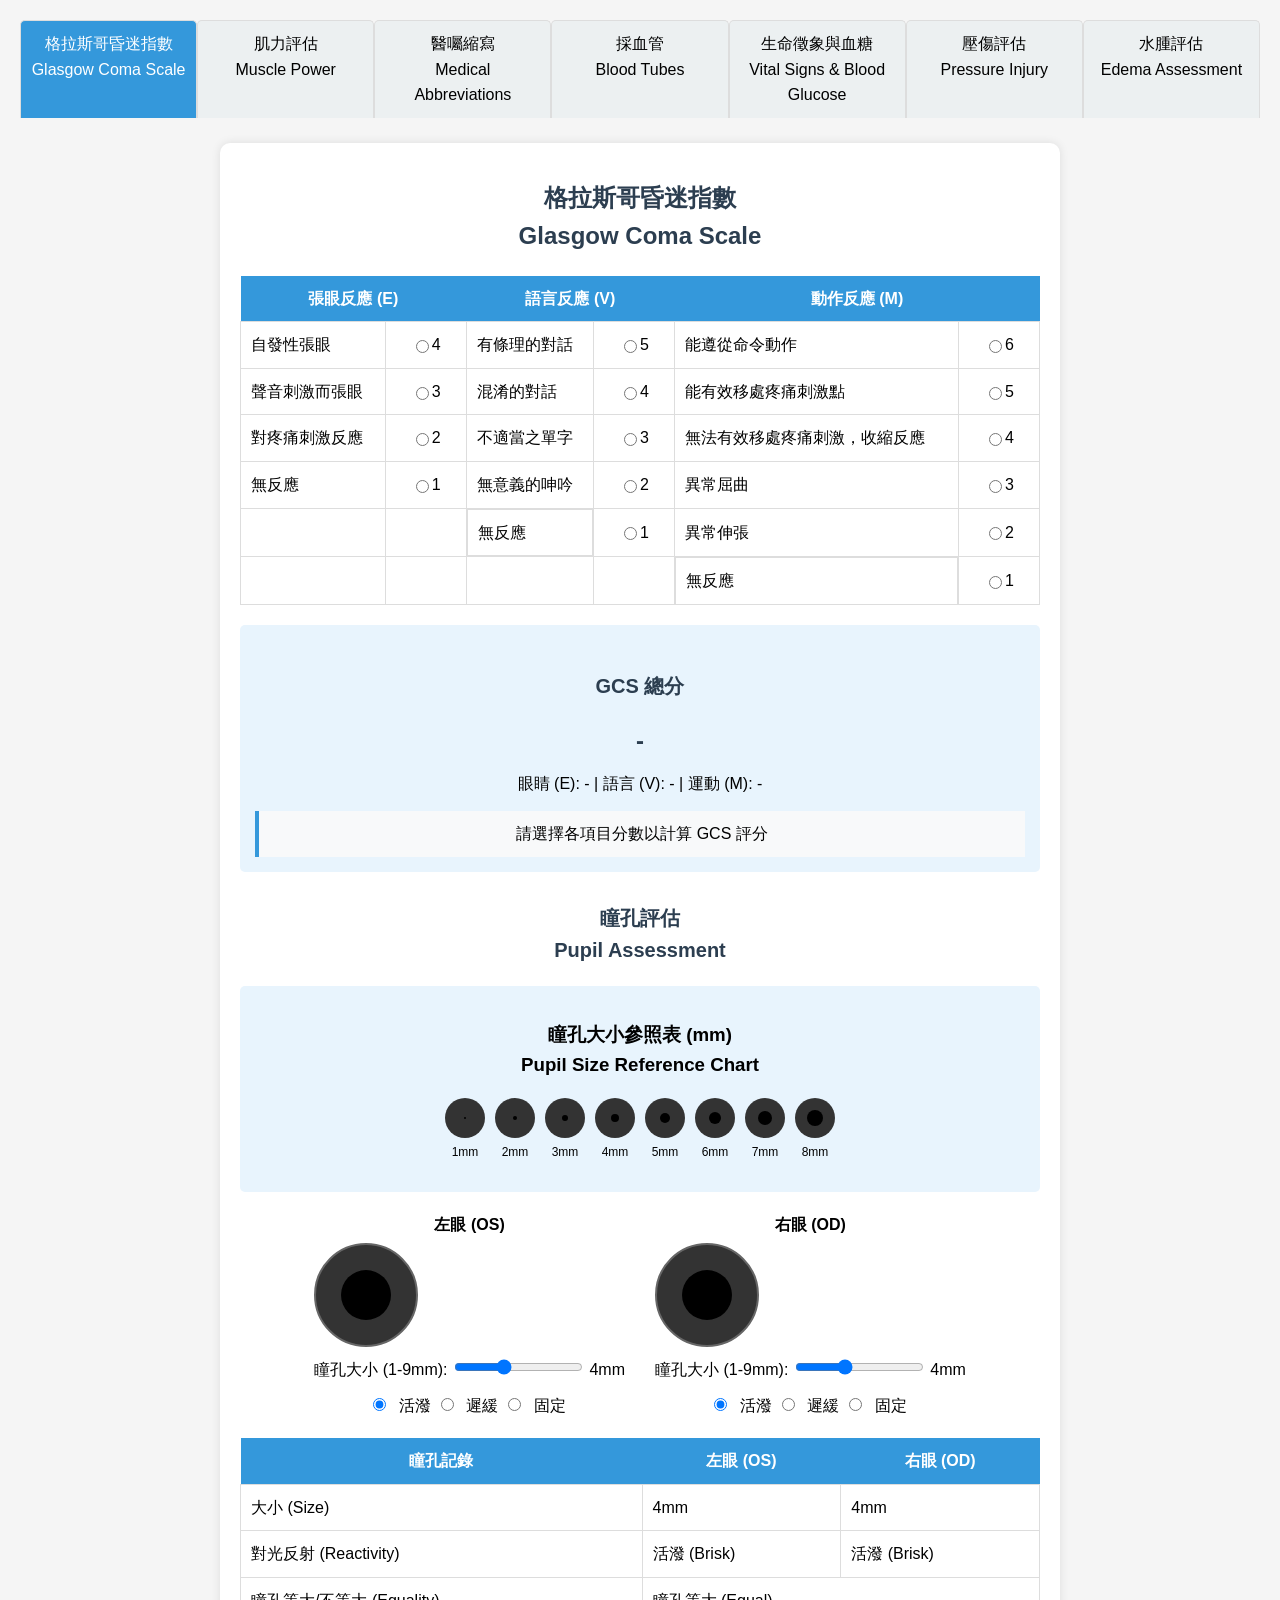
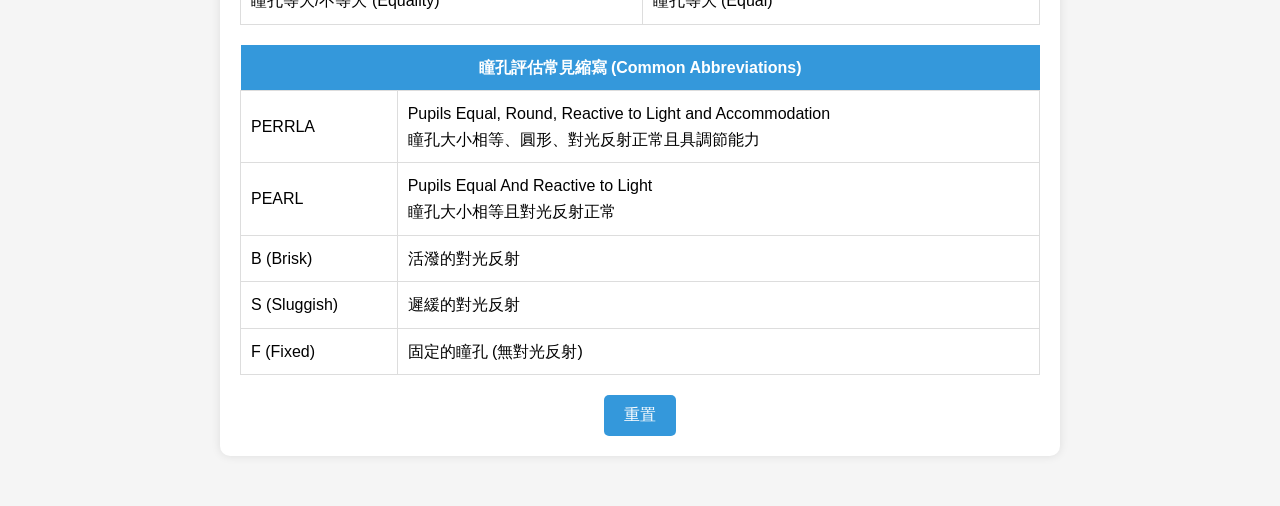
==== clinical-cheatsheet.html @ d0fbf6a6 "檔案上傳" ====
<!DOCTYPE html>
<html lang="en">
<head>
    <meta charset="UTF-8">
    <meta name="viewport" content="width=device-width, initial-scale=1.0">
    <title>Clinical Cheat Sheet</title>
    <style>
        body {
            font-family: Arial, sans-serif;
            line-height: 1.6;
            margin: 0;
            padding: 20px;
            background-color: #f5f5f5;
        }
        .container {
            max-width: 800px;
            margin: 0 auto;
            background-color: white;
            padding: 20px;
            border-radius: 10px;
            box-shadow: 0 0 10px rgba(0,0,0,0.1);
            margin-bottom: 30px;
        }
        h1, h2 {
            text-align: center;
            color: #2c3e50;
            margin-bottom: 20px;
        }
        h1 {
            font-size: 24px;
        }
        h2 {
            font-size: 20px;
            margin-top: 30px;
        }
        .section-divider {
            border-top: 2px solid #ecf0f1;
            margin: 30px 0;
        }
        .subtitle {
            font-size: 14px;
            text-align: center;
            margin-bottom: 20px;
            color: #7f8c8d;
        }
        .gcs-table, .muscle-table, .abbrev-table, .vital-table, .pressure-table, .edema-table, .pupil-table {
            width: 100%;
            border-collapse: collapse;
            margin-bottom: 20px;
        }
        .gcs-table th, .muscle-table th, .abbrev-table th, .vital-table th, .pressure-table th, .edema-table th, .pupil-table th {
            background-color: #3498db;
            color: white;
            padding: 10px;
            text-align: center;
            font-weight: bold;
        }
        .gcs-table td, .muscle-table td, .abbrev-table td, .vital-table td, .pressure-table td, .edema-table td, .pupil-table td {
            padding: 10px;
            border: 1px solid #ddd;
            vertical-align: middle;
        }
        .section-header {
            background-color: #ecf0f1;
            font-weight: bold;
        }
        .radio-container {
            display: flex;
            justify-content: center;
            align-items: center;
        }
        .score {
            text-align: center;
            font-weight: bold;
        }
        .result-section {
            margin-top: 20px;
            padding: 15px;
            background-color: #e8f4fd;
            border-radius: 5px;
            text-align: center;
        }
        .total-score {
            font-size: 24px;
            font-weight: bold;
            color: #2c3e50;
            margin: 10px 0;
        }
        .interpretation {
            margin-top: 15px;
            padding: 10px;
            border-left: 4px solid #3498db;
            background-color: #f8f9fa;
        }
        .selected-row {
            background-color: #d5f5e3;
        }
        .selected-cell {
            background-color: #b8f3d1;
            color: black;
        }
        .btn-reset {
            display: block;
            margin: 20px auto 0;
            padding: 10px 20px;
            background-color: #3498db;
            color: white;
            border: none;
            border-radius: 5px;
            cursor: pointer;
            font-size: 16px;
        }
        .btn-reset:hover {
            background-color: #2980b9;
        }
        .bilingual {
            display: flex;
            justify-content: space-between;
            align-items: center;
        }
        .chinese {
            font-weight: normal;
        }
        .english {
            font-style: italic;
            color: #7f8c8d;
            font-size: 0.9em;
        }
        .score-header {
            width: 60px;
        }
        .abbrev-table td:first-child {
            font-weight: bold;
            width: 20%;
        }
        .tabs {
            display: flex;
            flex-wrap: wrap;
            margin-bottom: 20px;
        }
        .tab {
            flex: 1;
            text-align: center;
            padding: 10px;
            background-color: #ecf0f1;
            cursor: pointer;
            border-radius: 5px 5px 0 0;
            border: 1px solid #ddd;
            border-bottom: none;
            min-width: 120px;
            margin-bottom: 5px;
        }
        .tab.active {
            background-color: #3498db;
            color: white;
        }
        .tab-content {
            display: none;
        }
        .tab-content.active {
            display: block;
        }
        @media (max-width: 600px) {
            .container {
                padding: 10px;
            }
            .gcs-table th, .gcs-table td, .muscle-table th, .muscle-table td, .abbrev-table th, .abbrev-table td, .vital-table th, .vital-table td, .pressure-table th, .pressure-table td, .edema-table th, .edema-table td, .pupil-table th, .pupil-table td {
                padding: 5px;
                font-size: 14px;
            }
            .tabs {
                flex-direction: column;
            }
            .tab {
                flex: none;
                margin-bottom: 2px;
                border-radius: 0;
            }
        }
        .vital-category {
            background-color: #ecf0f1;
            font-weight: bold;
        }
        .normal-value {
            color: #16a085;
            font-weight: bold;
        }
        .abnormal-value {
            color: #c0392b;
            font-weight: bold;
        }
        .stage {
            font-weight: bold;
            text-align: center;
        }
        .stage-1 {
            background-color: #ffe6e6;
        }
        .stage-2 {
            background-color: #ffcccc;
        }
        .stage-3 {
            background-color: #ff9999;
        }
        .stage-4 {
            background-color: #ff6666;
        }
        .stage-u {
            background-color: #cc9966;
        }
        .stage-dti {
            background-color: #9966cc;
            color: white;
        }
        .braden-category {
            background-color: #ecf0f1;
            font-weight: bold;
            text-align: center;
        }
        .braden-score {
            width: 40px;
            text-align: center;
        }
        .braden-header {
            width: 16%;
        }
        
        /* New styles for pupil assessment */
        .pupil-container {
            display: flex;
            justify-content: center;
            gap: 30px;
            margin: 20px 0;
        }
        .pupil {
            width: 100px;
            height: 100px;
            border-radius: 50%;
            background-color: #333;
            border: 2px solid #666;
            position: relative;
            display: flex;
            align-items: center;
            justify-content: center;
            margin-bottom: 10px;
        }
        .pupil-inner {
            background-color: black;
            border-radius: 50%;
            position: absolute;
            top: 50%;
            left: 50%;
            transform: translate(-50%, -50%);
            transition: all 0.3s ease;
        }
        .pupil-controls {
            text-align: center;
            margin-top: 10px;
        }
        .pupil-size-label {
            display: block;
            font-weight: bold;
            margin-bottom: 5px;
        }
        .pupil-side {
            text-align: center;
        }
        .pupil-reactivity {
            display: flex;
            justify-content: center;
            margin-top: 10px;
        }
        .pupil-reactivity label {
            margin: 0 5px;
        }
        
        /* New styles for edema assessment */
        .edema-grade {
            font-weight: bold;
            text-align: center;
        }
        .edema-grade-1 {
            background-color: #e8f8f5;
        }
        .edema-grade-2 {
            background-color: #d1f2eb;
        }
        .edema-grade-3 {
            background-color: #a3e4d7;
        }
        .edema-grade-4 {
            background-color: #76d7c4;
        }
        .edema-image {
            text-align: center;
            margin: 20px 0;
        }
        .edema-circle {
            display: inline-block;
            width: 60px;
            height: 60px;
            border-radius: 50%;
            background-color: #ecf0f1;
            margin: 0 5px;
            position: relative;
            border: 2px solid #bdc3c7;
        }
        .edema-indent {
            position: absolute;
            background-color: rgba(52, 152, 219, 0.4);
            border-radius: 50%;
            top: 50%;
            left: 50%;
            transform: translate(-50%, -50%);
        }
        .edema-grade-1 .edema-indent {
            width: 15px;
            height: 15px;
        }
        .edema-grade-2 .edema-indent {
            width: 25px;
            height: 25px;
        }
        .edema-grade-3 .edema-indent {
            width: 35px;
            height: 35px;
        }
        .edema-grade-4 .edema-indent {
            width: 45px;
            height: 45px;
        }
        
        /* New styles for pupil size chart */
        .pupil-size-chart {
            display: flex;
            justify-content: center;
            flex-wrap: wrap;
            gap: 10px;
            margin: 15px 0;
        }
        .pupil-example {
            display: flex;
            flex-direction: column;
            align-items: center;
        }
        .pupil-circle {
            width: 40px;
            height: 40px;
            border-radius: 50%;
            background-color: #333;
            display: flex;
            align-items: center;
            justify-content: center;
            margin-bottom: 5px;
        }
        .pupil-black {
            background-color: black;
            border-radius: 50%;
        }
        .size-label {
            font-size: 12px;
            text-align: center;
        }
    </style>
</head>
<body>
    <div class="tabs">
        <div class="tab active" onclick="openTab('gcs')">格拉斯哥昏迷指數<br>Glasgow Coma Scale</div>
        <div class="tab" onclick="openTab('muscle')">肌力評估<br>Muscle Power</div>
        <div class="tab" onclick="openTab('abbrev')">醫囑縮寫<br>Medical Abbreviations</div>
        <div class="tab" onclick="openTab('blood')">採血管<br>Blood Tubes</div>
        <div class="tab" onclick="openTab('vital')">生命徵象與血糖<br>Vital Signs & Blood Glucose</div>
        <div class="tab" onclick="openTab('pressure')">壓傷評估<br>Pressure Injury</div>
        <div class="tab" onclick="openTab('edema')">水腫評估<br>Edema Assessment</div>
    </div>

    <div id="gcs" class="tab-content active">
        <div class="container">
            <h1>格拉斯哥昏迷指數 <br> Glasgow Coma Scale</h1>
            
            <table class="gcs-table">
                <thead>
                    <tr>
                        <th colspan="2">張眼反應 (E)</th>
                        <th colspan="2">語言反應 (V)</th>
                        <th colspan="2">動作反應 (M)</th>
                    </tr>
                </thead>
                <tbody>
                    <tr>
                        <td>
                            <span>自發性張眼</span>
                        </td>
                        <td class="score-header">
                            <div class="radio-container">
                                <input type="radio" name="eye" value="4" id="eye4" onchange="updateScore()">
                                <label for="eye4">4</label>
                            </div>
                        </td>
                        <td>
                            <span>有條理的對話</span>
                        </td>
                        <td class="score-header">
                            <div class="radio-container">
                                <input type="radio" name="verbal" value="5" id="verbal5" onchange="updateScore()">
                                <label for="verbal5">5</label>
                            </div>
                        </td>
                        <td>
                            <span>能遵從命令動作</span>
                        </td>
                        <td class="score-header">
                            <div class="radio-container">
                                <input type="radio" name="motor" value="6" id="motor6" onchange="updateScore()">
                                <label for="motor6">6</label>
                            </div>
                        </td>
                    </tr>
                    <tr>
                        <td>
                            <span>聲音刺激而張眼</span>
                        </td>
                        <td>
                            <div class="radio-container">
                                <input type="radio" name="eye" value="3" id="eye3" onchange="updateScore()">
                                <label for="eye3">3</label>
                            </div>
                        </td>
                        <td>
                            <span>混淆的對話</span>
                        </td>
                        <td>
                            <div class="radio-container">
                                <input type="radio" name="verbal" value="4" id="verbal4" onchange="updateScore()">
                                <label for="verbal4">4</label>
                            </div>
                        </td>
                        <td>
                            <span>能有效移處疼痛刺激點</span>
                        </td>
                        <td>
                            <div class="radio-container">
                                <input type="radio" name="motor" value="5" id="motor5" onchange="updateScore()">
                                <label for="motor5">5</label>
                            </div>
                        </td>
                    </tr>
                    <tr>
                        <td>
                            <span>對疼痛刺激反應</span>
                        </td>
                        <td>
                            <div class="radio-container">
                                <input type="radio" name="eye" value="2" id="eye2" onchange="updateScore()">
                                <label for="eye2">2</label>
                            </div>
                        </td>
                        <td>
                            <span>不適當之單字</span>
                        </td>
                        <td>
                            <div class="radio-container">
                                <input type="radio" name="verbal" value="3" id="verbal3" onchange="updateScore()">
                                <label for="verbal3">3</label>
                            </div>
                        </td>
                        <td>
                            <span>無法有效移處疼痛刺激，收縮反應</span>
                        </td>
                        <td>
                            <div class="radio-container">
                                <input type="radio" name="motor" value="4" id="motor4" onchange="updateScore()">
                                <label for="motor4">4</label>
                            </div>
                        </td>
                    </tr>
                    <tr>
                        <td>
                            <span>無反應</span>
                        </td>
                        <td>
                            <div class="radio-container">
                                <input type="radio" name="eye" value="1" id="eye1" onchange="updateScore()">
                                <label for="eye1">1</label>
                            </div>
                        </td>
                        <td>
                            <span>無意義的呻吟</span>
                        </td>
                        <td>
                            <div class="radio-container">
                                <input type="radio" name="verbal" value="2" id="verbal2" onchange="updateScore()">
                                <label for="verbal2">2</label>
                            </div>
                        </td>
                        <td>
                            <span>異常屈曲</span>
                        </td>
                        <td>
                            <div class="radio-container">
                                <input type="radio" name="motor" value="3" id="motor3" onchange="updateScore()">
                                <label for="motor3">3</label>
                            </div>
                        </td>
                    </tr>
                    <tr>
                        <td></td>
                        <td></td>
                        <td class="bilingual">
                            <span class="chinese">無反應</span>
                        </td>
                        <td>
                            <div class="radio-container">
                                <input type="radio" name="verbal" value="1" id="verbal1" onchange="updateScore()">
                                <label for="verbal1">1</label>
                            </div>
                        </td>
                        <td>
                            <span>異常伸張</span>
                        </td>
                        <td>
                            <div class="radio-container">
                                <input type="radio" name="motor" value="2" id="motor2" onchange="updateScore()">
                                <label for="motor2">2</label>
                            </div>
                        </td>
                    </tr>
                    <tr>
                        <td></td>
                        <td></td>
                        <td></td>
                        <td></td>
                        <td class="bilingual">
                            <span class="chinese">無反應</span>
                        </td>
                        <td>
                            <div class="radio-container">
                                <input type="radio" name="motor" value="1" id="motor1" onchange="updateScore()">
                                <label for="motor1">1</label>
                            </div>
                        </td>
                    </tr>
                </tbody>
            </table>
            
            <div class="result-section">
                <h2>GCS 總分</h2>
                <div class="total-score" id="totalScore">-</div>
                <div class="score-breakdown">
                    <span>眼睛 (E): <span id="eyeScore">-</span></span> | 
                    <span>語言 (V): <span id="verbalScore">-</span></span> | 
                    <span>運動 (M): <span id="motorScore">-</span></span>
                </div>
                <div class="interpretation" id="interpretation">
                    請選擇各項目分數以計算 GCS 評分
                </div>
            </div>
            
            <!-- New Pupil Size Assessment Section -->
            <h2>瞳孔評估 <br> Pupil Assessment</h2>
            
            <!-- Pupil Size Reference Chart -->
            <div class="result-section">
                <h3>瞳孔大小參照表 (mm) <br> Pupil Size Reference Chart</h3>
                <div class="pupil-size-chart">
                    <div class="pupil-example">
                        <div class="pupil-circle">
                            <div class="pupil-black" style="width: 2px; height: 2px;"></div>
                        </div>
                        <div class="size-label">1mm</div>
                    </div>
                    <div class="pupil-example">
                        <div class="pupil-circle">
                            <div class="pupil-black" style="width: 4px; height: 4px;"></div>
                        </div>
                        <div class="size-label">2mm</div>
                    </div>
                    <div class="pupil-example">
                        <div class="pupil-circle">
                            <div class="pupil-black" style="width: 6px; height: 6px;"></div>
                        </div>
                        <div class="size-label">3mm</div>
                    </div>
                    <div class="pupil-example">
                        <div class="pupil-circle">
                            <div class="pupil-black" style="width: 8px; height: 8px;"></div>
                        </div>
                        <div class="size-label">4mm</div>
                    </div>
                    <div class="pupil-example">
                        <div class="pupil-circle">
                            <div class="pupil-black" style="width: 10px; height: 10px;"></div>
                        </div>
                        <div class="size-label">5mm</div>
                    </div>
                    <div class="pupil-example">
                        <div class="pupil-circle">
                            <div class="pupil-black" style="width: 12px; height: 12px;"></div>
                        </div>
                        <div class="size-label">6mm</div>
                    </div>
                    <div class="pupil-example">
                        <div class="pupil-circle">
                            <div class="pupil-black" style="width: 14px; height: 14px;"></div>
                        </div>
                        <div class="size-label">7mm</div>
                    </div>
                    <div class="pupil-example">
                        <div class="pupil-circle">
                            <div class="pupil-black" style="width: 16px; height: 16px;"></div>
                        </div>
                        <div class="size-label">8mm</div>
                    </div>
                </div>
            </div>
            
            <!-- Interactive Pupil Assessment Tool -->
            <div class="pupil-container">
                <div class="pupil-side">
                    <label class="pupil-size-label">左眼 (OS)</label>
                    <div class="pupil" id="leftPupil">
                        <div class="pupil-inner" id="leftPupilInner" style="width: 40%; height: 40%;"></div>
                    </div>
                    <div class="pupil-controls">
                        <label for="leftPupilSize">瞳孔大小 (1-9mm):</label>
                        <input type="range" id="leftPupilSize" min="1" max="9" value="4" oninput="updatePupilSize('left', this.value)">
                        <span id="leftSizeValue">4mm</span>
                    </div>
                    <div class="pupil-reactivity">
                        <div>
                            <input type="radio" id="leftBrisk" name="leftReactivity" value="brisk" checked>
                            <label for="leftBrisk">活潑</label>
                        </div>
                        <div>
                            <input type="radio" id="leftSlug" name="leftReactivity" value="sluggish">
                            <label for="leftSlug">遲緩</label>
                        </div>
                        <div>
                            <input type="radio" id="leftFixed" name="leftReactivity" value="fixed">
                            <label for="leftFixed">固定</label>
                        </div>
                    </div>
                </div>

                <div class="pupil-side">
                    <label class="pupil-size-label">右眼 (OD)</label>
                    <div class="pupil" id="rightPupil">
                        <div class="pupil-inner" id="rightPupilInner" style="width: 40%; height: 40%;"></div>
                    </div>
                    <div class="pupil-controls">
                        <label for="rightPupilSize">瞳孔大小 (1-9mm):</label>
                        <input type="range" id="rightPupilSize" min="1" max="9" value="4" oninput="updatePupilSize('right', this.value)">
                        <span id="rightSizeValue">4mm</span>
                    </div>
                    <div class="pupil-reactivity">
                        <div>
                            <input type="radio" id="rightBrisk" name="rightReactivity" value="brisk" checked>
                            <label for="rightBrisk">活潑</label>
                        </div>
                        <div>
                            <input type="radio" id="rightSlug" name="rightReactivity" value="sluggish">
                            <label for="rightSlug">遲緩</label>
                        </div>
                        <div>
                            <input type="radio" id="rightFixed" name="rightReactivity" value="fixed">
                            <label for="rightFixed">固定</label>
                        </div>
                    </div>
                </div>
            </div>
            
            <!-- Pupil Assessment Recording Table -->
            <table class="pupil-table">
                <thead>
                    <tr>
                        <th>瞳孔記錄</th>
                        <th>左眼 (OS)</th>
                        <th>右眼 (OD)</th>
                    </tr>
                </thead>
                <tbody>
                    <tr>
                        <td>大小 (Size)</td>
                        <td id="recordLeftSize">4mm</td>
                        <td id="recordRightSize">4mm</td>
                    </tr>
                    <tr>
                        <td>對光反射 (Reactivity)</td>
                        <td id="recordLeftReactivity">活潑 (Brisk)</td>
                        <td id="recordRightReactivity">活潑 (Brisk)</td>
                    </tr>
                    <tr>
                        <td>瞳孔等大/不等大 (Equality)</td>
                        <td colspan="2" id="pupilEquality">瞳孔等大 (Equal)</td>
                    </tr>
                </tbody>
            </table>
            
            <table class="pupil-table">
                <thead>
                    <tr>
                        <th colspan="2">瞳孔評估常見縮寫 (Common Abbreviations)</th>
                    </tr>
                </thead>
                <tbody>
                    <tr>
                        <td>PERRLA</td>
                        <td>Pupils Equal, Round, Reactive to Light and Accommodation <br> 瞳孔大小相等、圓形、對光反射正常且具調節能力</td>
                    </tr>
                    <tr>
                        <td>PEARL</td>
                        <td>Pupils Equal And Reactive to Light <br> 瞳孔大小相等且對光反射正常</td>
                    </tr>
                    <tr>
                        <td>B (Brisk)</td>
                        <td>活潑的對光反射</td>
                    </tr>
                    <tr>
                        <td>S (Sluggish)</td>
                        <td>遲緩的對光反射</td>
                    </tr>
                    <tr>
                        <td>F (Fixed)</td>
                        <td>固定的瞳孔 (無對光反射)</td>
                    </tr>
                </tbody>
            </table>
            
            <button class="btn-reset" onclick="resetGCS(); resetPupils();">重置</button>
        </div>
    </div>

    <div id="muscle" class="tab-content">
        <div class="container">
            <h1>肌力評估 <br> Muscle Power Assessment</h1>
            
            <table class="muscle-table">
                <thead>
                    <tr>
                        <th>分級 <br> Grade</th>
                        <th>定義 <br> Definition</th>
                        <th>說明 <br> Description</th>
                    </tr>
                </thead>
                <tbody>
                    <tr>
                        <td class="score">5/5</td>
                        <td>正常肌力 <br> Normal Power</td>
                        <td>能對抗檢查者的阻力做完整範圍的運動 <br> Full movement against gravity and full resistance</td>
                    </tr>
                    <tr>
                        <td class="score">4/5</td>
                        <td>中度肌力 <br> Moderate Power</td>
                        <td>能對抗部分阻力做完整範圍的運動 <br> Full movement against gravity and moderate resistance</td>
                    </tr>
                    <tr>
                        <td class="score">3/5</td>
                        <td>輕度肌力 <br> Fair Power</td>
                        <td>能對抗地心引力做完整範圍的運動，但無法對抗阻力 <br> Full movement against gravity but no resistance</td>
                    </tr>
                    <tr>
                        <td class="score">2/5</td>
                        <td>微弱肌力 <br> Poor Power</td>
                        <td>能在排除重力影響的情況下做完整範圍的運動 <br> Full movement with gravity eliminated</td>
                    </tr>
                    <tr>
                        <td class="score">1/5</td>
                        <td>痕跡肌力 <br> Trace Power</td>
                        <td>可見或觸及肌肉收縮，但無法產生運動 <br> Visible or palpable muscle contraction but no movement</td>
                    </tr>
                    <tr>
                        <td class="score">0/5</td>
                        <td>完全癱瘓 <br> No Power</td>
                        <td>完全無肌肉收縮 <br> No muscle contraction</td>
                    </tr>
                </tbody>
            </table>

            <div class="result-section">
                <h2>肌力評估表 <br> Muscle Power Assessment Chart</h2>
                <table class="muscle-table">
                    <thead>
                        <tr>
                            <th>肢體 <br> Limb</th>
                            <th>右側 <br> Right</th>
                            <th>左側 <br> Left</th>
                        </tr>
                    </thead>
                    <tbody>
                        <tr>
                            <td>上肢近端 <br> Proximal Upper Limb</td>
                            <td>
                                <select id="r-upper-prox" class="power-select">
                                    <option value="">選擇</option>
                                    <option value="5">5/5</option>
                                    <option value="4">4/5</option>
                                    <option value="3">3/5</option>
                                    <option value="2">2/5</option>
                                    <option value="1">1/5</option>
                                    <option value="0">0/5</option>
                                </select>
                            </td>
                            <td>
                                <select id="l-upper-prox" class="power-select">
                                    <option value="">選擇</option>
                                    <option value="5">5/5</option>
                                    <option value="4">4/5</option>
                                    <option value="3">3/5</option>
                                    <option value="2">2/5</option>
                                    <option value="1">1/5</option>
                                    <option value="0">0/5</option>
                                </select>
                            </td>
                        </tr>
                        <tr>
                            <td>上肢遠端 <br> Distal Upper Limb</td>
                            <td>
                                <select id="r-upper-dist" class="power-select">
                                    <option value="">選擇</option>
                                    <option value="5">5/5</option>
                                    <option value="4">4/5</option>
                                    <option value="3">3/5</option>
                                    <option value="2">2/5</option>
                                    <option value="1">1/5</option>
                                    <option value="0">0/5</option>
                                </select>
                            </td>
                            <td>
                                <select id="l-upper-dist" class="power-select">
                                    <option value="">選擇</option>
                                    <option value="5">5/5</option>
                                    <option value="4">4/5</option>
                                    <option value="3">3/5</option>
                                    <option value="2">2/5</option>
                                    <option value="1">1/5</option>
                                    <option value="0">0/5</option>
                                </select>
                            </td>
                        </tr>
                        <tr>
                            <td>下肢近端 <br> Proximal Lower Limb</td>
                            <td>
                                <select id="r-lower-prox" class="power-select">
                                    <option value="">選擇</option>
                                    <option value="5">5/5</option>
                                    <option value="4">4/5</option>
                                    <option value="3">3/5</option>
                                    <option value="2">2/5</option>
                                    <option value="1">1/5</option>
                                    <option value="0">0/5</option>
                                </select>
                            </td>
                            <td>
                                <select id="l-lower-prox" class="power-select">
                                    <option value="">選擇</option>
                                    <option value="5">5/5</option>
                                    <option value="4">4/5</option>
                                    <option value="3">3/5</option>
                                    <option value="2">2/5</option>
                                    <option value="1">1/5</option>
                                    <option value="0">0/5</option>
                                </select>
                            </td>
                        </tr>
                        <tr>
                            <td>下肢遠端 <br> Distal Lower Limb</td>
                            <td>
                                <select id="r-lower-dist" class="power-select">
                                    <option value="">選擇</option>
                                    <option value="5">5/5</option>
                                    <option value="4">4/5</option>
                                    <option value="3">3/5</option>
                                    <option value="2">2/5</option>
                                    <option value="1">1/5</option>
                                    <option value="0">0/5</option>
                                </select>
                            </td>
                            <td>
                                <select id="l-lower-dist" class="power-select">
                                    <option value="">選擇</option>
                                    <option value="5">5/5</option>
                                    <option value="4">4/5</option>
                                    <option value="3">3/5</option>
                                    <option value="2">2/5</option>
                                    <option value="1">1/5</option>
                                    <option value="0">0/5</option>
                                </select>
                            </td>
                        </tr>
                    </tbody>
                </table>
            </div>
            
            <button class="btn-reset" onclick="resetMuscle()">重置</button>
        </div>
    </div>

    <div id="abbrev" class="tab-content">
        <div class="container">
            <h1>醫囑縮寫 <br> Medical Abbreviations</h1>
            
            <table class="abbrev-table">
                <thead>
                    <tr>
                        <th>縮寫 <br> Abbreviation</th>
                        <th>英文全名 <br> Full Term</th>
                        <th>中文意義 <br> Chinese Meaning</th>
                    </tr>
                </thead>
                <tbody>
                    <tr>
                        <td>bid</td>
                        <td>bis in die</td>
                        <td>一天兩次</td>
                    </tr>
                    <tr>
                        <td>tid</td>
                        <td>ter in die</td>
                        <td>一天三次</td>
                    </tr>
                    <tr>
                        <td>qid</td>
                        <td>quater in die</td>
                        <td>一天四次</td>
                    </tr>
                    <tr>
                        <td>qd</td>
                        <td>quaque die</td>
                        <td>每天一次</td>
                    </tr>
                    <tr>
                        <td>qod</td>
                        <td>quaque altera die</td>
                        <td>每隔一天</td>
                    </tr>
                    <tr>
                        <td>ac</td>
                        <td>ante cibum</td>
                        <td>飯前</td>
                    </tr>
                    <tr>
                        <td>pc</td>
                        <td>post cibum</td>
                        <td>飯後</td>
                    </tr>
                    <tr>
                        <td>hs</td>
                        <td>hora somni</td>
                        <td>睡前</td>
                    </tr>
                    <tr>
                        <td>q4h</td>
                        <td>quaque 4 hora</td>
                        <td>每4小時</td>
                    </tr>
                    <tr>
                        <td>q6h</td>
                        <td>quaque 6 hora</td>
                        <td>每6小時</td>
                    </tr>
                    <tr>
                        <td>prn</td>
                        <td>pro re nata</td>
                        <td>需要時使用</td>
                    </tr>
                    <tr>
                        <td>stat</td>
                        <td>statim</td>
                        <td>立即</td>
                    </tr>
                    <tr>
                        <td>PO</td>
                        <td>per os</td>
                        <td>口服</td>
                    </tr>
                    <tr>
                        <td>IV</td>
                        <td>intravenous</td>
                        <td>靜脈注射</td>
                    </tr>
                    <tr>
                        <td>IM</td>
                        <td>intramuscular</td>
                        <td>肌肉注射</td>
                    </tr>
                    <tr>
                        <td>SC/SQ</td>
                        <td>subcutaneous</td>
                        <td>皮下注射</td>
                    </tr>
                    <tr>
                        <td>OU</td>
                        <td>oculus uterque</td>
                        <td>雙眼</td>
                    </tr>
                    <tr>
                        <td>OS</td>
                        <td>oculus sinister</td>
                        <td>左眼</td>
                    </tr>
                    <tr>
                        <td>OD</td>
                        <td>oculus dexter</td>
                        <td>右眼</td>
                    </tr>
                    <tr>
                        <td>NPO</td>
                        <td>nil per os</td>
                        <td>禁食</td>
                    </tr>
                    <tr>
                        <td>c</td>
                        <td>cum</td>
                        <td>伴隨</td>
                    </tr>
                    <tr>
                        <td>s</td>
                        <td>sine</td>
                        <td>不伴隨</td>
                    </tr>
                    <tr>
                        <td>a.c.</td>
                        <td>ante cibum</td>
                        <td>餐前</td>
                    </tr>
                    <tr>
                        <td>p.c.</td>
                        <td>post cibum</td>
                        <td>餐後</td>
                    </tr>
                </tbody>
            </table>
        </div>
    </div>
    
    <!-- Blood Tubes tab -->
    <div id="blood" class="tab-content">
        <div class="container">
            <h1>採血管與IC顏色 <br> Blood Collection Tubes and IC Color</h1>
            
            <div style="overflow-x: auto;">
                <table class="abbrev-table">
                    <thead>
                        <tr>
                            <th style="min-width: 20px;">採血順序</th>
                            <th style="min-width: 100px;">種類</th>
                            <th style="min-width: 140px;">頭蓋顏色</th>
                            <th style="min-width: 140px;">添加劑成分</th>
                        </tr>
                    </thead>
                    <tbody>
                        <tr>
                            <td rowspan="1">1.</td>
                            <td>血液培養</td>
                            <td style="background-color: #f5f5f5;">使用蝴蝶針嘴氧瓶先深厭氧瓶</td>
                            <td>N/A</td>
                        </tr>
                        <tr>
                            <td rowspan="1">2.</td>
                            <td>凝血管</td>
                            <td style="background-color: #f0f0f0;">透明</td>
                            <td>Non additive</td>
                        </tr>
                        <tr>
                            <td rowspan="2">3.</td>
                            <td>血液凝固</td>
                            <td style="background-color: #add8e6;">淺藍色</td>
                            <td>Buffered 3.2% sodium citrate</td>
                        </tr>
                        <tr>
                            <td>紅血球沉降速率<br>ESR</td>
                            <td style="background-color: #000000; color: white;">黑色(ESR)</td>
                            <td>Buffered citrate</td>
                        </tr>
                        <tr>
                            <td rowspan="3">4.</td>
                            <td>生化血清</td>
                            <td style="background-color: #ff0000; color: white;">紅色</td>
                            <td>Silicone Coated</td>
                        </tr>
                        <tr>
                            <td>血清/血庫</td>
                            <td style="background-color: #daa520;">黃色</td>
                            <td>Clot activator and gel</td>
                        </tr>
                        <tr>
                            <td>微量元素</td>
                            <td style="background-color: #191970; color: white;">深藍色紅標</td>
                            <td>Silicone Coated</td>
                        </tr>
                        <tr>
                            <td rowspan="2">5.</td>
                            <td>生化血漿&特殊</td>
                            <td style="background-color: #008000; color: white;">綠色</td>
                            <td>Heparin</td>
                        </tr>
                        <tr>
                            <td>血氣<br>Gas</td>
                            <td style="background-color: #90ee90;">淺綠色</td>
                            <td>Heparin and gel</td>
                        </tr>
                        <tr>
                            <td rowspan="3">6.</td>
                            <td>血液學及血庫</td>
                            <td style="background-color: #e6e6fa;">紫色</td>
                            <td>K₂EDTA</td>
                        </tr>
                        <tr>
                            <td>微量元素</td>
                            <td style="background-color: #191970; color: white;">深藍色紫標</td>
                            <td>K₂EDTA</td>
                        </tr>
                        <tr>
                            <td>分生(血漿)</td>
                            <td style="background-color: #ffffff;">白色</td>
                            <td>K₂EDTA and gel</td>
                        </tr>
                        <tr>
                            <td rowspan="1">7.</td>
                            <td>血糖</td>
                            <td style="background-color: #808080; color: white;">灰色</td>
                            <td>NaF / K Oxalate<br>NaF / Na EDTA</td>
                        </tr>
                        <tr>
                            <td rowspan="1">8.</td>
                            <td>親子鑑定</td>
                            <td style="background-color: #ffffe0;">淡黃色</td>
                            <td>Acid Citrate Dextrose</td>
                        </tr>
                    </tbody>
                </table>
            </div>
            
            <div style="margin-top: 20px; text-align: center; font-size: 12px;">
                Based on CLSI GP41 7th; CAP An introduction to phlebotomy 2017
            </div>
            
            <!-- IV Catheter Gauge Table -->
            <h2 style="margin-top: 30px;">靜脈導管尺寸與顏色對照表 <br> IV Catheter Gauge & Color Code</h2>
            
            <div style="overflow-x: auto;">
                <table class="abbrev-table">
                    <thead>
                        <tr>
                            <th>尺寸 <br> Gauge</th>
                            <th>顏色代碼</th>
                            <th>常見用途</th>
                        </tr>
                    </thead>
                    <tbody>
                        <tr>
                            <td style="font-weight: bold; text-align: center;">14G</td>
                            <td style="background-color: #FFA500; color: black; text-align: center;">橙色</td>
                            <td>大量輸液、輸血、創傷急救</td>
                        </tr>
                        <tr>
                            <td style="font-weight: bold; text-align: center;">16G</td>
                            <td style="background-color: #808080; color: white; text-align: center;">灰色</td>
                            <td>快速輸液、手術、重症治療</td>
                        </tr>
                        <tr>
                            <td style="font-weight: bold; text-align: center;">18G</td>
                            <td style="background-color: #90EE90; color: black; text-align: center;">綠色</td>
                            <td>一般輸液、輸血、採血</td>
                        </tr>
                        <tr>
                            <td style="font-weight: bold; text-align: center;">20G</td>
                            <td style="background-color: #FFC0CB; color: black; text-align: center;">粉紅色</td>
                            <td>一般輸液、日常用途</td>
                        </tr>
                        <tr>
                            <td style="font-weight: bold; text-align: center;">22G</td>
                            <td style="background-color: #1E90FF; color: white; text-align: center;">藍色</td>
                            <td>老年人、兒童、細小血管</td>
                        </tr>
                        <tr>
                            <td style="font-weight: bold; text-align: center;">24G</td>
                            <td style="background-color: #FFFF00; color: black; text-align: center;">黃色</td>
                            <td>兒童、新生兒、脆弱血管</td>
                        </tr>
                        <tr>
                            <td style="font-weight: bold; text-align: center;">26G</td>
                            <td style="background-color: #EE82EE; color: black; text-align: center;">紫色</td>
                            <td>新生兒、早產兒、極細小血管</td>
                        </tr>
                    </tbody>
                </table>
            </div>
            
            <div style="margin-top: 20px; text-align: center; font-size: 12px;">
                注意：顏色代碼可能因製造商而略有不同
            </div>
        </div>
    </div>

    <div id="vital" class="tab-content">
        <div class="container">
            <h1>生命徵象與血糖正常值 <br> Vital Signs & Blood Glucose Normal Values</h1>
            
            <table class="vital-table">
                <thead>
                    <tr>
                        <th>項目</th>
                        <th>正常範圍</th>
                        <th>備註</th>
                    </tr>
                </thead>
                <tbody>
                    <tr class="vital-category">
                        <td colspan="3">成人生命徵象 Adult Vital Signs</td>
                    </tr>
                    <tr>
                        <td>心率</td>
                        <td class="normal-value">60-100 次/分鐘</td>
                        <td>運動員可能低於60</td>
                    </tr>
                    <tr>
                        <td>呼吸速率</td>
                        <td class="normal-value">12-20 次/分鐘</td>
                        <td>深且規律</td>
                    </tr>
                    <tr>
                        <td>血壓</td>
                        <td class="normal-value">
                            收縮壓：90-120 mmHg<br>
                            舒張壓：60-80 mmHg
                        </td>
                        <td>
                            正常: &lt;120/80 mmHg<br>Normal: &lt;120/80 mmHg<br>
                            高血壓前期: 120-139/80-89 mmHg<br>
                            高血壓: ≥140/90 mmHg
                        </td>
                    </tr>
                    <tr>
                        <td>體溫</td>
                        <td class="normal-value">
                            口腔: 36.5-37.5°C<br>
                            腋下: 36.0-37.0°C<br>
                            肛門: 37.0-38.0°C
                        </td>
                        <td>
                            低體溫: &lt;35.0°C<br>
                            發燒: &gt;38.0°C
                        </td>
                    </tr>
                    <tr>
                        <td>血氧飽和度<br> (SpO₂)</td>
                        <td class="normal-value">95-100%</td>
                        <td>
                            低氧: &lt;94%<br>
                            嚴重低氧: &lt;90%
                        </td>
                    </tr>
                    <tr class="vital-category">
                        <td colspan="3">兒童生命徵象 Pediatric Vital Signs</td>
                    </tr>
                    <tr>
                        <td>新生兒心率</td>
                        <td class="normal-value">120-160 次/分鐘<br></td>
                        <td rowspan="3">
                            隨年齡增長心率逐漸下降
                        </td>
                    </tr>
                    <tr>
                        <td>嬰兒心率 (1-12月)</td>
                        <td class="normal-value">80-140 次/分鐘
                    </tr>
                    <tr>
                        <td>兒童心率 (1-10歲)</td>
                        <td class="normal-value">70-120 次/分鐘</td>
                    </tr>
                    <tr>
                        <td>新生兒呼吸速率</td>
                        <td class="normal-value">30-60 次/分鐘</td>
                        <td rowspan="3">
                            隨年齡增長呼吸速率逐漸下降
                        </td>
                    </tr>
                    <tr>
                        <td>嬰兒呼吸速率</td>
                        <td class="normal-value">20-40 次/分鐘</td>
                    </tr>
                    <tr>
                        <td>兒童呼吸速率</td>
                        <td class="normal-value">15-30 次/分鐘</td>
                    </tr>
                    <tr class="vital-category">
                        <td colspan="3">血糖值</td>
                    </tr>
                    <tr>
                        <td>空腹血糖</td>
                        <td class="normal-value">
                            70-99 mg/dL<br>
                            (3.9-5.5 mmol/L)
                        </td>
                        <td rowspan="4">
                            <strong>非糖尿病患者:</strong><br>
                            <span class="normal-value">正常: &lt;100 mg/dL (5.6 mmol/L)</span><br>
                            <span class="abnormal-value">糖尿病前期: 100-125 mg/dL (5.6-6.9 mmol/L)</span><br>
                            <span class="abnormal-value">糖尿病: ≥126 mg/dL (7.0 mmol/L)</span><br><br>
                            
                            <strong>糖尿病患者目標:</strong><br>
                            空腹及餐前: 80-130 mg/dL (4.4-7.2 mmol/L)<br>
                            餐後兩小時: &lt;180 mg/dL (10.0 mmol/L)
                        </td>
                    </tr>
                    <tr>
                        <td>餐前血糖</td>
                        <td class="normal-value">
                            70-130 mg/dL<br>
                            (3.9-7.2 mmol/L)
                        </td>
                    </tr>
                    <tr>
                        <td>餐後兩小時血糖</td>
                        <td class="normal-value">
                            &lt;140 mg/dL<br>
                            (&lt;7.8 mmol/L)
                        </td>
                    </tr>
                    <tr>
                        <td>糖化血色素</td>
                        <td>
                            <span class="normal-value">正常: &lt;5.7%</span><br>
                            <span class="abnormal-value">糖尿病前期: 5.7-6.4%</span><br>
                            <span class="abnormal-value">糖尿病: ≥6.5%</span>
                        </td>
                    </tr>
                </tbody>
            </table>
        </div>
    </div>

    <!-- Pressure Injury tab -->
    <div id="pressure" class="tab-content">
        <div class="container">
            <h1>壓傷評估表 <br> Pressure Injury Assessment</h1>
            
            <!-- Pressure Injury Staging -->
            <h2>壓傷分級</h2>
            <table class="pressure-table">
                <thead>
                    <tr>
                        <th>分級</th>
                        <th>定義</th>
                        <th>臨床表現</th>
                    </tr>
                </thead>
                <tbody>
                    <tr class="stage-1">
                        <td class="stage">第一級</td>
                        <td>完整皮膚有非可壓白性紅斑</td>
                        <td>
                            <ul>
                                <li>皮膚完整但有局部發紅</li>
                                <li>用手指按壓不會變白</li>
                                <li>深色皮膚可能出現持續性紅色、藍色或紫色</li>
                            </ul>
                        </td>
                    </tr>
                    <tr class="stage-2">
                        <td class="stage">第二級</td>
                        <td>部分皮膚缺損</td>
                        <td>
                            <ul>
                                <li>表皮及/或真皮的部分缺損</li>
                                <li>傷口呈淺潰瘍，粉紅色或紅色的傷口底部</li>
                                <li>可能出現水泡（完整或破裂）</li>
                                <li>不包括皮膚撕裂、膠帶損傷、失禁性皮膚炎或浸潤</li>
                            </ul>
                        </td>
                    </tr>
                    <tr class="stage-3">
                        <td class="stage">第三級</td>
                        <td>全層皮膚缺損</td>
                        <td>
                            <ul>
                                <li>全層皮膚缺損（表皮和真皮）</li>
                                <li>可見皮下脂肪組織，但不見筋膜、肌肉、肌腱、骨骼或關節</li>
                                <li>可能有壞死組織或隧道形成</li>
                                <li>深度因解剖位置而異，鼻樑、耳朵、枕部和踝部沒有皮下組織，可能很淺</li>
                            </ul>
                        </td>
                    </tr>
                    <tr class="stage-4">
                        <td class="stage">第四級</td>
                        <td>全層組織缺損</td>
                        <td>
                            <ul>
                                <li>全層組織缺損，暴露筋膜、肌肉、肌腱、骨骼或關節</li>
                                <li>常見壞死組織或痂皮</li>
                                <li>常有隧道或竇道形成</li>
                                <li>深度因解剖位置而異</li>
                            </ul>
                        </td>
                    </tr>
                    <tr class="stage-u">
                        <td class="stage">無法分級</td>
                        <td>深度不明的全層組織缺損</td>
                        <td>
                            <ul>
                                <li>傷口基底被痂皮或壞死組織覆蓋</li>
                                <li>黃色、棕色、灰色、綠色或褐色的壞死組織</li>
                                <li>必須移除壞死組織才能確定分級</li>
                                <li>穩定的痂皮（乾燥、完整無發炎）在腳跟或缺血性肢體不應移除</li>
                            </ul>
                        </td>
                    </tr>
                    <tr class="stage-dti">
                        <td class="stage">深層組織損傷</td>
                        <td>深層組織壓力損傷</td>
                        <td>
                            <ul>
                                <li>皮膚完整或非完整</li>
                                <li>局部呈現深紅色、褐色或紫色區域</li>
                                <li>可能出現血泡</li>
                                <li>周圍組織可能比周邊更痛、堅硬、糊狀、濕潤或熱</li>
                                <li>可能難以在深色皮膚上檢測</li>
                                <li>可能迅速惡化，即使採取最佳治療措施</li>
                            </ul>
                        </td>
                    </tr>
                </tbody>
            </table>
            
            <!-- Braden Scale -->
            <h2 style="margin-top: 30px;">布拉登量表 <br> Braden Scale for Predicting Pressure Sore Risk</h2>
            <table class="pressure-table">
                <thead>
                    <tr>
                        <th class="braden-header">評估項目</th>
                        <th class="braden-score">1分</th>
                        <th class="braden-score">2分</th>
                        <th class="braden-score">3分</th>
                        <th class="braden-score">4分</th>
                    </tr>
                </thead>
                <tbody>
                    <tr>
                        <td class="braden-category">感覺知覺</td>
                        <td>完全喪失</td>
                        <td>高度受限</td>
                        <td>輕度受限</td>
                        <td>無受損</td>
                    </tr>
                    <tr>
                        <td class="braden-category">潮濕</td>
                        <td>持續潮濕</td>
                        <td>經常潮濕</td>
                        <td>偶爾潮濕</td>
                        <td>很少潮濕</td>
                    </tr>
                    <tr>
                        <td class="braden-category">活動</td>
                        <td>臥床</td>
                        <td>只能坐</td>
                        <td>偶爾走動</td>
                        <td>經常走動</td>
                    </tr>
                    <tr>
                        <td class="braden-category">活動能力</td>
                        <td>完全不能動</td>
                        <td>極度受限</td>
                        <td>輕度受限</td>
                        <td>無受限</td>
                    </tr>
                    <tr>
                        <td class="braden-category">營養</td>
                        <td>非常差</td>
                        <td>可能不足</td>
                        <td>足夠</td>
                        <td>優良</td>
                    </tr>
                    <tr>
                        <td class="braden-category">摩擦和剪力</td>
                        <td>有問題</td>
                        <td>潛在問題</td>
                        <td>無明顯問題</td>
                        <td>-</td>
                    </tr>
                </tbody>
            </table>
            
            <div class="result-section">
                <h2>布拉登量表評分解釋 <br> Braden Scale Score Interpretation</h2>
                <table class="pressure-table">
                    <thead>
                        <tr>
                            <th>總分</th>
                            <th>風險程度</th>
                            <th>建議干預措施</th>
                        </tr>
                    </thead>
                    <tbody>
                        <tr>
                            <td class="score">≤ 9</td>
                            <td>極高風險</td>
                            <td>需要全面的預防措施、頻繁重新定位、特殊支持表面</td>
                        </tr>
                        <tr>
                            <td class="score">10-12</td>
                            <td>高風險</td>
                            <td>需要頻繁重新定位、壓力重新分配表面、營養評估</td>
                        </tr>
                        <tr>
                            <td class="score">13-14</td>
                            <td>中等風險</td>
                            <td>定期重新定位、壓力重新分配表面、保持皮膚清潔和乾燥</td>
                        </tr>
                        <tr>
                            <td class="score">15-18</td>
                            <td>輕度風險</td>
                            <td>標準預防措施、定期皮膚評估、鼓勵活動</td>
                        </tr>
                        <tr>
                            <td class="score">19-23</td>
                            <td>無風險</td>
                            <td>標準護理、保持良好的皮膚衛生</td>
                        </tr>
                    </tbody>
                </table>
                <p style="text-align: left; margin-top: 10px;">
                    <strong>計算方法：</strong>六個評估項目的總分（最低6分，最高23分）<br>
                    <strong>注意：</strong>對於某些特殊人群可能需要調整風險閾值：<br>
                    - 老年人可能在15-18分時仍有中等風險<br>
                    - 重症患者可能在19分以下均有風險<br>
                    - 黑色或深色皮膚患者的評估可能需要特別注意，因為早期壓傷跡象可能難以識別
                </p>
            </div>

            <!-- Common Pressure Injury Sites -->
            <h2 style="margin-top: 30px;">常見壓傷好發部位 <br> Common Pressure Injury Sites</h2>
            <table class="pressure-table">
                <thead>
                    <tr>
                        <th>體位</th>
                        <th>易受壓部位</th>
                    </tr>
                </thead>
                <tbody>
                    <tr>
                        <td>仰臥位</td>
                        <td>枕骨、肩胛骨、肘部、薦骨、足跟</td>
                    </tr>
                    <tr>
                        <td>側臥位</td>
                        <td>耳朵、肩部、肋骨、髖骨、膝內外側、踝部</td>
                    </tr>
                    <tr>
                        <td>俯臥位</td>
                        <td>前額、顴骨、耳朵、前胸、髂前上棘、膝蓋、腳趾</td>
                    </tr>
                    <tr>
                        <td>坐姿</td>
                        <td>薦骨、坐骨、脊椎突起、肩胛骨、後腦、小腿後側</td>
                    </tr>
                </tbody>
            </table>
        </div>
    </div>

    <!-- New Edema Assessment Tab -->
    <div id="edema" class="tab-content">
        <div class="container">
            <h1>水腫評估 <br> Edema Assessment</h1>
            
            <!-- Edema Grading Scale -->
            <h2>水腫分級 <br> Edema Grading Scale</h2>
            <table class="edema-table">
                <thead>
                    <tr>
                        <th>分級</th>
                        <th>定義</th>
                        <th>臨床表現</th>
                    </tr>
                </thead>
                <tbody>
                    <tr class="edema-grade-1">
                        <td class="edema-grade">1+</td>
                        <td>輕微水腫</td>
                        <td>
                            <ul>
                                <li>輕微的凹陷（2mm或更少）</li>
                                <li>按壓皮膚後，凹陷立即消失（&lt;2秒）</li>
                                <li>僅有輕微的腫脹</li>
                            </ul>
                        </td>
                    </tr>
                    <tr class="edema-grade-2">
                        <td class="edema-grade">2+</td>
                        <td>中度水腫</td>
                        <td>
                            <ul>
                                <li>中度凹陷（4mm）</li>
                                <li>按壓皮膚後，凹陷消失需10-15秒</li>
                                <li>明顯腫脹</li>
                            </ul>
                        </td>
                    </tr>
                    <tr class="edema-grade-3">
                        <td class="edema-grade">3+</td>
                        <td>嚴重水腫</td>
                        <td>
                            <ul>
                                <li>深度凹陷（6mm）</li>
                                <li>按壓皮膚後，凹陷消失需1-2分鐘</li>
                                <li>重度腫脹，受影響部位外觀明顯變形</li>
                                <li>可能影響日常活動</li>
                            </ul>
                        </td>
                    </tr>
                    <tr class="edema-grade-4">
                        <td class="edema-grade">4+</td>
                        <td>極重度水腫</td>
                        <td>
                            <ul>
                                <li>非常深的凹陷（8mm或更多）</li>
                                <li>按壓皮膚後，凹陷消失需2-5分鐘以上</li>
                                <li>極度腫脹，受影響部位嚴重變形</li>
                                <li>皮膚緊繃發亮</li>
                                <li>嚴重影響日常活動</li>
                            </ul>
                        </td>
                    </tr>
                </tbody>
            </table>
            
            <!-- Edema Assessment Tool -->
            <div class="result-section">
                <h2>水腫評估記錄 <br> Edema Assessment Record</h2>
                <table class="edema-table">
                    <thead>
                        <tr>
                            <th>評估部位</th>
                            <th>右側</th>
                            <th>左側</th>
                        </tr>
                    </thead>
                    <tbody>
                        <tr>
                            <td>腳踝 (Ankle)</td>
                            <td>
                                <select class="edema-select" id="right-ankle">
                                    <option value="">選擇</option>
                                    <option value="0">無 (None)</option>
                                    <option value="1">1+</option>
                                    <option value="2">2+</option>
                                    <option value="3">3+</option>
                                    <option value="4">4+</option>
                                </select>
                            </td>
                            <td>
                                <select class="edema-select" id="left-ankle">
                                    <option value="">選擇</option>
                                    <option value="0">無 (None)</option>
                                    <option value="1">1+</option>
                                    <option value="2">2+</option>
                                    <option value="3">3+</option>
                                    <option value="4">4+</option>
                                </select>
                            </td>
                        </tr>
                        <tr>
                            <td>小腿 (Leg)</td>
                            <td>
                                <select class="edema-select" id="right-leg">
                                    <option value="">選擇</option>
                                    <option value="0">無 (None)</option>
                                    <option value="1">1+</option>
                                    <option value="2">2+</option>
                                    <option value="3">3+</option>
                                    <option value="4">4+</option>
                                </select>
                            </td>
                            <td>
                                <select class="edema-select" id="left-leg">
                                    <option value="">選擇</option>
                                    <option value="0">無 (None)</option>
                                    <option value="1">1+</option>
                                    <option value="2">2+</option>
                                    <option value="3">3+</option>
                                    <option value="4">4+</option>
                                </select>
                            </td>
                        </tr>
                        <tr>
                            <td>膝蓋 (Knee)</td>
                            <td>
                                <select class="edema-select" id="right-knee">
                                    <option value="">選擇</option>
                                    <option value="0">無 (None)</option>
                                    <option value="1">1+</option>
                                    <option value="2">2+</option>
                                    <option value="3">3+</option>
                                    <option value="4">4+</option>
                                </select>
                            </td>
                            <td>
                                <select class="edema-select" id="left-knee">
                                    <option value="">選擇</option>
                                    <option value="0">無 (None)</option>
                                    <option value="1">1+</option>
                                    <option value="2">2+</option>
                                    <option value="3">3+</option>
                                    <option value="4">4+</option>
                                </select>
                            </td>
                        </tr>
                        <tr>
                            <td>大腿 (Thigh)</td>
                            <td>
                                <select class="edema-select" id="right-thigh">
                                    <option value="">選擇</option>
                                    <option value="0">無 (None)</option>
                                    <option value="1">1+</option>
                                    <option value="2">2+</option>
                                    <option value="3">3+</option>
                                    <option value="4">4+</option>
                                </select>
                            </td>
                            <td>
                                <select class="edema-select" id="left-thigh">
                                    <option value="">選擇</option>
                                    <option value="0">無 (None)</option>
                                    <option value="1">1+</option>
                                    <option value="2">2+</option>
                                    <option value="3">3+</option>
                                    <option value="4">4+</option>
                                </select>
                            </td>
                        </tr>
                        <tr>
                            <td>手 (Hand)</td>
                            <td>
                                <select class="edema-select" id="right-hand">
                                    <option value="">選擇</option>
                                    <option value="0">無 (None)</option>
                                    <option value="1">1+</option>
                                    <option value="2">2+</option>
                                    <option value="3">3+</option>
                                    <option value="4">4+</option>
                                </select>
                            </td>
                            <td>
                                <select class="edema-select" id="left-hand">
                                    <option value="">選擇</option>
                                    <option value="0">無 (None)</option>
                                    <option value="1">1+</option>
                                    <option value="2">2+</option>
                                    <option value="3">3+</option>
                                    <option value="4">4+</option>
                                </select>
                            </td>
                        </tr>
                        <tr>
                            <td>手臂 (Arm)</td>
                            <td>
                                <select class="edema-select" id="right-arm">
                                    <option value="">選擇</option>
                                    <option value="0">無 (None)</option>
                                    <option value="1">1+</option>
                                    <option value="2">2+</option>
                                    <option value="3">3+</option>
                                    <option value="4">4+</option>
                                </select>
                            </td>
                            <td>
                                <select class="edema-select" id="left-arm">
                                    <option value="">選擇</option>
                                    <option value="0">無 (None)</option>
                                    <option value="1">1+</option>
                                    <option value="2">2+</option>
                                    <option value="3">3+</option>
                                    <option value="4">4+</option>
                                </select>
                            </td>
                        </tr>
                        <tr>
                            <td>臉部 (Face)</td>
                            <td colspan="2">
                                <select class="edema-select" id="face">
                                    <option value="">選擇</option>
                                    <option value="0">無 (None)</option>
                                    <option value="1">輕微 (Mild)</option>
                                    <option value="2">中度 (Moderate)</option>
                                    <option value="3">嚴重 (Severe)</option>
                                </select>
                            </td>
                        </tr>
                        <tr>
                            <td>腹部 (Abdomen)</td>
                            <td colspan="2">
                                <select class="edema-select" id="abdomen">
                                    <option value="">選擇</option>
                                    <option value="0">無 (None)</option>
                                    <option value="1">輕微 (Mild)</option>
                                    <option value="2">中度 (Moderate)</option>
                                    <option value="3">嚴重 (Severe)</option>
                                </select>
                            </td>
                        </tr>
                    </tbody>
                </table>
                
                <!-- Edema Characteristics -->
                <h3 style="margin-top: 20px;">水腫特性記錄 <br> Edema Characteristics</h3>
                <table class="edema-table">
                    <thead>
                        <tr>
                            <th>特性</th>
                            <th>選項</th>
                        </tr>
                    </thead>
                    <tbody>
                        <tr>
                            <td>水腫類型</td>
                            <td>
                                <select id="edema-type">
                                    <option value="">選擇</option>
                                    <option value="pitting">壓陷性 (Pitting)</option>
                                    <option value="non-pitting">非壓陷性 (Non-pitting)</option>
                                    <option value="mixed">混合型 (Mixed)</option>
                                </select>
                            </td>
                        </tr>
                        <tr>
                            <td>分佈</td>
                            <td>
                                <select id="edema-distribution">
                                    <option value="">選擇</option>
                                    <option value="localized">局部性 (Localized)</option>
                                    <option value="unilateral">單側 (Unilateral)</option>
                                    <option value="bilateral">雙側 (Bilateral)</option>
                                    <option value="generalized">全身性 (Generalized)</option>
                                </select>
                            </td>
                        </tr>
                        <tr>
                            <td>時間模式</td>
                            <td>
                                <select id="edema-timing">
                                    <option value="">選擇</option>
                                    <option value="morning">晨間優勢 (Morning predominance)</option>
                                    <option value="evening">晚間優勢 (Evening predominance)</option>
                                    <option value="constant">恆定 (Constant)</option>
                                    <option value="intermittent">間歇性 (Intermittent)</option>
                                </select>
                            </td>
                        </tr>
                    </tbody>
                </table>
            </div>
            
            <!-- Edema Clinical Correlation -->
            <h2 style="margin-top: 30px;">水腫臨床關聯 <br> Clinical Correlation of Edema</h2>
            <table class="edema-table">
                <thead>
                    <tr>
                        <th>水腫類型</th>
                        <th>常見原因</th>
                        <th>特點</th>
                    </tr>
                </thead>
                <tbody>
                    <tr>
                        <td>心源性水腫</td>
                        <td>心臟衰竭、心臟病</td>
                        <td>
                            <ul>
                                <li>雙側下肢水腫，對稱</li>
                                <li>晚間加重，臥床休息後可能改善</li>
                                <li>可能伴有呼吸困難、疲勞</li>
                            </ul>
                        </td>
                    </tr>
                    <tr>
                        <td>腎源性水腫</td>
                        <td>腎病症候群、腎臟疾病</td>
                        <td>
                            <ul>
                                <li>眼瞼、臉部和下肢水腫</li>
                                <li>晨間加重（尤其是眼瞼）</li>
                                <li>全身性，可能伴有尿量減少</li>
                            </ul>
                        </td>
                    </tr>
                    <tr>
                        <td>肝源性水腫</td>
                        <td>肝硬化、肝功能不全</td>
                        <td>
                            <ul>
                                <li>腹水和下肢水腫</li>
                                <li>可能伴有黃疸、脾腫大</li>
                                <li>腹部靜脈曲張</li>
                            </ul>
                        </td>
                    </tr>
                    <tr>
                        <td>靜脈性水腫</td>
                        <td>靜脈功能不全、深靜脈血栓</td>
                        <td>
                            <ul>
                                <li>單側或雙側下肢水腫</li>
                                <li>長時間站立後加重</li>
                                <li>可能伴有皮膚色素沉著、靜脈曲張</li>
                            </ul>
                        </td>
                    </tr>
                    <tr>
                        <td>淋巴性水腫</td>
                        <td>淋巴管阻塞、淋巴結切除</td>
                        <td>
                            <ul>
                                <li>非壓陷性水腫</li>
                                <li>單側肢體常見</li>
                                <li>頑固性，不易消退</li>
                                <li>皮膚增厚</li>
                            </ul>
                        </td>
                    </tr>
                    <tr>
                        <td>藥物性水腫</td>
                        <td>鈣通道阻斷劑、NSAIDs、類固醇</td>
                        <td>
                            <ul>
                                <li>全身性或下肢水腫</li>
                                <li>開始用藥後出現</li>
                                <li>停藥後可能緩解</li>
                            </ul>
                        </td>
                    </tr>
                </tbody>
            </table>
            
            <button class="btn-reset" onclick="resetEdema()">重置</button>
        </div>
    </div>

    <script>
        function openTab(tabName) {
            // Hide all tab contents
            var tabContents = document.getElementsByClassName("tab-content");
            for (var i = 0; i < tabContents.length; i++) {
                tabContents[i].classList.remove("active");
            }
            
            // Deactivate all tabs
            var tabs = document.getElementsByClassName("tab");
            for (var i = 0; i < tabs.length; i++) {
                tabs[i].classList.remove("active");
            }
            
            // Show the selected tab content
            document.getElementById(tabName).classList.add("active");
            
            // Activate the clicked tab
            var activeTab = document.querySelector(`.tab[onclick="openTab('${tabName}')"]`);
            activeTab.classList.add("active");
        }
        
        function updateScore() {
            // Clear previously selected rows
            document.querySelectorAll('td.selected-cell').forEach(cell => {
                cell.classList.remove('selected-cell');
            });
            
            // Get selected values
            const eyeValue = document.querySelector('input[name="eye"]:checked')?.value;
            const verbalValue = document.querySelector('input[name="verbal"]:checked')?.value;
            const motorValue = document.querySelector('input[name="motor"]:checked')?.value;
            
            // Highlight selected cells
            if (eyeValue) {
                document.querySelector(`#eye${eyeValue}`).closest('td').classList.add('selected-cell');
            }
            if (verbalValue) {
                document.querySelector(`#verbal${verbalValue}`).closest('td').classList.add('selected-cell');
            }
            if (motorValue) {
                document.querySelector(`#motor${motorValue}`).closest('td').classList.add('selected-cell');
            }
            
            // Update score display
            document.getElementById('eyeScore').textContent = eyeValue || '-';
            document.getElementById('verbalScore').textContent = verbalValue || '-';
            document.getElementById('motorScore').textContent = motorValue || '-';
            
            // Calculate total if all scores are selected
            if (eyeValue && verbalValue && motorValue) {
                const totalScore = parseInt(eyeValue) + parseInt(verbalValue) + parseInt(motorValue);
                document.getElementById('totalScore').textContent = totalScore;
                
                // Update interpretation
                let interpretation = '';
                if (totalScore >= 13) {
                    interpretation = '輕度腦損傷 <br> Mild brain injury';
                } else if (totalScore >= 9) {
                    interpretation = '中度腦損傷 <br> Moderate brain injury';
                } else if (totalScore >= 3) {
                    interpretation = '重度腦損傷 <br> Severe brain injury';
                }
                
                document.getElementById('interpretation').innerHTML = interpretation;
            } else {
                document.getElementById('totalScore').textContent = '-';
                document.getElementById('interpretation').innerHTML = '請選擇各項目分數以計算 GCS 評分 <br> Please select scores for all items to calculate GCS';
            }
        }
        
        function resetGCS() {
            document.querySelectorAll('input[type="radio"]').forEach(radio => {
                radio.checked = false;
            });
            
            document.querySelectorAll('td.selected-cell').forEach(cell => {
                cell.classList.remove('selected-cell');
            });
            
            document.getElementById('eyeScore').textContent = '-';
            document.getElementById('verbalScore').textContent = '-';
            document.getElementById('motorScore').textContent = '-';
            document.getElementById('totalScore').textContent = '-';
            document.getElementById('interpretation').innerHTML = '請選擇各項目分數以計算 GCS 評分 <br> Please select scores for all items to calculate GCS';
        }
        
        function resetMuscle() {
            document.querySelectorAll('.power-select').forEach(select => {
                select.value = '';
            });
        }
        
        // Pupil Assessment Functions
        function updatePupilSize(side, size) {
            const percentage = parseInt(size) * 10 + 10; // Calculate percentage (1mm = 20%, 9mm = 100%)
            const pupilInner = document.getElementById(side + 'PupilInner');
            
            pupilInner.style.width = percentage + '%';
            pupilInner.style.height = percentage + '%';
            
            // Update size display
            document.getElementById(side + 'SizeValue').textContent = size + 'mm';
            document.getElementById('record' + side.charAt(0).toUpperCase() + side.slice(1) + 'Size').textContent = size + 'mm';
            
            // Update reactivity display based on selected radio
            const reactivity = document.querySelector('input[name="' + side + 'Reactivity"]:checked').value;
            updatePupilReactivity(side, reactivity);
            
            // Check pupil equality
            checkPupilEquality();
        }
        
        function updatePupilReactivity(side, reactivity) {
            let reactivityText = '';
            switch(reactivity) {
                case 'brisk':
                    reactivityText = '活潑 (Brisk)';
                    break;
                case 'sluggish':
                    reactivityText = '遲緩 (Sluggish)';
                    break;
                case 'fixed':
                    reactivityText = '固定 (Fixed)';
                    break;
            }
            
            document.getElementById('record' + side.charAt(0).toUpperCase() + side.slice(1) + 'Reactivity').textContent = reactivityText;
        }
        
        function checkPupilEquality() {
            const leftSize = document.getElementById('leftPupilSize').value;
            const rightSize = document.getElementById('rightPupilSize').value;
            
            if (leftSize === rightSize) {
                document.getElementById('pupilEquality').textContent = '瞳孔等大 (Equal)';
            } else {
                document.getElementById('pupilEquality').textContent = '瞳孔不等大 (Unequal)';
            }
        }
        
        function resetPupils() {
            // Reset left pupil
            document.getElementById('leftPupilSize').value = 4;
            document.getElementById('leftBrisk').checked = true;
            updatePupilSize('left', 4);
            
            // Reset right pupil
            document.getElementById('rightPupilSize').value = 4;
            document.getElementById('rightBrisk').checked = true;
            updatePupilSize('right', 4);
            
            // Update equality
            document.getElementById('pupilEquality').textContent = '瞳孔等大 (Equal)';
        }
        
        // Edema Assessment Functions
        function resetEdema() {
            document.querySelectorAll('.edema-select').forEach(select => {
                select.value = '';
            });
            
            document.getElementById('edema-type').value = '';
            document.getElementById('edema-distribution').value = '';
            document.getElementById('edema-timing').value = '';
        }
        
        // Add event listeners for pupil reactivity
        document.addEventListener('DOMContentLoaded', function() {
            // Add event listeners for left pupil reactivity
            document.querySelectorAll('input[name="leftReactivity"]').forEach(radio => {
                radio.addEventListener('change', function() {
                    updatePupilReactivity('left', this.value);
                });
            });
            
            // Add event listeners for right pupil reactivity
            document.querySelectorAll('input[name="rightReactivity"]').forEach(radio => {
                radio.addEventListener('change', function() {
                    updatePupilReactivity('right', this.value);
                });
            });
            
            // Initialize pupil sizes
            updatePupilSize('left', 4);
            updatePupilSize('right', 4);
        });
    </Script>
</body>
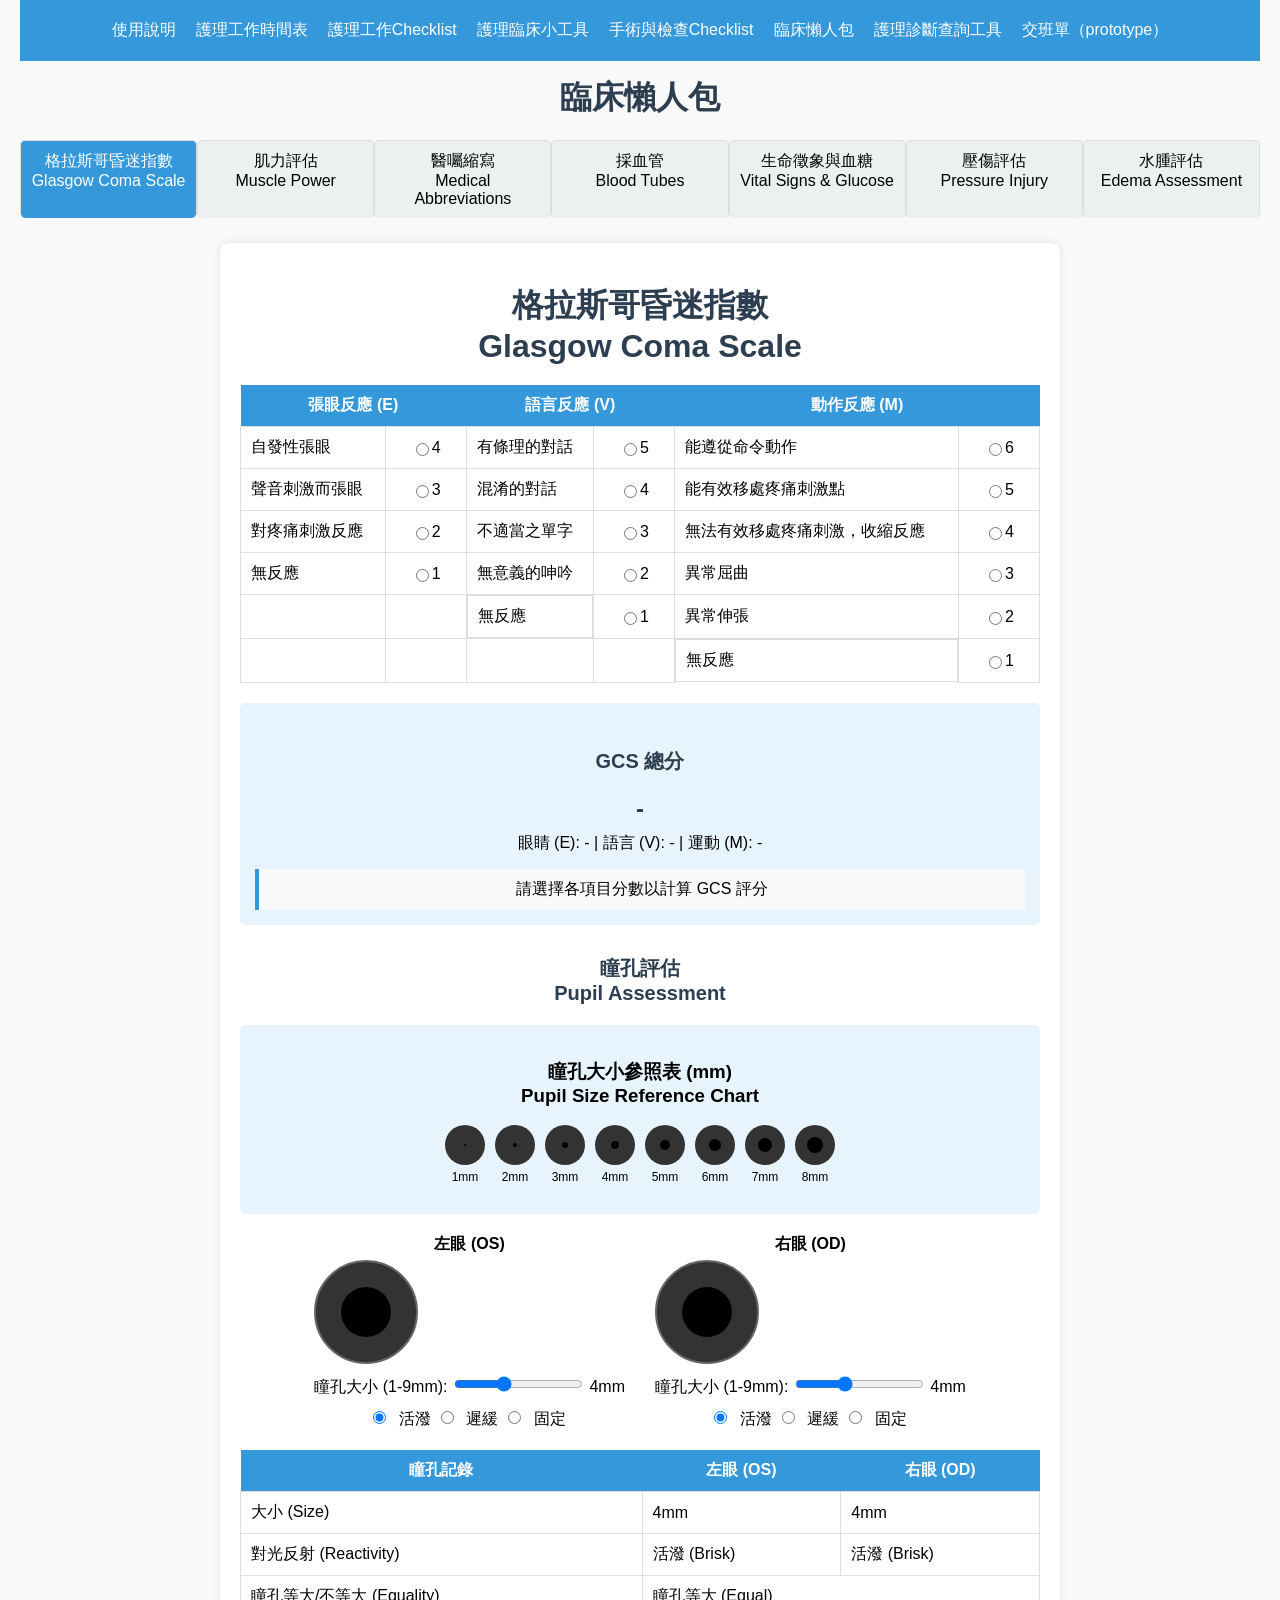
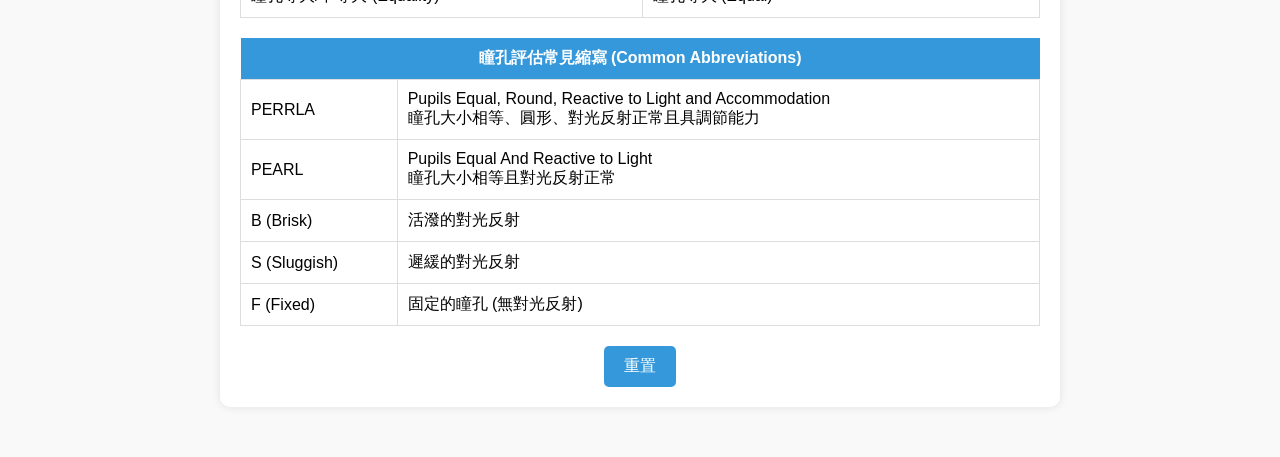
==== commit a953b110: "第二次修改" ====
--- a/clinical-cheatsheet.html
+++ b/clinical-cheatsheet.html
@@ -1,16 +1,15 @@
 <!DOCTYPE html>
-<html lang="en">
+<html lang="zh-TW">
 <head>
     <meta charset="UTF-8">
     <meta name="viewport" content="width=device-width, initial-scale=1.0">
-    <title>Clinical Cheat Sheet</title>
+    <title>臨床懶人包</title>
     <style>
         body {
-            font-family: Arial, sans-serif;
-            line-height: 1.6;
+            font-family: 'Microsoft JhengHei', Arial, sans-serif;
             margin: 0;
-            padding: 20px;
-            background-color: #f5f5f5;
+            padding: 0 20px 20px 20px;
+            background-color: #f9f9f9;
         }
         .container {
             max-width: 800px;
@@ -26,12 +25,26 @@
             color: #2c3e50;
             margin-bottom: 20px;
         }
-        h1 {
-            font-size: 24px;
-        }
         h2 {
             font-size: 20px;
             margin-top: 30px;
+        }
+        .navigation {
+            display: flex;
+            justify-content: center;
+            gap: 20px;
+            margin-bottom: 10px;
+            background-color: #3498db;
+            padding: 20px;
+        }
+        
+        .navigation a {
+            color: white;
+            text-decoration: none;
+        }
+        
+        .navigation a:hover {
+            text-decoration: underline;
         }
         .section-divider {
             border-top: 2px solid #ecf0f1;
@@ -144,7 +157,7 @@
             padding: 10px;
             background-color: #ecf0f1;
             cursor: pointer;
-            border-radius: 5px 5px 0 0;
+            border-radius: 5px;
             border: 1px solid #ddd;
             border-bottom: none;
             min-width: 120px;
@@ -364,12 +377,26 @@
     </style>
 </head>
 <body>
+    <header>
+        <div class="navigation">
+            <a href="user-guide.html">使用說明</a>
+            <a href="index.html">護理工作時間表</a>
+            <a href="nursing-checklist.html">護理工作Checklist</a>
+            <a href="nursing-clinical-tools.html">護理臨床小工具</a>
+            <a href="surgery-and-exam-checklist.html">手術與檢查Checklist</a>
+            <a href="clinical-cheatsheet.html">臨床懶人包</a>
+            <a href="nursing-diagnosis-search-tool.html">護理診斷查詢工具</a>
+            <a href="nursing-kardex.html">交班單（prototype）</a>
+        </div>
+        <h1 style="font-size: 2rem; margin-top: 15px">臨床懶人包</h1>
+    </header>
+    
     <div class="tabs">
         <div class="tab active" onclick="openTab('gcs')">格拉斯哥昏迷指數<br>Glasgow Coma Scale</div>
         <div class="tab" onclick="openTab('muscle')">肌力評估<br>Muscle Power</div>
         <div class="tab" onclick="openTab('abbrev')">醫囑縮寫<br>Medical Abbreviations</div>
         <div class="tab" onclick="openTab('blood')">採血管<br>Blood Tubes</div>
-        <div class="tab" onclick="openTab('vital')">生命徵象與血糖<br>Vital Signs & Blood Glucose</div>
+        <div class="tab" onclick="openTab('vital')">生命徵象與血糖<br>Vital Signs & Glucose</div>
         <div class="tab" onclick="openTab('pressure')">壓傷評估<br>Pressure Injury</div>
         <div class="tab" onclick="openTab('edema')">水腫評估<br>Edema Assessment</div>
     </div>
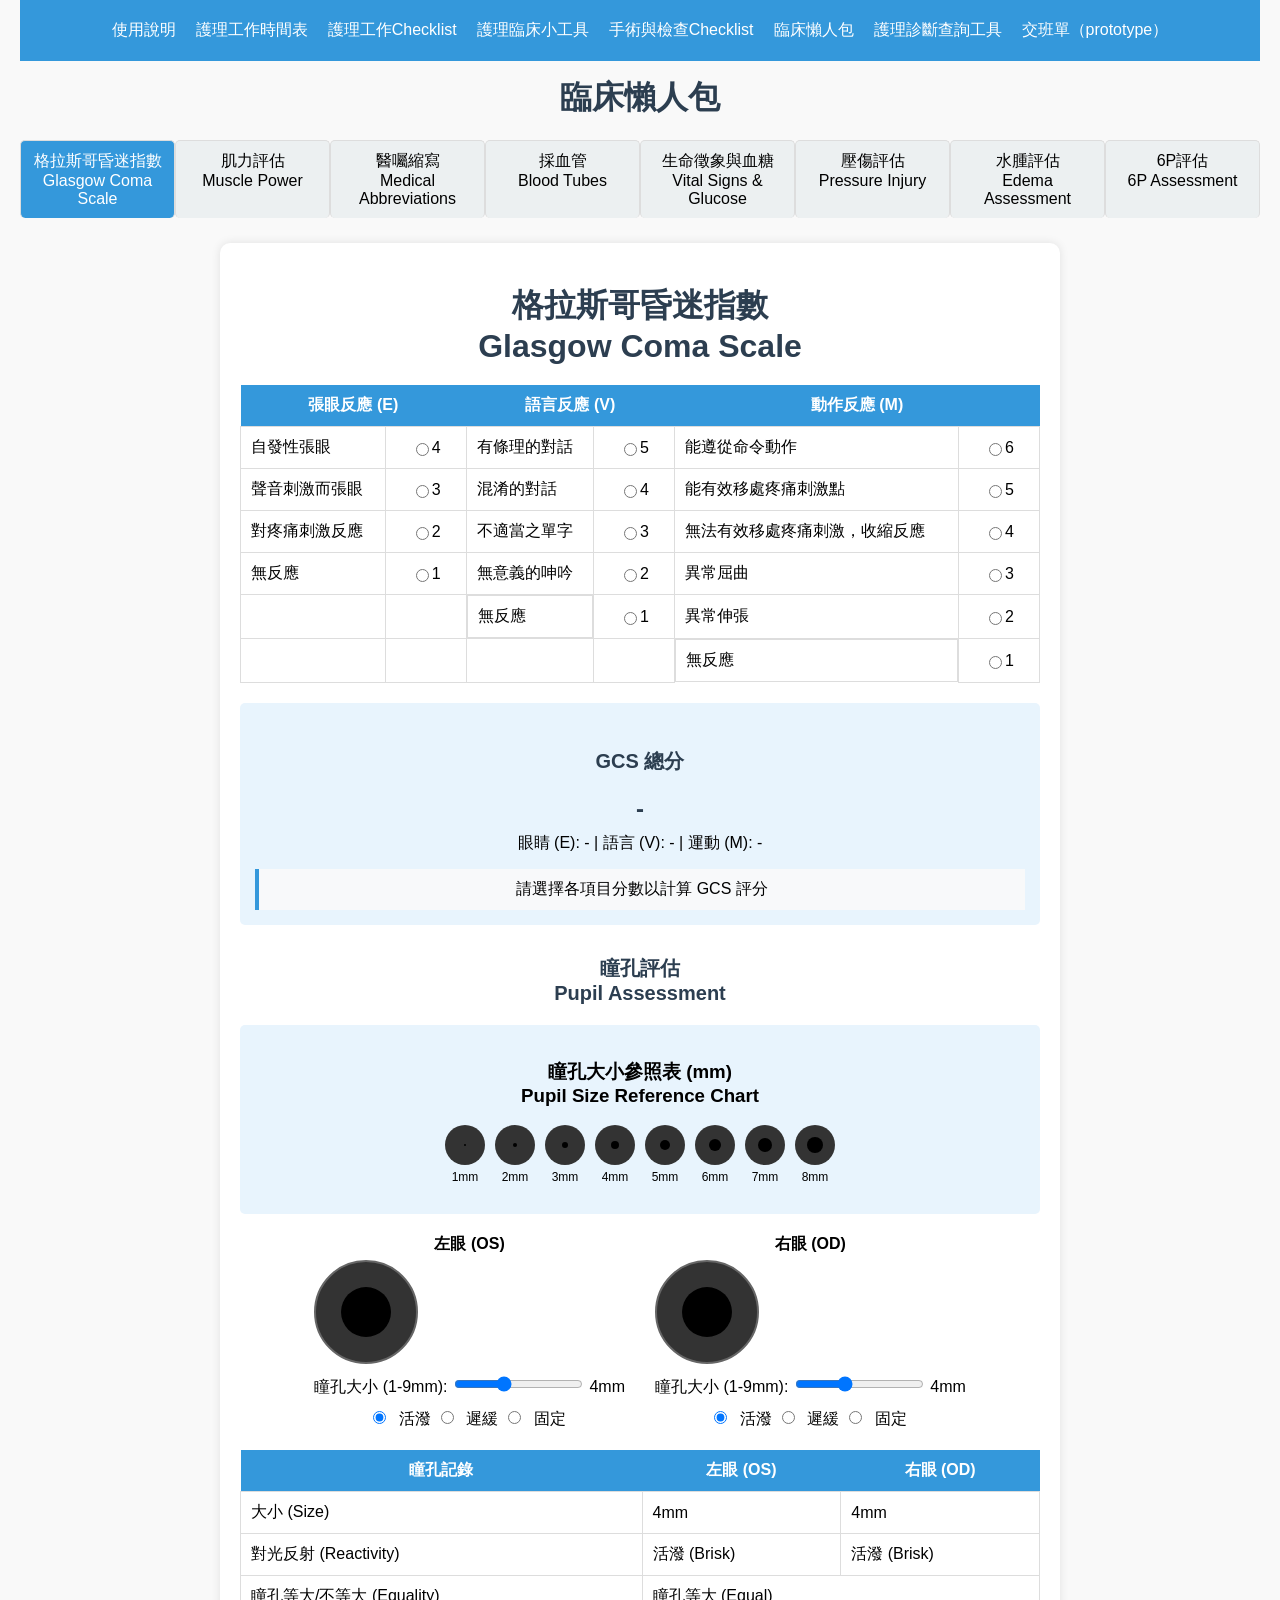
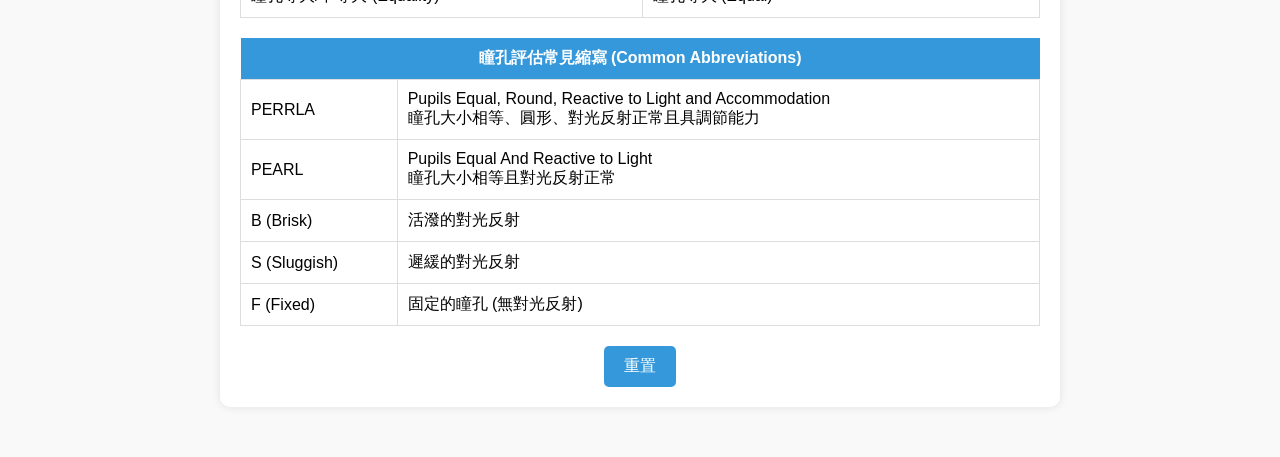
==== commit 95832cea: "第三次修改" ====
--- a/clinical-cheatsheet.html
+++ b/clinical-cheatsheet.html
@@ -373,6 +373,31 @@
         .size-label {
             font-size: 12px;
             text-align: center;
+        }
+
+        .power-input {
+            width: 80px;
+            padding: 5px;
+            border: 1px solid #ccc;
+            border-radius: 5px;
+            text-align: center;
+            font-size: 16px;
+        }
+        
+        .power-input:focus {
+            outline: none;
+            border-color: #3498db;
+            box-shadow: 0 0 5px rgba(52, 152, 219, 0.5);
+        }
+        
+        /* 隱藏輸入框上下箭頭 */
+        .power-input::-webkit-inner-spin-button, 
+        .power-input::-webkit-outer-spin-button { 
+            -webkit-appearance: none; 
+            margin: 0; 
+        }
+        .power-input {
+            -moz-appearance: textfield;
         }
     </style>
 </head>
@@ -399,6 +424,7 @@
         <div class="tab" onclick="openTab('vital')">生命徵象與血糖<br>Vital Signs & Glucose</div>
         <div class="tab" onclick="openTab('pressure')">壓傷評估<br>Pressure Injury</div>
         <div class="tab" onclick="openTab('edema')">水腫評估<br>Edema Assessment</div>
+        <div class="tab" onclick="openTab('sixp')">6P評估<br>6P Assessment</div>
     </div>
 
     <div id="gcs" class="tab-content active">
@@ -764,41 +790,41 @@
             <table class="muscle-table">
                 <thead>
                     <tr>
-                        <th>分級 <br> Grade</th>
+                        <th>分數 <br> Grade</th>
                         <th>定義 <br> Definition</th>
                         <th>說明 <br> Description</th>
                     </tr>
                 </thead>
                 <tbody>
                     <tr>
-                        <td class="score">5/5</td>
-                        <td>正常肌力 <br> Normal Power</td>
-                        <td>能對抗檢查者的阻力做完整範圍的運動 <br> Full movement against gravity and full resistance</td>
-                    </tr>
-                    <tr>
-                        <td class="score">4/5</td>
-                        <td>中度肌力 <br> Moderate Power</td>
-                        <td>能對抗部分阻力做完整範圍的運動 <br> Full movement against gravity and moderate resistance</td>
-                    </tr>
-                    <tr>
-                        <td class="score">3/5</td>
-                        <td>輕度肌力 <br> Fair Power</td>
-                        <td>能對抗地心引力做完整範圍的運動，但無法對抗阻力 <br> Full movement against gravity but no resistance</td>
-                    </tr>
-                    <tr>
-                        <td class="score">2/5</td>
-                        <td>微弱肌力 <br> Poor Power</td>
-                        <td>能在排除重力影響的情況下做完整範圍的運動 <br> Full movement with gravity eliminated</td>
-                    </tr>
-                    <tr>
-                        <td class="score">1/5</td>
-                        <td>痕跡肌力 <br> Trace Power</td>
-                        <td>可見或觸及肌肉收縮，但無法產生運動 <br> Visible or palpable muscle contraction but no movement</td>
-                    </tr>
-                    <tr>
-                        <td class="score">0/5</td>
-                        <td>完全癱瘓 <br> No Power</td>
-                        <td>完全無肌肉收縮 <br> No muscle contraction</td>
+                        <td class="score">5</td>
+                        <td>正常肌力</td>
+                        <td>能對抗檢查者的阻力做完整範圍的運動</td>
+                    </tr>
+                    <tr>
+                        <td class="score">4</td>
+                        <td>中度肌力</td>
+                        <td>能對抗部分阻力做完整範圍的運動</td>
+                    </tr>
+                    <tr>
+                        <td class="score">3</td>
+                        <td>輕度肌力</td>
+                        <td>能對抗地心引力做完整範圍的運動，但無法對抗阻力</td>
+                    </tr>
+                    <tr>
+                        <td class="score">2</td>
+                        <td>微弱肌力</td>
+                        <td>能在排除重力影響的情況下做完整範圍的運動</td>
+                    </tr>
+                    <tr>
+                        <td class="score">1</td>
+                        <td>痕跡肌力</td>
+                        <td>可見或觸及肌肉收縮，但無法產生運動</td>
+                    </tr>
+                    <tr>
+                        <td class="score">0</td>
+                        <td>完全癱瘓</td>
+                        <td>完全無肌肉收縮</td>
                     </tr>
                 </tbody>
             </table>
@@ -817,101 +843,37 @@
                         <tr>
                             <td>上肢近端 <br> Proximal Upper Limb</td>
                             <td>
-                                <select id="r-upper-prox" class="power-select">
-                                    <option value="">選擇</option>
-                                    <option value="5">5/5</option>
-                                    <option value="4">4/5</option>
-                                    <option value="3">3/5</option>
-                                    <option value="2">2/5</option>
-                                    <option value="1">1/5</option>
-                                    <option value="0">0/5</option>
-                                </select>
+                                <input type="number" id="r-upper-prox" class="power-input" min="0" max="5" step="1" placeholder="0-5">
                             </td>
                             <td>
-                                <select id="l-upper-prox" class="power-select">
-                                    <option value="">選擇</option>
-                                    <option value="5">5/5</option>
-                                    <option value="4">4/5</option>
-                                    <option value="3">3/5</option>
-                                    <option value="2">2/5</option>
-                                    <option value="1">1/5</option>
-                                    <option value="0">0/5</option>
-                                </select>
+                                <input type="number" id="l-upper-prox" class="power-input" min="0" max="5" step="1" placeholder="0-5">
                             </td>
                         </tr>
                         <tr>
                             <td>上肢遠端 <br> Distal Upper Limb</td>
                             <td>
-                                <select id="r-upper-dist" class="power-select">
-                                    <option value="">選擇</option>
-                                    <option value="5">5/5</option>
-                                    <option value="4">4/5</option>
-                                    <option value="3">3/5</option>
-                                    <option value="2">2/5</option>
-                                    <option value="1">1/5</option>
-                                    <option value="0">0/5</option>
-                                </select>
+                                <input type="number" id="r-upper-dist" class="power-input" min="0" max="5" step="1" placeholder="0-5">
                             </td>
                             <td>
-                                <select id="l-upper-dist" class="power-select">
-                                    <option value="">選擇</option>
-                                    <option value="5">5/5</option>
-                                    <option value="4">4/5</option>
-                                    <option value="3">3/5</option>
-                                    <option value="2">2/5</option>
-                                    <option value="1">1/5</option>
-                                    <option value="0">0/5</option>
-                                </select>
+                                <input type="number" id="l-upper-dist" class="power-input" min="0" max="5" step="1" placeholder="0-5">
                             </td>
                         </tr>
                         <tr>
                             <td>下肢近端 <br> Proximal Lower Limb</td>
                             <td>
-                                <select id="r-lower-prox" class="power-select">
-                                    <option value="">選擇</option>
-                                    <option value="5">5/5</option>
-                                    <option value="4">4/5</option>
-                                    <option value="3">3/5</option>
-                                    <option value="2">2/5</option>
-                                    <option value="1">1/5</option>
-                                    <option value="0">0/5</option>
-                                </select>
+                                <input type="number" id="r-lower-prox" class="power-input" min="0" max="5" step="1" placeholder="0-5">
                             </td>
                             <td>
-                                <select id="l-lower-prox" class="power-select">
-                                    <option value="">選擇</option>
-                                    <option value="5">5/5</option>
-                                    <option value="4">4/5</option>
-                                    <option value="3">3/5</option>
-                                    <option value="2">2/5</option>
-                                    <option value="1">1/5</option>
-                                    <option value="0">0/5</option>
-                                </select>
+                                <input type="number" id="l-lower-prox" class="power-input" min="0" max="5" step="1" placeholder="0-5">
                             </td>
                         </tr>
                         <tr>
                             <td>下肢遠端 <br> Distal Lower Limb</td>
                             <td>
-                                <select id="r-lower-dist" class="power-select">
-                                    <option value="">選擇</option>
-                                    <option value="5">5/5</option>
-                                    <option value="4">4/5</option>
-                                    <option value="3">3/5</option>
-                                    <option value="2">2/5</option>
-                                    <option value="1">1/5</option>
-                                    <option value="0">0/5</option>
-                                </select>
+                                <input type="number" id="r-lower-dist" class="power-input" min="0" max="5" step="1" placeholder="0-5">
                             </td>
                             <td>
-                                <select id="l-lower-dist" class="power-select">
-                                    <option value="">選擇</option>
-                                    <option value="5">5/5</option>
-                                    <option value="4">4/5</option>
-                                    <option value="3">3/5</option>
-                                    <option value="2">2/5</option>
-                                    <option value="1">1/5</option>
-                                    <option value="0">0/5</option>
-                                </select>
+                                <input type="number" id="l-lower-dist" class="power-input" min="0" max="5" step="1" placeholder="0-5">
                             </td>
                         </tr>
                     </tbody>
@@ -1077,33 +1039,32 @@
                     </thead>
                     <tbody>
                         <tr>
-                            <td rowspan="1">1.</td>
-                            <td>血液培養</td>
-                            <td style="background-color: #f5f5f5;">使用蝴蝶針嘴氧瓶先深厭氧瓶</td>
-                            <td>N/A</td>
-                        </tr>
-                        <tr>
-                            <td rowspan="1">2.</td>
-                            <td>凝血管</td>
-                            <td style="background-color: #f0f0f0;">透明</td>
-                            <td>Non additive</td>
-                        </tr>
-                        <tr>
-                            <td rowspan="2">3.</td>
-                            <td>血液凝固</td>
-                            <td style="background-color: #add8e6;">淺藍色</td>
-                            <td>Buffered 3.2% sodium citrate</td>
+                            <td rowspan="2">1.</td>
+                            <td>血液培養：厭氧</td>
+                            <td style="background-color: #800060; color: white;">蝴蝶針：先好氧再厭氧</td>
+                            <td><img src="images/IMG_2857.JPG" alt="厭氧" width="270" height="110"></td>
+                        </tr>
+                        <tr>
+                            <td>血液培養：好氧</td>
+                            <td style="background-color: #0000b3; color: white;">好氧</td>
+                            <td><img src="images/IMG_2858.JPG" alt="好氧" width="270" height="110"></td>
+                        </tr>
+                        <tr>
+                            <td rowspan="2">2.</td>
+                            <td>凝血功能</td>
+                            <td style="background-color: #4682B4;">淺藍色</td>
+                            <td><img src="images/IMG_2849.jpg" alt="藍頭管" width="270" height="110"></td>
                         </tr>
                         <tr>
                             <td>紅血球沉降速率<br>ESR</td>
-                            <td style="background-color: #000000; color: white;">黑色(ESR)</td>
-                            <td>Buffered citrate</td>
+                            <td style="background-color: #000000; color: white;">黑色</td>
+                            <td><img src="images/IMG_2854.JPG" alt="藍頭管" width="270" height="110"></td>
                         </tr>
                         <tr>
                             <td rowspan="3">4.</td>
                             <td>生化血清</td>
                             <td style="background-color: #ff0000; color: white;">紅色</td>
-                            <td>Silicone Coated</td>
+                            <td><img src="images/IMG_2852.jpg" alt="紅頭管" width="270" height="110"></td>
                         </tr>
                         <tr>
                             <td>血清/血庫</td>
@@ -1119,7 +1080,7 @@
                             <td rowspan="2">5.</td>
                             <td>生化血漿&特殊</td>
                             <td style="background-color: #008000; color: white;">綠色</td>
-                            <td>Heparin</td>
+                            <td><img src="images/IMG_2850.jpg" alt="綠頭管" width="270" height="110"></td>
                         </tr>
                         <tr>
                             <td>血氣<br>Gas</td>
@@ -1129,8 +1090,8 @@
                         <tr>
                             <td rowspan="3">6.</td>
                             <td>血液學及血庫</td>
-                            <td style="background-color: #e6e6fa;">紫色</td>
-                            <td>K₂EDTA</td>
+                            <td style="background-color: #9400D3;">紫色</td>
+                            <td><img src="images/IMG_2851.jpg" alt="紫頭管" width="270" height="110"></td>
                         </tr>
                         <tr>
                             <td>微量元素</td>
@@ -1146,13 +1107,7 @@
                             <td rowspan="1">7.</td>
                             <td>血糖</td>
                             <td style="background-color: #808080; color: white;">灰色</td>
-                            <td>NaF / K Oxalate<br>NaF / Na EDTA</td>
-                        </tr>
-                        <tr>
-                            <td rowspan="1">8.</td>
-                            <td>親子鑑定</td>
-                            <td style="background-color: #ffffe0;">淡黃色</td>
-                            <td>Acid Citrate Dextrose</td>
+                            <td><img src="images/IMG_2853.jpg" alt="灰頭管" width="270" height="110"></td>
                         </tr>
                     </tbody>
                 </table>
@@ -1187,12 +1142,12 @@
                         </tr>
                         <tr>
                             <td style="font-weight: bold; text-align: center;">18G</td>
-                            <td style="background-color: #90EE90; color: black; text-align: center;">綠色</td>
+                            <td style="background-color: #39ac6b; color: black; text-align: center;">綠色</td>
                             <td>一般輸液、輸血、採血</td>
                         </tr>
                         <tr>
                             <td style="font-weight: bold; text-align: center;">20G</td>
-                            <td style="background-color: #FFC0CB; color: black; text-align: center;">粉紅色</td>
+                            <td style="background-color: #ff80bf; color: black; text-align: center;">粉紅色</td>
                             <td>一般輸液、日常用途</td>
                         </tr>
                         <tr>
@@ -1202,7 +1157,7 @@
                         </tr>
                         <tr>
                             <td style="font-weight: bold; text-align: center;">24G</td>
-                            <td style="background-color: #FFFF00; color: black; text-align: center;">黃色</td>
+                            <td style="background-color: #ffff4d; color: black; text-align: center;">黃色</td>
                             <td>兒童、新生兒、脆弱血管</td>
                         </tr>
                         <tr>
@@ -1239,12 +1194,12 @@
                     <tr>
                         <td>心率</td>
                         <td class="normal-value">60-100 次/分鐘</td>
-                        <td>運動員可能低於60</td>
+                        <td>運動員可能低於60<br>有其他證據指出有95%的心率在50-95 次/分鐘之間</td>
                     </tr>
                     <tr>
                         <td>呼吸速率</td>
-                        <td class="normal-value">12-20 次/分鐘</td>
-                        <td>深且規律</td>
+                        <td class="normal-value">10-20 次/分鐘</td>
+                        <td>需判斷呼吸型態<br>有文獻指出呼吸速率為16-25 次/分<br>呼吸過緩&lt;8-12次/分<br>呼吸過速>20次/分</td>
                     </tr>
                     <tr>
                         <td>血壓</td>
@@ -1253,7 +1208,7 @@
                             舒張壓：60-80 mmHg
                         </td>
                         <td>
-                            正常: &lt;120/80 mmHg<br>Normal: &lt;120/80 mmHg<br>
+                            正常: &lt;120/80 mmHg<br>
                             高血壓前期: 120-139/80-89 mmHg<br>
                             高血壓: ≥140/90 mmHg
                         </td>
@@ -1261,13 +1216,15 @@
                     <tr>
                         <td>體溫</td>
                         <td class="normal-value">
-                            口腔: 36.5-37.5°C<br>
-                            腋下: 36.0-37.0°C<br>
-                            肛門: 37.0-38.0°C
-                        </td>
-                        <td>
-                            低體溫: &lt;35.0°C<br>
-                            發燒: &gt;38.0°C
+                            耳溫: 35.9-37.6°C<br>
+                            口腔: 36.4-37.6°C<br>
+                            腋下: 35.2-36.9°C<br>
+                            肛門: 37.0-38.1°C
+                        </td>
+                        <td>
+                            發燒溫度: 耳溫37.5°C, 肛溫37.8°C<br>
+                            參考基本護理學課本，課本發燒定義為38°C<br>
+                            請根據實際狀況判斷
                         </td>
                     </tr>
                     <tr>
@@ -1277,39 +1234,6 @@
                             低氧: &lt;94%<br>
                             嚴重低氧: &lt;90%
                         </td>
-                    </tr>
-                    <tr class="vital-category">
-                        <td colspan="3">兒童生命徵象 Pediatric Vital Signs</td>
-                    </tr>
-                    <tr>
-                        <td>新生兒心率</td>
-                        <td class="normal-value">120-160 次/分鐘<br></td>
-                        <td rowspan="3">
-                            隨年齡增長心率逐漸下降
-                        </td>
-                    </tr>
-                    <tr>
-                        <td>嬰兒心率 (1-12月)</td>
-                        <td class="normal-value">80-140 次/分鐘
-                    </tr>
-                    <tr>
-                        <td>兒童心率 (1-10歲)</td>
-                        <td class="normal-value">70-120 次/分鐘</td>
-                    </tr>
-                    <tr>
-                        <td>新生兒呼吸速率</td>
-                        <td class="normal-value">30-60 次/分鐘</td>
-                        <td rowspan="3">
-                            隨年齡增長呼吸速率逐漸下降
-                        </td>
-                    </tr>
-                    <tr>
-                        <td>嬰兒呼吸速率</td>
-                        <td class="normal-value">20-40 次/分鐘</td>
-                    </tr>
-                    <tr>
-                        <td>兒童呼吸速率</td>
-                        <td class="normal-value">15-30 次/分鐘</td>
                     </tr>
                     <tr class="vital-category">
                         <td colspan="3">血糖值</td>
@@ -1652,314 +1576,197 @@
                 </tbody>
             </table>
             
-            <!-- Edema Assessment Tool -->
-            <div class="result-section">
-                <h2>水腫評估記錄 <br> Edema Assessment Record</h2>
-                <table class="edema-table">
-                    <thead>
-                        <tr>
-                            <th>評估部位</th>
-                            <th>右側</th>
-                            <th>左側</th>
-                        </tr>
-                    </thead>
-                    <tbody>
-                        <tr>
-                            <td>腳踝 (Ankle)</td>
-                            <td>
-                                <select class="edema-select" id="right-ankle">
-                                    <option value="">選擇</option>
-                                    <option value="0">無 (None)</option>
-                                    <option value="1">1+</option>
-                                    <option value="2">2+</option>
-                                    <option value="3">3+</option>
-                                    <option value="4">4+</option>
-                                </select>
-                            </td>
-                            <td>
-                                <select class="edema-select" id="left-ankle">
-                                    <option value="">選擇</option>
-                                    <option value="0">無 (None)</option>
-                                    <option value="1">1+</option>
-                                    <option value="2">2+</option>
-                                    <option value="3">3+</option>
-                                    <option value="4">4+</option>
-                                </select>
-                            </td>
-                        </tr>
-                        <tr>
-                            <td>小腿 (Leg)</td>
-                            <td>
-                                <select class="edema-select" id="right-leg">
-                                    <option value="">選擇</option>
-                                    <option value="0">無 (None)</option>
-                                    <option value="1">1+</option>
-                                    <option value="2">2+</option>
-                                    <option value="3">3+</option>
-                                    <option value="4">4+</option>
-                                </select>
-                            </td>
-                            <td>
-                                <select class="edema-select" id="left-leg">
-                                    <option value="">選擇</option>
-                                    <option value="0">無 (None)</option>
-                                    <option value="1">1+</option>
-                                    <option value="2">2+</option>
-                                    <option value="3">3+</option>
-                                    <option value="4">4+</option>
-                                </select>
-                            </td>
-                        </tr>
-                        <tr>
-                            <td>膝蓋 (Knee)</td>
-                            <td>
-                                <select class="edema-select" id="right-knee">
-                                    <option value="">選擇</option>
-                                    <option value="0">無 (None)</option>
-                                    <option value="1">1+</option>
-                                    <option value="2">2+</option>
-                                    <option value="3">3+</option>
-                                    <option value="4">4+</option>
-                                </select>
-                            </td>
-                            <td>
-                                <select class="edema-select" id="left-knee">
-                                    <option value="">選擇</option>
-                                    <option value="0">無 (None)</option>
-                                    <option value="1">1+</option>
-                                    <option value="2">2+</option>
-                                    <option value="3">3+</option>
-                                    <option value="4">4+</option>
-                                </select>
-                            </td>
-                        </tr>
-                        <tr>
-                            <td>大腿 (Thigh)</td>
-                            <td>
-                                <select class="edema-select" id="right-thigh">
-                                    <option value="">選擇</option>
-                                    <option value="0">無 (None)</option>
-                                    <option value="1">1+</option>
-                                    <option value="2">2+</option>
-                                    <option value="3">3+</option>
-                                    <option value="4">4+</option>
-                                </select>
-                            </td>
-                            <td>
-                                <select class="edema-select" id="left-thigh">
-                                    <option value="">選擇</option>
-                                    <option value="0">無 (None)</option>
-                                    <option value="1">1+</option>
-                                    <option value="2">2+</option>
-                                    <option value="3">3+</option>
-                                    <option value="4">4+</option>
-                                </select>
-                            </td>
-                        </tr>
-                        <tr>
-                            <td>手 (Hand)</td>
-                            <td>
-                                <select class="edema-select" id="right-hand">
-                                    <option value="">選擇</option>
-                                    <option value="0">無 (None)</option>
-                                    <option value="1">1+</option>
-                                    <option value="2">2+</option>
-                                    <option value="3">3+</option>
-                                    <option value="4">4+</option>
-                                </select>
-                            </td>
-                            <td>
-                                <select class="edema-select" id="left-hand">
-                                    <option value="">選擇</option>
-                                    <option value="0">無 (None)</option>
-                                    <option value="1">1+</option>
-                                    <option value="2">2+</option>
-                                    <option value="3">3+</option>
-                                    <option value="4">4+</option>
-                                </select>
-                            </td>
-                        </tr>
-                        <tr>
-                            <td>手臂 (Arm)</td>
-                            <td>
-                                <select class="edema-select" id="right-arm">
-                                    <option value="">選擇</option>
-                                    <option value="0">無 (None)</option>
-                                    <option value="1">1+</option>
-                                    <option value="2">2+</option>
-                                    <option value="3">3+</option>
-                                    <option value="4">4+</option>
-                                </select>
-                            </td>
-                            <td>
-                                <select class="edema-select" id="left-arm">
-                                    <option value="">選擇</option>
-                                    <option value="0">無 (None)</option>
-                                    <option value="1">1+</option>
-                                    <option value="2">2+</option>
-                                    <option value="3">3+</option>
-                                    <option value="4">4+</option>
-                                </select>
-                            </td>
-                        </tr>
-                        <tr>
-                            <td>臉部 (Face)</td>
-                            <td colspan="2">
-                                <select class="edema-select" id="face">
-                                    <option value="">選擇</option>
-                                    <option value="0">無 (None)</option>
-                                    <option value="1">輕微 (Mild)</option>
-                                    <option value="2">中度 (Moderate)</option>
-                                    <option value="3">嚴重 (Severe)</option>
-                                </select>
-                            </td>
-                        </tr>
-                        <tr>
-                            <td>腹部 (Abdomen)</td>
-                            <td colspan="2">
-                                <select class="edema-select" id="abdomen">
-                                    <option value="">選擇</option>
-                                    <option value="0">無 (None)</option>
-                                    <option value="1">輕微 (Mild)</option>
-                                    <option value="2">中度 (Moderate)</option>
-                                    <option value="3">嚴重 (Severe)</option>
-                                </select>
-                            </td>
-                        </tr>
-                    </tbody>
-                </table>
-                
-                <!-- Edema Characteristics -->
-                <h3 style="margin-top: 20px;">水腫特性記錄 <br> Edema Characteristics</h3>
-                <table class="edema-table">
-                    <thead>
-                        <tr>
-                            <th>特性</th>
-                            <th>選項</th>
-                        </tr>
-                    </thead>
-                    <tbody>
-                        <tr>
-                            <td>水腫類型</td>
-                            <td>
-                                <select id="edema-type">
-                                    <option value="">選擇</option>
-                                    <option value="pitting">壓陷性 (Pitting)</option>
-                                    <option value="non-pitting">非壓陷性 (Non-pitting)</option>
-                                    <option value="mixed">混合型 (Mixed)</option>
-                                </select>
-                            </td>
-                        </tr>
-                        <tr>
-                            <td>分佈</td>
-                            <td>
-                                <select id="edema-distribution">
-                                    <option value="">選擇</option>
-                                    <option value="localized">局部性 (Localized)</option>
-                                    <option value="unilateral">單側 (Unilateral)</option>
-                                    <option value="bilateral">雙側 (Bilateral)</option>
-                                    <option value="generalized">全身性 (Generalized)</option>
-                                </select>
-                            </td>
-                        </tr>
-                        <tr>
-                            <td>時間模式</td>
-                            <td>
-                                <select id="edema-timing">
-                                    <option value="">選擇</option>
-                                    <option value="morning">晨間優勢 (Morning predominance)</option>
-                                    <option value="evening">晚間優勢 (Evening predominance)</option>
-                                    <option value="constant">恆定 (Constant)</option>
-                                    <option value="intermittent">間歇性 (Intermittent)</option>
-                                </select>
-                            </td>
-                        </tr>
-                    </tbody>
-                </table>
-            </div>
-            
-            <!-- Edema Clinical Correlation -->
-            <h2 style="margin-top: 30px;">水腫臨床關聯 <br> Clinical Correlation of Edema</h2>
+        </div>
+    </div>
+    <!-- 6P Assessment tab -->
+    <div id="sixp" class="tab-content">
+        <div class="container">
+            <h1>6P神經血管評估 <br> 6P Neurovascular Assessment</h1>
+            
             <table class="edema-table">
                 <thead>
                     <tr>
-                        <th>水腫類型</th>
-                        <th>常見原因</th>
-                        <th>特點</th>
+                        <th>評估項目</th>
+                        <th>正常表現</th>
+                        <th>異常表現</th>
                     </tr>
                 </thead>
                 <tbody>
                     <tr>
-                        <td>心源性水腫</td>
-                        <td>心臟衰竭、心臟病</td>
-                        <td>
-                            <ul>
-                                <li>雙側下肢水腫，對稱</li>
-                                <li>晚間加重，臥床休息後可能改善</li>
-                                <li>可能伴有呼吸困難、疲勞</li>
-                            </ul>
-                        </td>
-                    </tr>
-                    <tr>
-                        <td>腎源性水腫</td>
-                        <td>腎病症候群、腎臟疾病</td>
-                        <td>
-                            <ul>
-                                <li>眼瞼、臉部和下肢水腫</li>
-                                <li>晨間加重（尤其是眼瞼）</li>
-                                <li>全身性，可能伴有尿量減少</li>
-                            </ul>
-                        </td>
-                    </tr>
-                    <tr>
-                        <td>肝源性水腫</td>
-                        <td>肝硬化、肝功能不全</td>
-                        <td>
-                            <ul>
-                                <li>腹水和下肢水腫</li>
-                                <li>可能伴有黃疸、脾腫大</li>
-                                <li>腹部靜脈曲張</li>
-                            </ul>
-                        </td>
-                    </tr>
-                    <tr>
-                        <td>靜脈性水腫</td>
-                        <td>靜脈功能不全、深靜脈血栓</td>
-                        <td>
-                            <ul>
-                                <li>單側或雙側下肢水腫</li>
-                                <li>長時間站立後加重</li>
-                                <li>可能伴有皮膚色素沉著、靜脈曲張</li>
-                            </ul>
-                        </td>
-                    </tr>
-                    <tr>
-                        <td>淋巴性水腫</td>
-                        <td>淋巴管阻塞、淋巴結切除</td>
-                        <td>
-                            <ul>
-                                <li>非壓陷性水腫</li>
-                                <li>單側肢體常見</li>
-                                <li>頑固性，不易消退</li>
-                                <li>皮膚增厚</li>
-                            </ul>
-                        </td>
-                    </tr>
-                    <tr>
-                        <td>藥物性水腫</td>
-                        <td>鈣通道阻斷劑、NSAIDs、類固醇</td>
-                        <td>
-                            <ul>
-                                <li>全身性或下肢水腫</li>
-                                <li>開始用藥後出現</li>
-                                <li>停藥後可能緩解</li>
+                        <td>Pain<br>疼痛</td>
+                        <td>
+                            <ul>
+                                <li>無疼痛</li>
+                                <li>輕微不適</li>
+                            </ul>
+                        </td>
+                        <td>
+                            <ul>
+                                <li>突然發生的嚴重疼痛</li>
+                                <li>持續性疼痛</li>
+                                <li>活動時加劇的疼痛</li>
+                            </ul>
+                        </td>
+                    </tr>
+                    <tr>
+                        <td>Pallor<br>蒼白</td>
+                        <td>
+                            <ul>
+                                <li>皮膚顏色正常</li>
+                                <li>指甲床顏色粉紅</li>
+                            </ul>
+                        </td>
+                        <td>
+                            <ul>
+                                <li>皮膚蒼白</li>
+                                <li>指甲床發白</li>
+                                <li>皮膚發紫或發青</li>
+                            </ul>
+                        </td>
+                    </tr>
+                    <tr>
+                        <td>Pulse<br>脈搏</td>
+                        <td>
+                            <ul>
+                                <li>脈搏強度正常</li>
+                                <li>脈搏節律規律</li>
+                                <li>肢體血循正常</li>
+                            </ul>
+                        </td>
+                        <td>
+                            <ul>
+                                <li>脈搏微弱或消失</li>
+                                <li>末梢脈搏不可觸及</li>
+                                <li>毛細血管充盈時間延長（>3秒）</li>
+                            </ul>
+                        </td>
+                    </tr>
+                    <tr>
+                        <td>Paresthesia<br>感覺異常</td>
+                        <td>
+                            <ul>
+                                <li>感覺正常</li>
+                                <li>觸覺敏感度正常</li>
+                                <li>無異常感覺</li>
+                            </ul>
+                        </td>
+                        <td>
+                            <ul>
+                                <li>刺痛感</li>
+                                <li>麻木感</li>
+                                <li>灼熱感</li>
+                                <li>觸覺敏感度減低</li>
+                            </ul>
+                        </td>
+                    </tr>
+                    <tr>
+                        <td>Paralysis<br>癱瘓</td>
+                        <td>
+                            <ul>
+                                <li>肢體活動自如</li>
+                                <li>肌力正常</li>
+                                <li>關節活動度正常</li>
+                            </ul>
+                        </td>
+                        <td>
+                            <ul>
+                                <li>肢體活動受限</li>
+                                <li>肌力下降</li>
+                                <li>無法完成正常動作</li>
+                                <li>肢體活動障礙進行性加重</li>
+                            </ul>
+                        </td>
+                    </tr>
+                    <tr>
+                        <td>Poikilothermia<br>溫度異常</td>
+                        <td>
+                            <ul>
+                                <li>患肢溫度正常</li>
+                                <li>溫度與對側肢體相當</li>
+                            </ul>
+                        </td>
+                        <td>
+                            <ul>
+                                <li>患肢溫度明顯下降</li>
+                                <li>患肢較對側肢體冰冷</li>
+                                <li>溫度變化隨病情進展加重</li>
                             </ul>
                         </td>
                     </tr>
                 </tbody>
             </table>
             
-            <button class="btn-reset" onclick="resetEdema()">重置</button>
+            <!-- Common Clinical Scenarios -->
+            <h2 style="margin-top: 30px;">臨床相關疾病 <br> Associated Clinical Conditions</h2>
+            <table class="edema-table">
+                <thead>
+                    <tr>
+                        <th>疾病/狀況</th>
+                        <th>常見6P表現</th>
+                        <th>臨床注意事項</th>
+                    </tr>
+                </thead>
+                <tbody>
+                    <tr>
+                        <td>急性動脈閉塞</td>
+                        <td>
+                            <ul>
+                                <li>突發性劇烈疼痛</li>
+                                <li>肢體蒼白</li>
+                                <li>脈搏消失</li>
+                                <li>麻木感</li>
+                                <li>肢體活動受限</li>
+                                <li>肢體冰冷</li>
+                            </ul>
+                        </td>
+                        <td>緊急醫療狀況，需立即報告醫師並評估介入治療</td>
+                    </tr>
+                    <tr>
+                        <td>深靜脈血栓</td>
+                        <td>
+                            <ul>
+                                <li>肢體疼痛</li>
+                                <li>可能出現紫脹</li>
+                                <li>脈搏大多保留</li>
+                                <li>輕微麻木感</li>
+                                <li>輕度活動受限</li>
+                                <li>溫度通常正常或輕微升高</li>
+                            </ul>
+                        </td>
+                        <td>需記錄肢體周徑，評估血栓風險，預防肺栓塞</td>
+                    </tr>
+                    <tr>
+                        <td>腔室症候群</td>
+                        <td>
+                            <ul>
+                                <li>嚴重疼痛（與創傷或施加的壓力不成比例）</li>
+                                <li>肢體可能蒼白或紫脹</li>
+                                <li>末梢脈搏可能正常</li>
+                                <li>肢體感覺異常明顯</li>
+                                <li>進行性肌肉無力和癱瘓</li>
+                                <li>肢體可能冰冷</li>
+                            </ul>
+                        </td>
+                        <td>外傷後需密切監測，緊急處理可能需要筋膜切開術</td>
+                    </tr>
+                    <tr>
+                        <td>周邊神經損傷</td>
+                        <td>
+                            <ul>
+                                <li>疼痛沿神經傳導路徑</li>
+                                <li>皮膚顏色正常</li>
+                                <li>脈搏正常</li>
+                                <li>明顯感覺異常</li>
+                                <li>特定肌群活動受限</li>
+                                <li>溫度可能正常</li>
+                            </ul>
+                        </td>
+                        <td>評估肌力和感覺分布，了解神經解剖路徑，評估恢復情況</td>
+                    </tr>
+                </tbody>
+            </table>
+            
+            <button class="btn-reset" onclick="resetSixP()">重置</button>
         </div>
     </div>
 
@@ -2051,8 +1858,8 @@
         }
         
         function resetMuscle() {
-            document.querySelectorAll('.power-select').forEach(select => {
-                select.value = '';
+            document.querySelectorAll('.power-input').forEach(input => {
+                input.value = '';
             });
         }
         
@@ -2119,16 +1926,6 @@
             document.getElementById('pupilEquality').textContent = '瞳孔等大 (Equal)';
         }
         
-        // Edema Assessment Functions
-        function resetEdema() {
-            document.querySelectorAll('.edema-select').forEach(select => {
-                select.value = '';
-            });
-            
-            document.getElementById('edema-type').value = '';
-            document.getElementById('edema-distribution').value = '';
-            document.getElementById('edema-timing').value = '';
-        }
         
         // Add event listeners for pupil reactivity
         document.addEventListener('DOMContentLoaded', function() {
@@ -2150,5 +1947,12 @@
             updatePupilSize('left', 4);
             updatePupilSize('right', 4);
         });
+
+        // 6P Assessment Functions
+        function resetSixP() {
+            document.querySelectorAll('.sixp-select').forEach(select => {
+                select.value = '';
+            });
+        }
     </Script>
 </body>
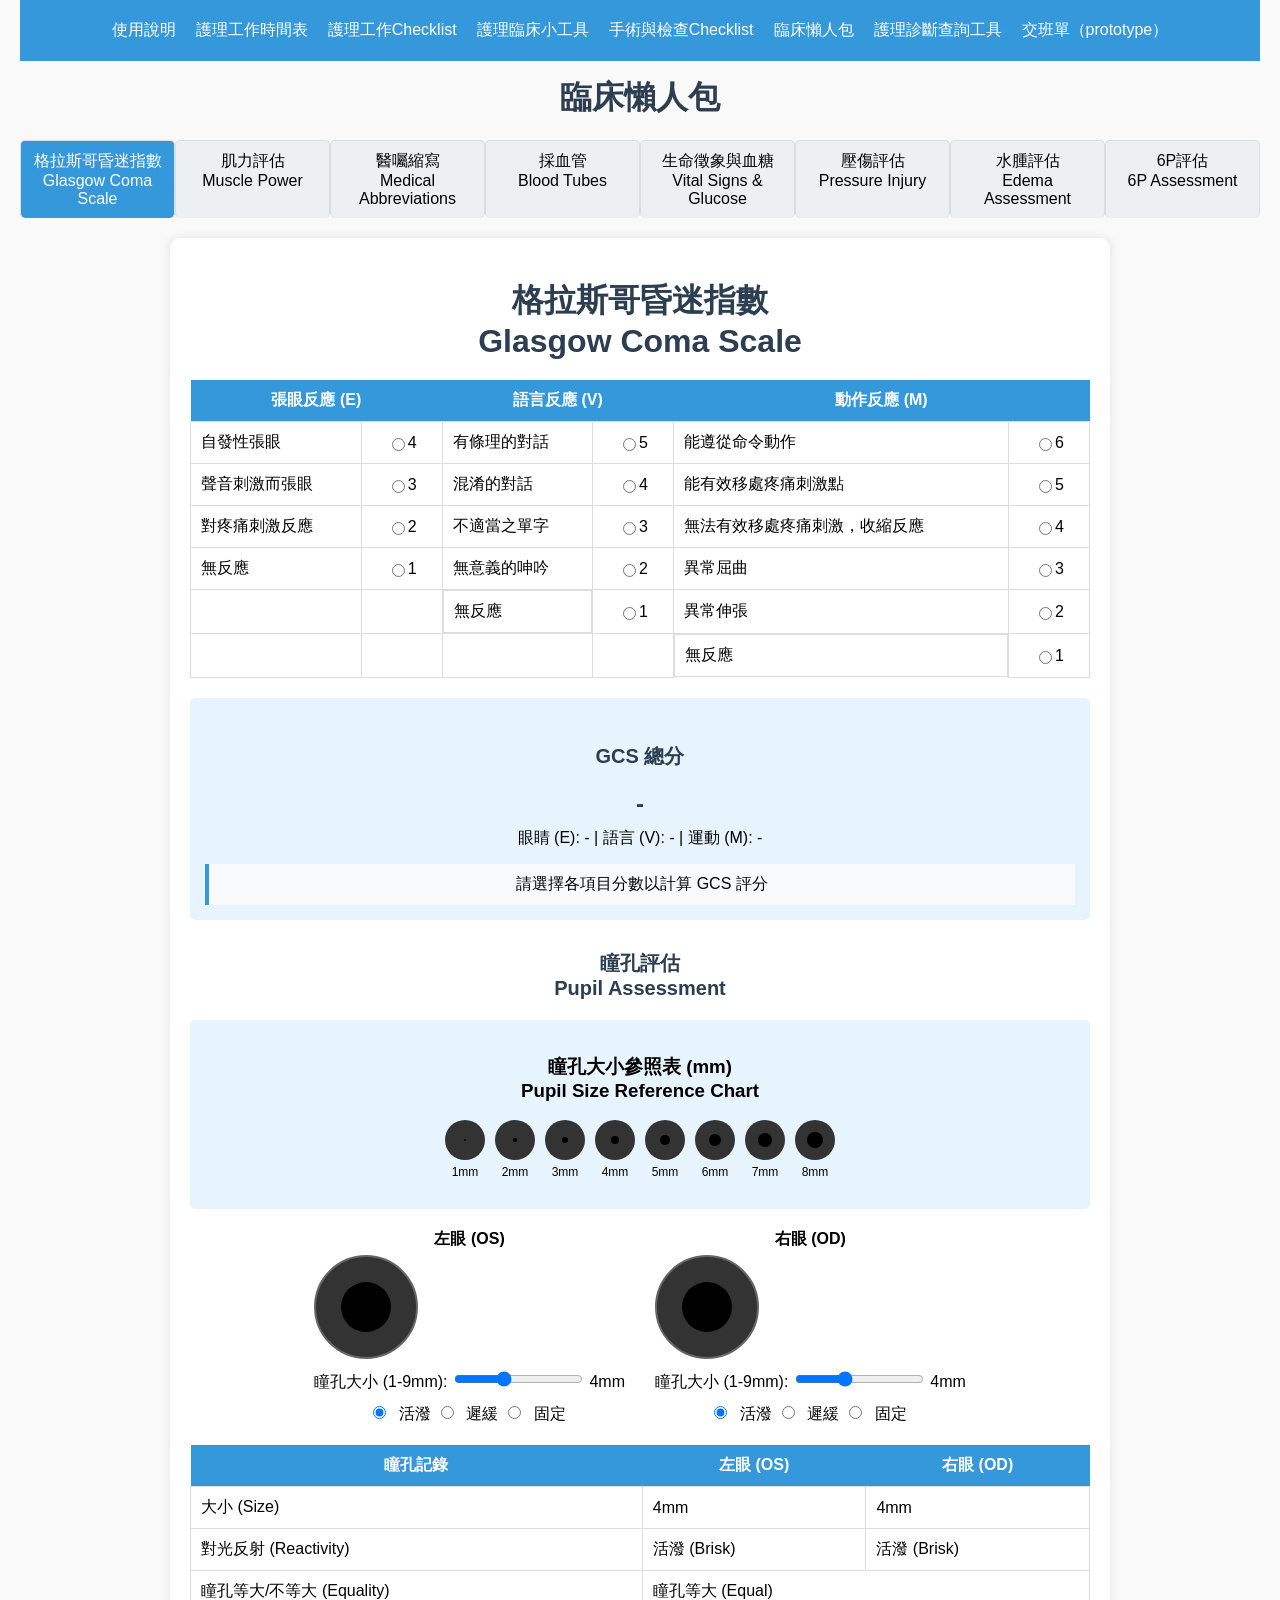
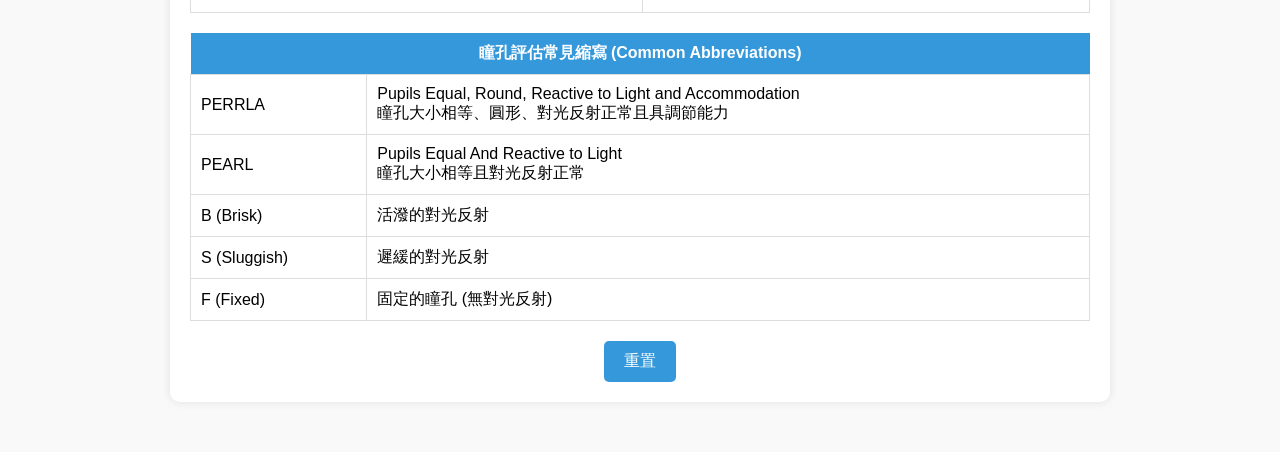
==== commit 491ca83e: "第四次修改" ====
--- a/clinical-cheatsheet.html
+++ b/clinical-cheatsheet.html
@@ -12,7 +12,7 @@
             background-color: #f9f9f9;
         }
         .container {
-            max-width: 800px;
+            max-width: 900px;
             margin: 0 auto;
             background-color: white;
             padding: 20px;
@@ -161,7 +161,6 @@
             border: 1px solid #ddd;
             border-bottom: none;
             min-width: 120px;
-            margin-bottom: 5px;
         }
         .tab.active {
             background-color: #3498db;
@@ -1031,83 +1030,91 @@
                 <table class="abbrev-table">
                     <thead>
                         <tr>
-                            <th style="min-width: 20px;">採血順序</th>
+                            <th style="width: 0%">採血順序</th>
                             <th style="min-width: 100px;">種類</th>
-                            <th style="min-width: 140px;">頭蓋顏色</th>
+                            <th style="min-width: 120px;">頭蓋顏色</th>
                             <th style="min-width: 140px;">添加劑成分</th>
+                            <th style="min-width: 100px;">檢驗項目</th>
                         </tr>
                     </thead>
                     <tbody>
                         <tr>
-                            <td rowspan="2">1.</td>
+                            <td rowspan="2" style="width: 0%">1.</td>
                             <td>血液培養：厭氧</td>
-                            <td style="background-color: #800060; color: white;">蝴蝶針：先好氧再厭氧</td>
+                            <td style="background-color: #800060; color: white;">厭氧</td>
                             <td><img src="images/IMG_2857.JPG" alt="厭氧" width="270" height="110"></td>
-                        </tr>
-                        <tr>
-                            <td>血液培養：好氧</td>
-                            <td style="background-color: #0000b3; color: white;">好氧</td>
+                            <td>培養厭氧菌<br>使用蝴蝶針與IC時：先嗜氧再厭氧</td>
+                        </tr>
+                        <tr>
+                            <td >血液培養：嗜氧</td>
+                            <td style="background-color: #0000b3; color: white;">嗜氧</td>
                             <td><img src="images/IMG_2858.JPG" alt="好氧" width="270" height="110"></td>
-                        </tr>
-                        <tr>
-                            <td rowspan="2">2.</td>
+                            <td>培養嗜氧菌</td>
+                        </tr>
+                        <tr>
+                            <td rowspan="2" style="width: 0%">2.</td>
                             <td>凝血功能</td>
                             <td style="background-color: #4682B4;">淺藍色</td>
                             <td><img src="images/IMG_2849.jpg" alt="藍頭管" width="270" height="110"></td>
+                            <td>1. PT/APTT <br> 2. D-dimer/Fibrinogen <br> 重要：請將血加到黑色箭頭處，不可多也不可少</td>
                         </tr>
                         <tr>
                             <td>紅血球沉降速率<br>ESR</td>
                             <td style="background-color: #000000; color: white;">黑色</td>
                             <td><img src="images/IMG_2854.JPG" alt="藍頭管" width="270" height="110"></td>
-                        </tr>
-                        <tr>
-                            <td rowspan="3">4.</td>
+                            <td>ESR <br>要抽到兩條白線中間</td>
+                        </tr>
+                        <tr>
+                            <td rowspan="3" style="width: 0%">3.</td>
                             <td>生化血清</td>
                             <td style="background-color: #ff0000; color: white;">紅色</td>
                             <td><img src="images/IMG_2852.jpg" alt="紅頭管" width="270" height="110"></td>
+                            <td>生化、血清</td>
                         </tr>
                         <tr>
                             <td>血清/血庫</td>
                             <td style="background-color: #daa520;">黃色</td>
                             <td>Clot activator and gel</td>
+                            <td></td>
                         </tr>
                         <tr>
                             <td>微量元素</td>
                             <td style="background-color: #191970; color: white;">深藍色紅標</td>
                             <td>Silicone Coated</td>
-                        </tr>
-                        <tr>
-                            <td rowspan="2">5.</td>
+                            <td>血中Zn, Cd, Hg, As, Pb</td>
+                        </tr>
+                        <tr >
+                            <td rowspan="1" style="width: 0%">4.</td>
                             <td>生化血漿&特殊</td>
                             <td style="background-color: #008000; color: white;">綠色</td>
                             <td><img src="images/IMG_2850.jpg" alt="綠頭管" width="270" height="110"></td>
-                        </tr>
-                        <tr>
-                            <td>血氣<br>Gas</td>
-                            <td style="background-color: #90ee90;">淺綠色</td>
-                            <td>Heparin and gel</td>
-                        </tr>
-                        <tr>
-                            <td rowspan="3">6.</td>
+                            <td>急生化<br>Ammonia, </td>
+                        </tr>
+                        <tr>
+                            <td rowspan="3" style="width: 0%">5.</td>
                             <td>血液學及血庫</td>
                             <td style="background-color: #9400D3;">紫色</td>
                             <td><img src="images/IMG_2851.jpg" alt="紫頭管" width="270" height="110"></td>
-                        </tr>
-                        <tr>
-                            <td>微量元素</td>
+                            <td>1. 血液學 <br> 2. CBC</td>
+                        </tr>
+                        <tr>
+                            <td >微量元素</td>
                             <td style="background-color: #191970; color: white;">深藍色紫標</td>
                             <td>K₂EDTA</td>
+                            <td></td>
                         </tr>
                         <tr>
                             <td>分生(血漿)</td>
                             <td style="background-color: #ffffff;">白色</td>
                             <td>K₂EDTA and gel</td>
-                        </tr>
-                        <tr>
-                            <td rowspan="1">7.</td>
+                            <td></td>
+                        </tr>
+                        <tr>
+                            <td rowspan="1" style="width: 0%">6.</td>
                             <td>血糖</td>
                             <td style="background-color: #808080; color: white;">灰色</td>
                             <td><img src="images/IMG_2853.jpg" alt="灰頭管" width="270" height="110"></td>
+                            <td>生化、血糖<br>Lactate需冰浴送檢</td>
                         </tr>
                     </tbody>
                 </table>
@@ -1692,76 +1699,6 @@
                                 <li>溫度變化隨病情進展加重</li>
                             </ul>
                         </td>
-                    </tr>
-                </tbody>
-            </table>
-            
-            <!-- Common Clinical Scenarios -->
-            <h2 style="margin-top: 30px;">臨床相關疾病 <br> Associated Clinical Conditions</h2>
-            <table class="edema-table">
-                <thead>
-                    <tr>
-                        <th>疾病/狀況</th>
-                        <th>常見6P表現</th>
-                        <th>臨床注意事項</th>
-                    </tr>
-                </thead>
-                <tbody>
-                    <tr>
-                        <td>急性動脈閉塞</td>
-                        <td>
-                            <ul>
-                                <li>突發性劇烈疼痛</li>
-                                <li>肢體蒼白</li>
-                                <li>脈搏消失</li>
-                                <li>麻木感</li>
-                                <li>肢體活動受限</li>
-                                <li>肢體冰冷</li>
-                            </ul>
-                        </td>
-                        <td>緊急醫療狀況，需立即報告醫師並評估介入治療</td>
-                    </tr>
-                    <tr>
-                        <td>深靜脈血栓</td>
-                        <td>
-                            <ul>
-                                <li>肢體疼痛</li>
-                                <li>可能出現紫脹</li>
-                                <li>脈搏大多保留</li>
-                                <li>輕微麻木感</li>
-                                <li>輕度活動受限</li>
-                                <li>溫度通常正常或輕微升高</li>
-                            </ul>
-                        </td>
-                        <td>需記錄肢體周徑，評估血栓風險，預防肺栓塞</td>
-                    </tr>
-                    <tr>
-                        <td>腔室症候群</td>
-                        <td>
-                            <ul>
-                                <li>嚴重疼痛（與創傷或施加的壓力不成比例）</li>
-                                <li>肢體可能蒼白或紫脹</li>
-                                <li>末梢脈搏可能正常</li>
-                                <li>肢體感覺異常明顯</li>
-                                <li>進行性肌肉無力和癱瘓</li>
-                                <li>肢體可能冰冷</li>
-                            </ul>
-                        </td>
-                        <td>外傷後需密切監測，緊急處理可能需要筋膜切開術</td>
-                    </tr>
-                    <tr>
-                        <td>周邊神經損傷</td>
-                        <td>
-                            <ul>
-                                <li>疼痛沿神經傳導路徑</li>
-                                <li>皮膚顏色正常</li>
-                                <li>脈搏正常</li>
-                                <li>明顯感覺異常</li>
-                                <li>特定肌群活動受限</li>
-                                <li>溫度可能正常</li>
-                            </ul>
-                        </td>
-                        <td>評估肌力和感覺分布，了解神經解剖路徑，評估恢復情況</td>
                     </tr>
                 </tbody>
             </table>
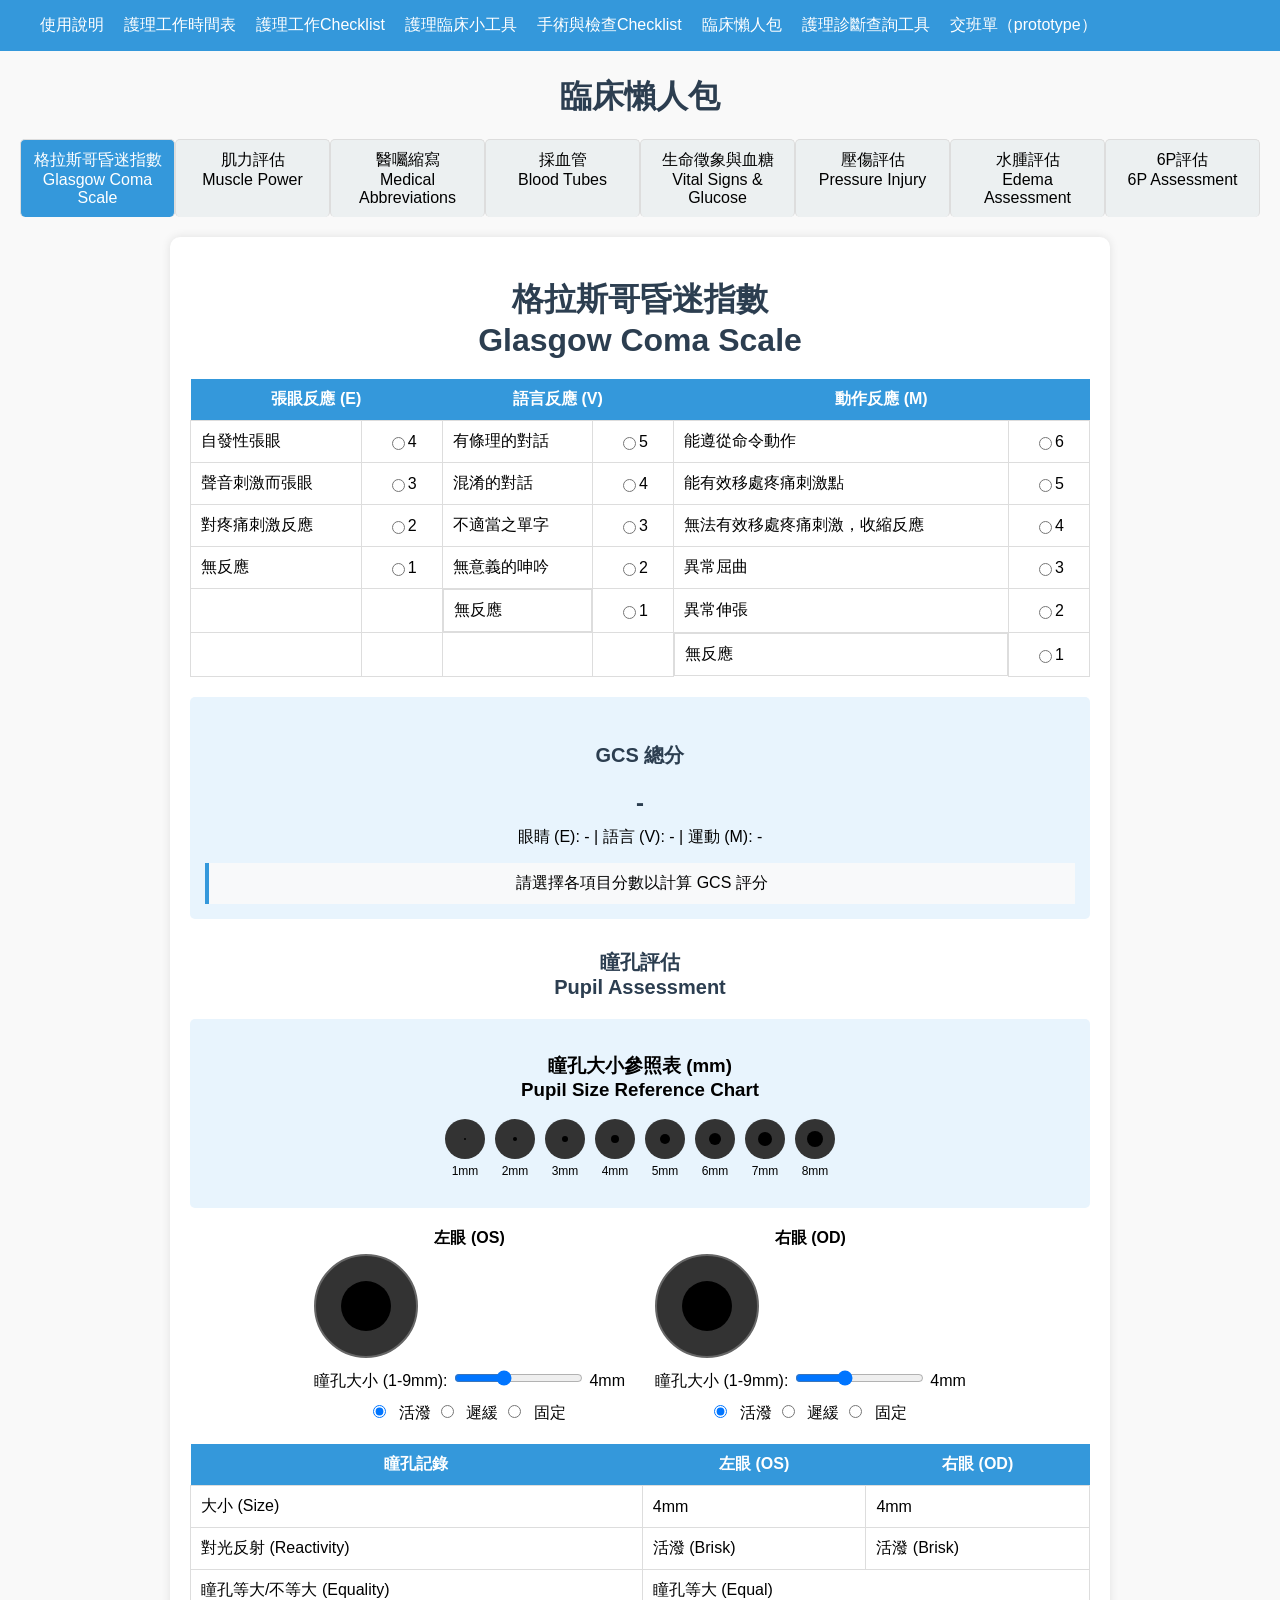
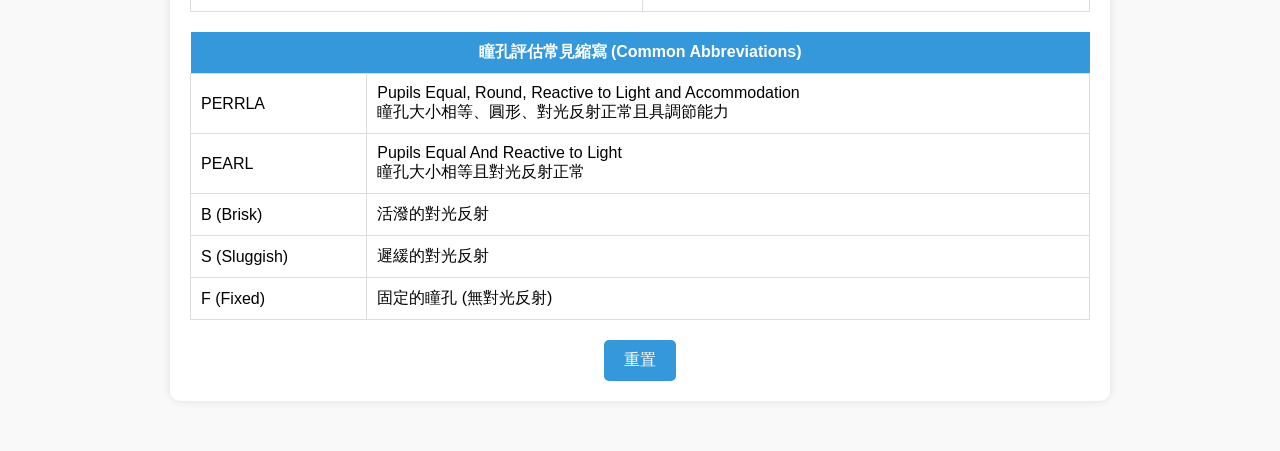
==== commit 4ffa98da: "修改手機版操作" ====
--- a/clinical-cheatsheet.html
+++ b/clinical-cheatsheet.html
@@ -10,6 +10,7 @@
             margin: 0;
             padding: 0 20px 20px 20px;
             background-color: #f9f9f9;
+            padding-top: 60px; /* Added for fixed navigation */
         }
         .container {
             max-width: 900px;
@@ -29,23 +30,133 @@
             font-size: 20px;
             margin-top: 30px;
         }
+        
+        /* Mobile Navigation Styles */
+        .navigation-container {
+            position: fixed;
+            top: 0;
+            left: 0;
+            right: 0;
+            z-index: 1000;
+            background-color: #3498db;
+        }
+        
         .navigation {
+            max-width: 1200px;
+            margin: 0 auto;
+            padding: 15px 20px;
+            display: flex;
+            justify-content: space-between;
+            align-items: center;
+        }
+        
+        .nav-links {
             display: flex;
             justify-content: center;
             gap: 20px;
-            margin-bottom: 10px;
-            background-color: #3498db;
-            padding: 20px;
-        }
-        
-        .navigation a {
+        }
+        
+        .nav-links a {
             color: white;
             text-decoration: none;
         }
         
-        .navigation a:hover {
+        .nav-links a:hover {
             text-decoration: underline;
         }
+        
+        /* Hamburger menu button styles */
+        .nav-toggle {
+            display: none;
+            flex-direction: column;
+            justify-content: space-between;
+            width: 30px;
+            height: 21px;
+            cursor: pointer;
+        }
+        
+        .nav-toggle span {
+            height: 3px;
+            width: 100%;
+            background-color: white;
+            border-radius: 3px;
+            transition: all 0.3s ease;
+        }
+        
+        /* Mobile styles */
+        @media (max-width: 768px) {
+            body {
+                padding-top: 60px;
+            }
+            
+            header h1 {
+                margin-top: 20px !important;
+                font-size: 1.5rem !important;
+            }
+            
+            /* Show hamburger menu button */
+            .nav-toggle {
+                display: flex;
+            }
+            
+            /* Mobile nav links styles */
+            .nav-links {
+                position: absolute;
+                top: 100%;
+                left: 0;
+                right: 0;
+                flex-direction: column;
+                background-color: #3498db;
+                padding: 0;
+                gap: 0;
+                max-height: 0;
+                overflow: hidden;
+                opacity: 0;
+                visibility: hidden;
+                transition: max-height 0.3s ease, opacity 0.3s, visibility 0.3s;
+            }
+            
+            /* Active state for nav links */
+            .nav-links.active {
+                max-height: 500px;
+                opacity: 1;
+                visibility: visible;
+                box-shadow: 0 5px 10px rgba(0, 0, 0, 0.1);
+                display: flex;
+            }
+            
+            /* Nav link styles */
+            .nav-links a {
+                padding: 15px 20px;
+                border-top: 1px solid rgba(255, 255, 255, 0.2);
+                width: 100%;
+                box-sizing: border-box;
+                text-align: left;
+                display: block;
+            }
+            
+            /* Tab scrolling */
+            .tabs {
+                display: flex;
+                flex-wrap: nowrap;
+                overflow-x: auto;
+                padding-bottom: 5px;
+                -webkit-overflow-scrolling: touch;
+                scrollbar-width: none;
+            }
+            
+            .tabs::-webkit-scrollbar {
+                display: none;
+            }
+            
+            .tab {
+                flex: 0 0 auto;
+                white-space: nowrap;
+                min-width: 150px;
+            }
+        }
+        
+        /* Original styles */
         .section-divider {
             border-top: 2px solid #ecf0f1;
             margin: 30px 0;
@@ -175,6 +286,7 @@
         @media (max-width: 600px) {
             .container {
                 padding: 10px;
+                margin-bottom: 15px;
             }
             .gcs-table th, .gcs-table td, .muscle-table th, .muscle-table td, .abbrev-table th, .abbrev-table td, .vital-table th, .vital-table td, .pressure-table th, .pressure-table td, .edema-table th, .edema-table td, .pupil-table th, .pupil-table td {
                 padding: 5px;
@@ -187,6 +299,20 @@
                 flex: none;
                 margin-bottom: 2px;
                 border-radius: 0;
+            }
+            .pupil-container {
+                flex-direction: column;
+                align-items: center;
+            }
+            
+            .result-section {
+                padding: 10px;
+            }
+            
+            .btn-reset {
+                margin-top: 10px;
+                font-size: 14px;
+                padding: 8px 12px;
             }
         }
         .vital-category {
@@ -402,15 +528,24 @@
 </head>
 <body>
     <header>
-        <div class="navigation">
-            <a href="user-guide.html">使用說明</a>
-            <a href="index.html">護理工作時間表</a>
-            <a href="nursing-checklist.html">護理工作Checklist</a>
-            <a href="nursing-clinical-tools.html">護理臨床小工具</a>
-            <a href="surgery-and-exam-checklist.html">手術與檢查Checklist</a>
-            <a href="clinical-cheatsheet.html">臨床懶人包</a>
-            <a href="nursing-diagnosis-search-tool.html">護理診斷查詢工具</a>
-            <a href="nursing-kardex.html">交班單（prototype）</a>
+        <div class="navigation-container">
+            <div class="navigation">
+                <div class="nav-toggle" id="nav-toggle">
+                    <span></span>
+                    <span></span>
+                    <span></span>
+                </div>
+                <div class="nav-links" id="nav-links">
+                    <a href="user-guide.html">使用說明</a>
+                    <a href="index.html">護理工作時間表</a>
+                    <a href="nursing-checklist.html">護理工作Checklist</a>
+                    <a href="nursing-clinical-tools.html">護理臨床小工具</a>
+                    <a href="surgery-and-exam-checklist.html">手術與檢查Checklist</a>
+                    <a href="clinical-cheatsheet.html">臨床懶人包</a>
+                    <a href="nursing-diagnosis-search-tool.html">護理診斷查詢工具</a>
+                    <a href="nursing-kardex.html">交班單（prototype）</a>
+                </div>
+            </div>
         </div>
         <h1 style="font-size: 2rem; margin-top: 15px">臨床懶人包</h1>
     </header>
@@ -1883,6 +2018,9 @@
             // Initialize pupil sizes
             updatePupilSize('left', 4);
             updatePupilSize('right', 4);
+            
+            // Setup mobile menu functionality
+            setupMobileMenu();
         });
 
         // 6P Assessment Functions
@@ -1891,5 +2029,28 @@
                 select.value = '';
             });
         }
-    </Script>
-</body>+        
+        // Mobile menu functionality
+        function setupMobileMenu() {
+            const navToggle = document.getElementById('nav-toggle');
+            const navLinks = document.getElementById('nav-links');
+            
+            if (navToggle && navLinks) {
+                // Bind menu toggle event
+                navToggle.addEventListener('click', function() {
+                    navLinks.classList.toggle('active');
+                });
+                
+                // Close menu when links are clicked (on mobile)
+                navLinks.querySelectorAll('a').forEach(link => {
+                    link.addEventListener('click', function() {
+                        if (window.innerWidth <= 768) {
+                            navLinks.classList.remove('active');
+                        }
+                    });
+                });
+            }
+        }
+    </script>
+</body>
+</html>
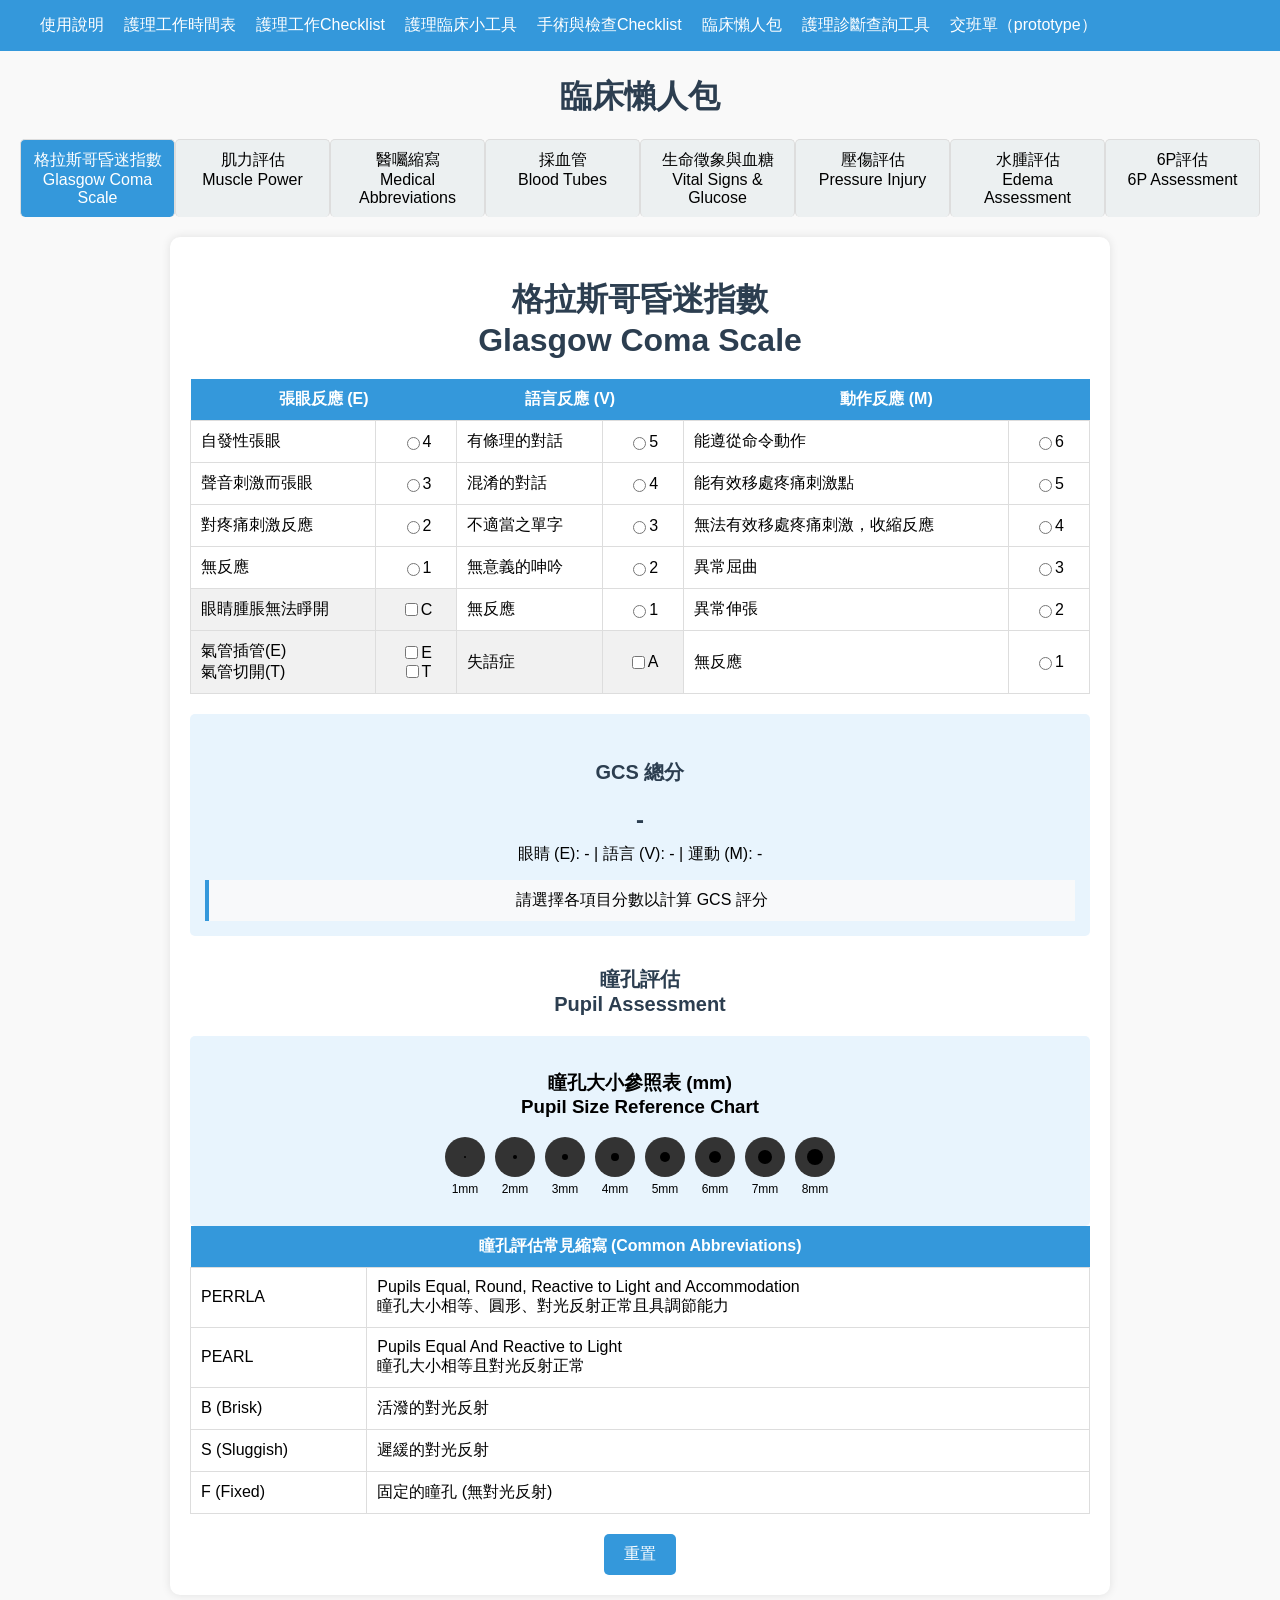
==== commit 00da99a9: "更新懶人包與checklist" ====
--- a/clinical-cheatsheet.html
+++ b/clinical-cheatsheet.html
@@ -4,527 +4,7 @@
     <meta charset="UTF-8">
     <meta name="viewport" content="width=device-width, initial-scale=1.0">
     <title>臨床懶人包</title>
-    <style>
-        body {
-            font-family: 'Microsoft JhengHei', Arial, sans-serif;
-            margin: 0;
-            padding: 0 20px 20px 20px;
-            background-color: #f9f9f9;
-            padding-top: 60px; /* Added for fixed navigation */
-        }
-        .container {
-            max-width: 900px;
-            margin: 0 auto;
-            background-color: white;
-            padding: 20px;
-            border-radius: 10px;
-            box-shadow: 0 0 10px rgba(0,0,0,0.1);
-            margin-bottom: 30px;
-        }
-        h1, h2 {
-            text-align: center;
-            color: #2c3e50;
-            margin-bottom: 20px;
-        }
-        h2 {
-            font-size: 20px;
-            margin-top: 30px;
-        }
-        
-        /* Mobile Navigation Styles */
-        .navigation-container {
-            position: fixed;
-            top: 0;
-            left: 0;
-            right: 0;
-            z-index: 1000;
-            background-color: #3498db;
-        }
-        
-        .navigation {
-            max-width: 1200px;
-            margin: 0 auto;
-            padding: 15px 20px;
-            display: flex;
-            justify-content: space-between;
-            align-items: center;
-        }
-        
-        .nav-links {
-            display: flex;
-            justify-content: center;
-            gap: 20px;
-        }
-        
-        .nav-links a {
-            color: white;
-            text-decoration: none;
-        }
-        
-        .nav-links a:hover {
-            text-decoration: underline;
-        }
-        
-        /* Hamburger menu button styles */
-        .nav-toggle {
-            display: none;
-            flex-direction: column;
-            justify-content: space-between;
-            width: 30px;
-            height: 21px;
-            cursor: pointer;
-        }
-        
-        .nav-toggle span {
-            height: 3px;
-            width: 100%;
-            background-color: white;
-            border-radius: 3px;
-            transition: all 0.3s ease;
-        }
-        
-        /* Mobile styles */
-        @media (max-width: 768px) {
-            body {
-                padding-top: 60px;
-            }
-            
-            header h1 {
-                margin-top: 20px !important;
-                font-size: 1.5rem !important;
-            }
-            
-            /* Show hamburger menu button */
-            .nav-toggle {
-                display: flex;
-            }
-            
-            /* Mobile nav links styles */
-            .nav-links {
-                position: absolute;
-                top: 100%;
-                left: 0;
-                right: 0;
-                flex-direction: column;
-                background-color: #3498db;
-                padding: 0;
-                gap: 0;
-                max-height: 0;
-                overflow: hidden;
-                opacity: 0;
-                visibility: hidden;
-                transition: max-height 0.3s ease, opacity 0.3s, visibility 0.3s;
-            }
-            
-            /* Active state for nav links */
-            .nav-links.active {
-                max-height: 500px;
-                opacity: 1;
-                visibility: visible;
-                box-shadow: 0 5px 10px rgba(0, 0, 0, 0.1);
-                display: flex;
-            }
-            
-            /* Nav link styles */
-            .nav-links a {
-                padding: 15px 20px;
-                border-top: 1px solid rgba(255, 255, 255, 0.2);
-                width: 100%;
-                box-sizing: border-box;
-                text-align: left;
-                display: block;
-            }
-            
-            /* Tab scrolling */
-            .tabs {
-                display: flex;
-                flex-wrap: nowrap;
-                overflow-x: auto;
-                padding-bottom: 5px;
-                -webkit-overflow-scrolling: touch;
-                scrollbar-width: none;
-            }
-            
-            .tabs::-webkit-scrollbar {
-                display: none;
-            }
-            
-            .tab {
-                flex: 0 0 auto;
-                white-space: nowrap;
-                min-width: 150px;
-            }
-        }
-        
-        /* Original styles */
-        .section-divider {
-            border-top: 2px solid #ecf0f1;
-            margin: 30px 0;
-        }
-        .subtitle {
-            font-size: 14px;
-            text-align: center;
-            margin-bottom: 20px;
-            color: #7f8c8d;
-        }
-        .gcs-table, .muscle-table, .abbrev-table, .vital-table, .pressure-table, .edema-table, .pupil-table {
-            width: 100%;
-            border-collapse: collapse;
-            margin-bottom: 20px;
-        }
-        .gcs-table th, .muscle-table th, .abbrev-table th, .vital-table th, .pressure-table th, .edema-table th, .pupil-table th {
-            background-color: #3498db;
-            color: white;
-            padding: 10px;
-            text-align: center;
-            font-weight: bold;
-        }
-        .gcs-table td, .muscle-table td, .abbrev-table td, .vital-table td, .pressure-table td, .edema-table td, .pupil-table td {
-            padding: 10px;
-            border: 1px solid #ddd;
-            vertical-align: middle;
-        }
-        .section-header {
-            background-color: #ecf0f1;
-            font-weight: bold;
-        }
-        .radio-container {
-            display: flex;
-            justify-content: center;
-            align-items: center;
-        }
-        .score {
-            text-align: center;
-            font-weight: bold;
-        }
-        .result-section {
-            margin-top: 20px;
-            padding: 15px;
-            background-color: #e8f4fd;
-            border-radius: 5px;
-            text-align: center;
-        }
-        .total-score {
-            font-size: 24px;
-            font-weight: bold;
-            color: #2c3e50;
-            margin: 10px 0;
-        }
-        .interpretation {
-            margin-top: 15px;
-            padding: 10px;
-            border-left: 4px solid #3498db;
-            background-color: #f8f9fa;
-        }
-        .selected-row {
-            background-color: #d5f5e3;
-        }
-        .selected-cell {
-            background-color: #b8f3d1;
-            color: black;
-        }
-        .btn-reset {
-            display: block;
-            margin: 20px auto 0;
-            padding: 10px 20px;
-            background-color: #3498db;
-            color: white;
-            border: none;
-            border-radius: 5px;
-            cursor: pointer;
-            font-size: 16px;
-        }
-        .btn-reset:hover {
-            background-color: #2980b9;
-        }
-        .bilingual {
-            display: flex;
-            justify-content: space-between;
-            align-items: center;
-        }
-        .chinese {
-            font-weight: normal;
-        }
-        .english {
-            font-style: italic;
-            color: #7f8c8d;
-            font-size: 0.9em;
-        }
-        .score-header {
-            width: 60px;
-        }
-        .abbrev-table td:first-child {
-            font-weight: bold;
-            width: 20%;
-        }
-        .tabs {
-            display: flex;
-            flex-wrap: wrap;
-            margin-bottom: 20px;
-        }
-        .tab {
-            flex: 1;
-            text-align: center;
-            padding: 10px;
-            background-color: #ecf0f1;
-            cursor: pointer;
-            border-radius: 5px;
-            border: 1px solid #ddd;
-            border-bottom: none;
-            min-width: 120px;
-        }
-        .tab.active {
-            background-color: #3498db;
-            color: white;
-        }
-        .tab-content {
-            display: none;
-        }
-        .tab-content.active {
-            display: block;
-        }
-        @media (max-width: 600px) {
-            .container {
-                padding: 10px;
-                margin-bottom: 15px;
-            }
-            .gcs-table th, .gcs-table td, .muscle-table th, .muscle-table td, .abbrev-table th, .abbrev-table td, .vital-table th, .vital-table td, .pressure-table th, .pressure-table td, .edema-table th, .edema-table td, .pupil-table th, .pupil-table td {
-                padding: 5px;
-                font-size: 14px;
-            }
-            .tabs {
-                flex-direction: column;
-            }
-            .tab {
-                flex: none;
-                margin-bottom: 2px;
-                border-radius: 0;
-            }
-            .pupil-container {
-                flex-direction: column;
-                align-items: center;
-            }
-            
-            .result-section {
-                padding: 10px;
-            }
-            
-            .btn-reset {
-                margin-top: 10px;
-                font-size: 14px;
-                padding: 8px 12px;
-            }
-        }
-        .vital-category {
-            background-color: #ecf0f1;
-            font-weight: bold;
-        }
-        .normal-value {
-            color: #16a085;
-            font-weight: bold;
-        }
-        .abnormal-value {
-            color: #c0392b;
-            font-weight: bold;
-        }
-        .stage {
-            font-weight: bold;
-            text-align: center;
-        }
-        .stage-1 {
-            background-color: #ffe6e6;
-        }
-        .stage-2 {
-            background-color: #ffcccc;
-        }
-        .stage-3 {
-            background-color: #ff9999;
-        }
-        .stage-4 {
-            background-color: #ff6666;
-        }
-        .stage-u {
-            background-color: #cc9966;
-        }
-        .stage-dti {
-            background-color: #9966cc;
-            color: white;
-        }
-        .braden-category {
-            background-color: #ecf0f1;
-            font-weight: bold;
-            text-align: center;
-        }
-        .braden-score {
-            width: 40px;
-            text-align: center;
-        }
-        .braden-header {
-            width: 16%;
-        }
-        
-        /* New styles for pupil assessment */
-        .pupil-container {
-            display: flex;
-            justify-content: center;
-            gap: 30px;
-            margin: 20px 0;
-        }
-        .pupil {
-            width: 100px;
-            height: 100px;
-            border-radius: 50%;
-            background-color: #333;
-            border: 2px solid #666;
-            position: relative;
-            display: flex;
-            align-items: center;
-            justify-content: center;
-            margin-bottom: 10px;
-        }
-        .pupil-inner {
-            background-color: black;
-            border-radius: 50%;
-            position: absolute;
-            top: 50%;
-            left: 50%;
-            transform: translate(-50%, -50%);
-            transition: all 0.3s ease;
-        }
-        .pupil-controls {
-            text-align: center;
-            margin-top: 10px;
-        }
-        .pupil-size-label {
-            display: block;
-            font-weight: bold;
-            margin-bottom: 5px;
-        }
-        .pupil-side {
-            text-align: center;
-        }
-        .pupil-reactivity {
-            display: flex;
-            justify-content: center;
-            margin-top: 10px;
-        }
-        .pupil-reactivity label {
-            margin: 0 5px;
-        }
-        
-        /* New styles for edema assessment */
-        .edema-grade {
-            font-weight: bold;
-            text-align: center;
-        }
-        .edema-grade-1 {
-            background-color: #e8f8f5;
-        }
-        .edema-grade-2 {
-            background-color: #d1f2eb;
-        }
-        .edema-grade-3 {
-            background-color: #a3e4d7;
-        }
-        .edema-grade-4 {
-            background-color: #76d7c4;
-        }
-        .edema-image {
-            text-align: center;
-            margin: 20px 0;
-        }
-        .edema-circle {
-            display: inline-block;
-            width: 60px;
-            height: 60px;
-            border-radius: 50%;
-            background-color: #ecf0f1;
-            margin: 0 5px;
-            position: relative;
-            border: 2px solid #bdc3c7;
-        }
-        .edema-indent {
-            position: absolute;
-            background-color: rgba(52, 152, 219, 0.4);
-            border-radius: 50%;
-            top: 50%;
-            left: 50%;
-            transform: translate(-50%, -50%);
-        }
-        .edema-grade-1 .edema-indent {
-            width: 15px;
-            height: 15px;
-        }
-        .edema-grade-2 .edema-indent {
-            width: 25px;
-            height: 25px;
-        }
-        .edema-grade-3 .edema-indent {
-            width: 35px;
-            height: 35px;
-        }
-        .edema-grade-4 .edema-indent {
-            width: 45px;
-            height: 45px;
-        }
-        
-        /* New styles for pupil size chart */
-        .pupil-size-chart {
-            display: flex;
-            justify-content: center;
-            flex-wrap: wrap;
-            gap: 10px;
-            margin: 15px 0;
-        }
-        .pupil-example {
-            display: flex;
-            flex-direction: column;
-            align-items: center;
-        }
-        .pupil-circle {
-            width: 40px;
-            height: 40px;
-            border-radius: 50%;
-            background-color: #333;
-            display: flex;
-            align-items: center;
-            justify-content: center;
-            margin-bottom: 5px;
-        }
-        .pupil-black {
-            background-color: black;
-            border-radius: 50%;
-        }
-        .size-label {
-            font-size: 12px;
-            text-align: center;
-        }
-
-        .power-input {
-            width: 80px;
-            padding: 5px;
-            border: 1px solid #ccc;
-            border-radius: 5px;
-            text-align: center;
-            font-size: 16px;
-        }
-        
-        .power-input:focus {
-            outline: none;
-            border-color: #3498db;
-            box-shadow: 0 0 5px rgba(52, 152, 219, 0.5);
-        }
-        
-        /* 隱藏輸入框上下箭頭 */
-        .power-input::-webkit-inner-spin-button, 
-        .power-input::-webkit-outer-spin-button { 
-            -webkit-appearance: none; 
-            margin: 0; 
-        }
-        .power-input {
-            -moz-appearance: textfield;
-        }
-    </style>
+    <link rel="stylesheet" href="css/clinical-cheatsheet.css">
 </head>
 <body>
     <header>
@@ -691,10 +171,17 @@
                         </td>
                     </tr>
                     <tr>
-                        <td></td>
-                        <td></td>
-                        <td class="bilingual">
-                            <span class="chinese">無反應</span>
+                        <td class="special-conditions">
+                            <span>眼睛腫脹無法睜開</span>
+                        </td>
+                        <td class="special-conditions">
+                            <div class="radio-container">
+                                <input type="checkbox" id="closeEyes" onchange="updateScore()">
+                                <label for="closeEyes">C</label>
+                            </div>
+                        </td>
+                        <td>
+                            <span>無反應</span>
                         </td>
                         <td>
                             <div class="radio-container">
@@ -713,12 +200,30 @@
                         </td>
                     </tr>
                     <tr>
-                        <td></td>
-                        <td></td>
-                        <td></td>
-                        <td></td>
-                        <td class="bilingual">
-                            <span class="chinese">無反應</span>
+                        <td class="special-conditions">
+                            <span>氣管插管(E)<br>氣管切開(T)</span>
+                        </td>
+                        <td class="special-conditions">
+                            <div class="radio-container">
+                                <input type="checkbox" id="endotracheal" onchange="updateScore()">
+                                <label for="endotracheal">E</label>
+                            </div>
+                            <div class="radio-container">
+                                <input type="checkbox" id="tracheostomy" onchange="updateScore()">
+                                <label for="tracheostomy">T</label>
+                            </div>
+                        </td>
+                        <td class="special-conditions">
+                            <span>失語症</span>
+                        </td>
+                        <td class="special-conditions">
+                            <div class="radio-container">
+                                <input type="checkbox" id="aphasia" onchange="updateScore()">
+                                <label for="aphasia">A</label>
+                            </div>
+                        </td>
+                        <td>
+                            <span>無反應</span>
                         </td>
                         <td>
                             <div class="radio-container">
@@ -801,88 +306,6 @@
                 </div>
             </div>
             
-            <!-- Interactive Pupil Assessment Tool -->
-            <div class="pupil-container">
-                <div class="pupil-side">
-                    <label class="pupil-size-label">左眼 (OS)</label>
-                    <div class="pupil" id="leftPupil">
-                        <div class="pupil-inner" id="leftPupilInner" style="width: 40%; height: 40%;"></div>
-                    </div>
-                    <div class="pupil-controls">
-                        <label for="leftPupilSize">瞳孔大小 (1-9mm):</label>
-                        <input type="range" id="leftPupilSize" min="1" max="9" value="4" oninput="updatePupilSize('left', this.value)">
-                        <span id="leftSizeValue">4mm</span>
-                    </div>
-                    <div class="pupil-reactivity">
-                        <div>
-                            <input type="radio" id="leftBrisk" name="leftReactivity" value="brisk" checked>
-                            <label for="leftBrisk">活潑</label>
-                        </div>
-                        <div>
-                            <input type="radio" id="leftSlug" name="leftReactivity" value="sluggish">
-                            <label for="leftSlug">遲緩</label>
-                        </div>
-                        <div>
-                            <input type="radio" id="leftFixed" name="leftReactivity" value="fixed">
-                            <label for="leftFixed">固定</label>
-                        </div>
-                    </div>
-                </div>
-
-                <div class="pupil-side">
-                    <label class="pupil-size-label">右眼 (OD)</label>
-                    <div class="pupil" id="rightPupil">
-                        <div class="pupil-inner" id="rightPupilInner" style="width: 40%; height: 40%;"></div>
-                    </div>
-                    <div class="pupil-controls">
-                        <label for="rightPupilSize">瞳孔大小 (1-9mm):</label>
-                        <input type="range" id="rightPupilSize" min="1" max="9" value="4" oninput="updatePupilSize('right', this.value)">
-                        <span id="rightSizeValue">4mm</span>
-                    </div>
-                    <div class="pupil-reactivity">
-                        <div>
-                            <input type="radio" id="rightBrisk" name="rightReactivity" value="brisk" checked>
-                            <label for="rightBrisk">活潑</label>
-                        </div>
-                        <div>
-                            <input type="radio" id="rightSlug" name="rightReactivity" value="sluggish">
-                            <label for="rightSlug">遲緩</label>
-                        </div>
-                        <div>
-                            <input type="radio" id="rightFixed" name="rightReactivity" value="fixed">
-                            <label for="rightFixed">固定</label>
-                        </div>
-                    </div>
-                </div>
-            </div>
-            
-            <!-- Pupil Assessment Recording Table -->
-            <table class="pupil-table">
-                <thead>
-                    <tr>
-                        <th>瞳孔記錄</th>
-                        <th>左眼 (OS)</th>
-                        <th>右眼 (OD)</th>
-                    </tr>
-                </thead>
-                <tbody>
-                    <tr>
-                        <td>大小 (Size)</td>
-                        <td id="recordLeftSize">4mm</td>
-                        <td id="recordRightSize">4mm</td>
-                    </tr>
-                    <tr>
-                        <td>對光反射 (Reactivity)</td>
-                        <td id="recordLeftReactivity">活潑 (Brisk)</td>
-                        <td id="recordRightReactivity">活潑 (Brisk)</td>
-                    </tr>
-                    <tr>
-                        <td>瞳孔等大/不等大 (Equality)</td>
-                        <td colspan="2" id="pupilEquality">瞳孔等大 (Equal)</td>
-                    </tr>
-                </tbody>
-            </table>
-            
             <table class="pupil-table">
                 <thead>
                     <tr>
@@ -1351,8 +774,7 @@
                         </td>
                         <td>
                             正常: &lt;120/80 mmHg<br>
-                            高血壓前期: 120-139/80-89 mmHg<br>
-                            高血壓: ≥140/90 mmHg
+                            高血壓: 大於130 or 80 mmHg
                         </td>
                     </tr>
                     <tr>
@@ -1842,215 +1264,6 @@
         </div>
     </div>
 
-    <script>
-        function openTab(tabName) {
-            // Hide all tab contents
-            var tabContents = document.getElementsByClassName("tab-content");
-            for (var i = 0; i < tabContents.length; i++) {
-                tabContents[i].classList.remove("active");
-            }
-            
-            // Deactivate all tabs
-            var tabs = document.getElementsByClassName("tab");
-            for (var i = 0; i < tabs.length; i++) {
-                tabs[i].classList.remove("active");
-            }
-            
-            // Show the selected tab content
-            document.getElementById(tabName).classList.add("active");
-            
-            // Activate the clicked tab
-            var activeTab = document.querySelector(`.tab[onclick="openTab('${tabName}')"]`);
-            activeTab.classList.add("active");
-        }
-        
-        function updateScore() {
-            // Clear previously selected rows
-            document.querySelectorAll('td.selected-cell').forEach(cell => {
-                cell.classList.remove('selected-cell');
-            });
-            
-            // Get selected values
-            const eyeValue = document.querySelector('input[name="eye"]:checked')?.value;
-            const verbalValue = document.querySelector('input[name="verbal"]:checked')?.value;
-            const motorValue = document.querySelector('input[name="motor"]:checked')?.value;
-            
-            // Highlight selected cells
-            if (eyeValue) {
-                document.querySelector(`#eye${eyeValue}`).closest('td').classList.add('selected-cell');
-            }
-            if (verbalValue) {
-                document.querySelector(`#verbal${verbalValue}`).closest('td').classList.add('selected-cell');
-            }
-            if (motorValue) {
-                document.querySelector(`#motor${motorValue}`).closest('td').classList.add('selected-cell');
-            }
-            
-            // Update score display
-            document.getElementById('eyeScore').textContent = eyeValue || '-';
-            document.getElementById('verbalScore').textContent = verbalValue || '-';
-            document.getElementById('motorScore').textContent = motorValue || '-';
-            
-            // Calculate total if all scores are selected
-            if (eyeValue && verbalValue && motorValue) {
-                const totalScore = parseInt(eyeValue) + parseInt(verbalValue) + parseInt(motorValue);
-                document.getElementById('totalScore').textContent = totalScore;
-                
-                // Update interpretation
-                let interpretation = '';
-                if (totalScore >= 13) {
-                    interpretation = '輕度腦損傷 <br> Mild brain injury';
-                } else if (totalScore >= 9) {
-                    interpretation = '中度腦損傷 <br> Moderate brain injury';
-                } else if (totalScore >= 3) {
-                    interpretation = '重度腦損傷 <br> Severe brain injury';
-                }
-                
-                document.getElementById('interpretation').innerHTML = interpretation;
-            } else {
-                document.getElementById('totalScore').textContent = '-';
-                document.getElementById('interpretation').innerHTML = '請選擇各項目分數以計算 GCS 評分 <br> Please select scores for all items to calculate GCS';
-            }
-        }
-        
-        function resetGCS() {
-            document.querySelectorAll('input[type="radio"]').forEach(radio => {
-                radio.checked = false;
-            });
-            
-            document.querySelectorAll('td.selected-cell').forEach(cell => {
-                cell.classList.remove('selected-cell');
-            });
-            
-            document.getElementById('eyeScore').textContent = '-';
-            document.getElementById('verbalScore').textContent = '-';
-            document.getElementById('motorScore').textContent = '-';
-            document.getElementById('totalScore').textContent = '-';
-            document.getElementById('interpretation').innerHTML = '請選擇各項目分數以計算 GCS 評分 <br> Please select scores for all items to calculate GCS';
-        }
-        
-        function resetMuscle() {
-            document.querySelectorAll('.power-input').forEach(input => {
-                input.value = '';
-            });
-        }
-        
-        // Pupil Assessment Functions
-        function updatePupilSize(side, size) {
-            const percentage = parseInt(size) * 10 + 10; // Calculate percentage (1mm = 20%, 9mm = 100%)
-            const pupilInner = document.getElementById(side + 'PupilInner');
-            
-            pupilInner.style.width = percentage + '%';
-            pupilInner.style.height = percentage + '%';
-            
-            // Update size display
-            document.getElementById(side + 'SizeValue').textContent = size + 'mm';
-            document.getElementById('record' + side.charAt(0).toUpperCase() + side.slice(1) + 'Size').textContent = size + 'mm';
-            
-            // Update reactivity display based on selected radio
-            const reactivity = document.querySelector('input[name="' + side + 'Reactivity"]:checked').value;
-            updatePupilReactivity(side, reactivity);
-            
-            // Check pupil equality
-            checkPupilEquality();
-        }
-        
-        function updatePupilReactivity(side, reactivity) {
-            let reactivityText = '';
-            switch(reactivity) {
-                case 'brisk':
-                    reactivityText = '活潑 (Brisk)';
-                    break;
-                case 'sluggish':
-                    reactivityText = '遲緩 (Sluggish)';
-                    break;
-                case 'fixed':
-                    reactivityText = '固定 (Fixed)';
-                    break;
-            }
-            
-            document.getElementById('record' + side.charAt(0).toUpperCase() + side.slice(1) + 'Reactivity').textContent = reactivityText;
-        }
-        
-        function checkPupilEquality() {
-            const leftSize = document.getElementById('leftPupilSize').value;
-            const rightSize = document.getElementById('rightPupilSize').value;
-            
-            if (leftSize === rightSize) {
-                document.getElementById('pupilEquality').textContent = '瞳孔等大 (Equal)';
-            } else {
-                document.getElementById('pupilEquality').textContent = '瞳孔不等大 (Unequal)';
-            }
-        }
-        
-        function resetPupils() {
-            // Reset left pupil
-            document.getElementById('leftPupilSize').value = 4;
-            document.getElementById('leftBrisk').checked = true;
-            updatePupilSize('left', 4);
-            
-            // Reset right pupil
-            document.getElementById('rightPupilSize').value = 4;
-            document.getElementById('rightBrisk').checked = true;
-            updatePupilSize('right', 4);
-            
-            // Update equality
-            document.getElementById('pupilEquality').textContent = '瞳孔等大 (Equal)';
-        }
-        
-        
-        // Add event listeners for pupil reactivity
-        document.addEventListener('DOMContentLoaded', function() {
-            // Add event listeners for left pupil reactivity
-            document.querySelectorAll('input[name="leftReactivity"]').forEach(radio => {
-                radio.addEventListener('change', function() {
-                    updatePupilReactivity('left', this.value);
-                });
-            });
-            
-            // Add event listeners for right pupil reactivity
-            document.querySelectorAll('input[name="rightReactivity"]').forEach(radio => {
-                radio.addEventListener('change', function() {
-                    updatePupilReactivity('right', this.value);
-                });
-            });
-            
-            // Initialize pupil sizes
-            updatePupilSize('left', 4);
-            updatePupilSize('right', 4);
-            
-            // Setup mobile menu functionality
-            setupMobileMenu();
-        });
-
-        // 6P Assessment Functions
-        function resetSixP() {
-            document.querySelectorAll('.sixp-select').forEach(select => {
-                select.value = '';
-            });
-        }
-        
-        // Mobile menu functionality
-        function setupMobileMenu() {
-            const navToggle = document.getElementById('nav-toggle');
-            const navLinks = document.getElementById('nav-links');
-            
-            if (navToggle && navLinks) {
-                // Bind menu toggle event
-                navToggle.addEventListener('click', function() {
-                    navLinks.classList.toggle('active');
-                });
-                
-                // Close menu when links are clicked (on mobile)
-                navLinks.querySelectorAll('a').forEach(link => {
-                    link.addEventListener('click', function() {
-                        if (window.innerWidth <= 768) {
-                            navLinks.classList.remove('active');
-                        }
-                    });
-                });
-            }
-        }
-    </script>
+    <script src="javascript/clinical-cheatsheet.js"></script>
 </body>
 </html>
--- a/css/clinical-cheatsheet.css
+++ b/css/clinical-cheatsheet.css
@@ -0,0 +1,546 @@
+body {
+    font-family: 'Microsoft JhengHei', Arial, sans-serif;
+    margin: 0;
+    padding: 0 20px 20px 20px;
+    background-color: #f9f9f9;
+    padding-top: 60px; /* Added for fixed navigation */
+}
+.container {
+    max-width: 900px;
+    margin: 0 auto;
+    background-color: white;
+    padding: 20px;
+    border-radius: 10px;
+    box-shadow: 0 0 10px rgba(0,0,0,0.1);
+    margin-bottom: 30px;
+}
+h1, h2 {
+    text-align: center;
+    color: #2c3e50;
+    margin-bottom: 20px;
+}
+h2 {
+    font-size: 20px;
+    margin-top: 30px;
+}
+
+/* Mobile Navigation Styles */
+.navigation-container {
+    position: fixed;
+    top: 0;
+    left: 0;
+    right: 0;
+    z-index: 1000;
+    background-color: #3498db;
+}
+
+.navigation {
+    max-width: 1200px;
+    margin: 0 auto;
+    padding: 15px 20px;
+    display: flex;
+    justify-content: space-between;
+    align-items: center;
+}
+
+.nav-links {
+    display: flex;
+    justify-content: center;
+    gap: 20px;
+}
+
+.nav-links a {
+    color: white;
+    text-decoration: none;
+}
+
+.nav-links a:hover {
+    text-decoration: underline;
+}
+
+/* Hamburger menu button styles */
+.nav-toggle {
+    display: none;
+    flex-direction: column;
+    justify-content: space-between;
+    width: 30px;
+    height: 21px;
+    cursor: pointer;
+}
+
+.nav-toggle span {
+    height: 3px;
+    width: 100%;
+    background-color: white;
+    border-radius: 3px;
+    transition: all 0.3s ease;
+}
+
+/* Mobile styles */
+@media (max-width: 768px) {
+    body {
+        padding-top: 60px;
+    }
+    
+    header h1 {
+        margin-top: 20px !important;
+        font-size: 1.5rem !important;
+    }
+    
+    /* Show hamburger menu button */
+    .nav-toggle {
+        display: flex;
+    }
+    
+    /* Mobile nav links styles */
+    .nav-links {
+        position: absolute;
+        top: 100%;
+        left: 0;
+        right: 0;
+        flex-direction: column;
+        background-color: #3498db;
+        padding: 0;
+        gap: 0;
+        max-height: 0;
+        overflow: hidden;
+        opacity: 0;
+        visibility: hidden;
+        transition: max-height 0.3s ease, opacity 0.3s, visibility 0.3s;
+    }
+    
+    /* Active state for nav links */
+    .nav-links.active {
+        max-height: 500px;
+        opacity: 1;
+        visibility: visible;
+        box-shadow: 0 5px 10px rgba(0, 0, 0, 0.1);
+        display: flex;
+    }
+    
+    /* Nav link styles */
+    .nav-links a {
+        padding: 15px 20px;
+        border-top: 1px solid rgba(255, 255, 255, 0.2);
+        width: 100%;
+        box-sizing: border-box;
+        text-align: left;
+        display: block;
+    }
+    
+    /* Tab scrolling */
+    .tabs {
+        display: flex;
+        flex-wrap: nowrap;
+        overflow-x: auto;
+        padding-bottom: 5px;
+        -webkit-overflow-scrolling: touch;
+        scrollbar-width: none;
+    }
+    
+    .tabs::-webkit-scrollbar {
+        display: none;
+    }
+    
+    .tab {
+        flex: 0 0 auto;
+        white-space: nowrap;
+        min-width: 150px;
+    }
+}
+
+/* Original styles */
+.section-divider {
+    border-top: 2px solid #ecf0f1;
+    margin: 30px 0;
+}
+.subtitle {
+    font-size: 14px;
+    text-align: center;
+    margin-bottom: 20px;
+    color: #7f8c8d;
+}
+.gcs-table, .muscle-table, .abbrev-table, .vital-table, .pressure-table, .edema-table, .pupil-table {
+    width: 100%;
+    border-collapse: collapse;
+    margin-bottom: 20px;
+}
+.gcs-table th, .muscle-table th, .abbrev-table th, .vital-table th, .pressure-table th, .edema-table th, .pupil-table th {
+    background-color: #3498db;
+    color: white;
+    padding: 10px;
+    text-align: center;
+    font-weight: bold;
+}
+.gcs-table td, .muscle-table td, .abbrev-table td, .vital-table td, .pressure-table td, .edema-table td, .pupil-table td {
+    padding: 10px;
+    border: 1px solid #ddd;
+    vertical-align: middle;
+}
+.section-header {
+    background-color: #ecf0f1;
+    font-weight: bold;
+}
+.radio-container {
+    display: flex;
+    justify-content: center;
+    align-items: center;
+}
+.score {
+    text-align: center;
+    font-weight: bold;
+}
+.result-section {
+    margin-top: 20px;
+    padding: 15px;
+    background-color: #e8f4fd;
+    border-radius: 5px;
+    text-align: center;
+}
+.total-score {
+    font-size: 24px;
+    font-weight: bold;
+    color: #2c3e50;
+    margin: 10px 0;
+}
+.interpretation {
+    margin-top: 15px;
+    padding: 10px;
+    border-left: 4px solid #3498db;
+    background-color: #f8f9fa;
+}
+.selected-row {
+    background-color: #d5f5e3;
+}
+.selected-cell {
+    background-color: #b8f3d1;
+    color: black;
+}
+.btn-reset {
+    display: block;
+    margin: 20px auto 0;
+    padding: 10px 20px;
+    background-color: #3498db;
+    color: white;
+    border: none;
+    border-radius: 5px;
+    cursor: pointer;
+    font-size: 16px;
+}
+.btn-reset:hover {
+    background-color: #2980b9;
+}
+.bilingual {
+    display: flex;
+    justify-content: space-between;
+    align-items: center;
+}
+.chinese {
+    font-weight: normal;
+}
+.english {
+    font-style: italic;
+    color: #7f8c8d;
+    font-size: 0.9em;
+}
+.score-header {
+    width: 60px;
+}
+.abbrev-table td:first-child {
+    font-weight: bold;
+    width: 20%;
+}
+.tabs {
+    display: flex;
+    flex-wrap: wrap;
+    margin-bottom: 20px;
+}
+.tab {
+    flex: 1;
+    text-align: center;
+    padding: 10px;
+    background-color: #ecf0f1;
+    cursor: pointer;
+    border-radius: 5px;
+    border: 1px solid #ddd;
+    border-bottom: none;
+    min-width: 120px;
+}
+.tab.active {
+    background-color: #3498db;
+    color: white;
+}
+.tab-content {
+    display: none;
+}
+.tab-content.active {
+    display: block;
+}
+@media (max-width: 600px) {
+    .container {
+        padding: 10px;
+        margin-bottom: 15px;
+    }
+    .gcs-table th, .gcs-table td, .muscle-table th, .muscle-table td, .abbrev-table th, .abbrev-table td, .vital-table th, .vital-table td, .pressure-table th, .pressure-table td, .edema-table th, .edema-table td, .pupil-table th, .pupil-table td {
+        padding: 5px;
+        font-size: 14px;
+    }
+    .tabs {
+        flex-direction: column;
+    }
+    .tab {
+        flex: none;
+        margin-bottom: 2px;
+        border-radius: 0;
+    }
+    .pupil-container {
+        flex-direction: column;
+        align-items: center;
+    }
+    
+    .result-section {
+        padding: 10px;
+    }
+    
+    .btn-reset {
+        margin-top: 10px;
+        font-size: 14px;
+        padding: 8px 12px;
+    }
+}
+.vital-category {
+    background-color: #ecf0f1;
+    font-weight: bold;
+}
+.normal-value {
+    color: #16a085;
+    font-weight: bold;
+}
+.abnormal-value {
+    color: #c0392b;
+    font-weight: bold;
+}
+.stage {
+    font-weight: bold;
+    text-align: center;
+}
+.stage-1 {
+    background-color: #ffe6e6;
+}
+.stage-2 {
+    background-color: #ffcccc;
+}
+.stage-3 {
+    background-color: #ff9999;
+}
+.stage-4 {
+    background-color: #ff6666;
+}
+.stage-u {
+    background-color: #cc9966;
+}
+.stage-dti {
+    background-color: #9966cc;
+    color: white;
+}
+.braden-category {
+    background-color: #ecf0f1;
+    font-weight: bold;
+    text-align: center;
+}
+.braden-score {
+    width: 40px;
+    text-align: center;
+}
+.braden-header {
+    width: 16%;
+}
+
+/* New styles for pupil assessment */
+.pupil-container {
+    display: flex;
+    justify-content: center;
+    gap: 30px;
+    margin: 20px 0;
+}
+.pupil {
+    width: 100px;
+    height: 100px;
+    border-radius: 50%;
+    background-color: #333;
+    border: 2px solid #666;
+    position: relative;
+    display: flex;
+    align-items: center;
+    justify-content: center;
+    margin-bottom: 10px;
+}
+.pupil-inner {
+    background-color: black;
+    border-radius: 50%;
+    position: absolute;
+    top: 50%;
+    left: 50%;
+    transform: translate(-50%, -50%);
+    transition: all 0.3s ease;
+}
+.pupil-controls {
+    text-align: center;
+    margin-top: 10px;
+}
+.pupil-size-label {
+    display: block;
+    font-weight: bold;
+    margin-bottom: 5px;
+}
+.pupil-side {
+    text-align: center;
+}
+.pupil-reactivity {
+    display: flex;
+    justify-content: center;
+    margin-top: 10px;
+}
+.pupil-reactivity label {
+    margin: 0 5px;
+}
+
+/* New styles for edema assessment */
+.edema-grade {
+    font-weight: bold;
+    text-align: center;
+}
+.edema-grade-1 {
+    background-color: #e8f8f5;
+}
+.edema-grade-2 {
+    background-color: #d1f2eb;
+}
+.edema-grade-3 {
+    background-color: #a3e4d7;
+}
+.edema-grade-4 {
+    background-color: #76d7c4;
+}
+.edema-image {
+    text-align: center;
+    margin: 20px 0;
+}
+.edema-circle {
+    display: inline-block;
+    width: 60px;
+    height: 60px;
+    border-radius: 50%;
+    background-color: #ecf0f1;
+    margin: 0 5px;
+    position: relative;
+    border: 2px solid #bdc3c7;
+}
+.edema-indent {
+    position: absolute;
+    background-color: rgba(52, 152, 219, 0.4);
+    border-radius: 50%;
+    top: 50%;
+    left: 50%;
+    transform: translate(-50%, -50%);
+}
+.edema-grade-1 .edema-indent {
+    width: 15px;
+    height: 15px;
+}
+.edema-grade-2 .edema-indent {
+    width: 25px;
+    height: 25px;
+}
+.edema-grade-3 .edema-indent {
+    width: 35px;
+    height: 35px;
+}
+.edema-grade-4 .edema-indent {
+    width: 45px;
+    height: 45px;
+}
+
+/* New styles for pupil size chart */
+.pupil-size-chart {
+    display: flex;
+    justify-content: center;
+    flex-wrap: wrap;
+    gap: 10px;
+    margin: 15px 0;
+}
+.pupil-example {
+    display: flex;
+    flex-direction: column;
+    align-items: center;
+}
+.pupil-circle {
+    width: 40px;
+    height: 40px;
+    border-radius: 50%;
+    background-color: #333;
+    display: flex;
+    align-items: center;
+    justify-content: center;
+    margin-bottom: 5px;
+}
+.pupil-black {
+    background-color: black;
+    border-radius: 50%;
+}
+.size-label {
+    font-size: 12px;
+    text-align: center;
+}
+
+.power-input {
+    width: 80px;
+    padding: 5px;
+    border: 1px solid #ccc;
+    border-radius: 5px;
+    text-align: center;
+    font-size: 16px;
+}
+
+.power-input:focus {
+    outline: none;
+    border-color: #3498db;
+    box-shadow: 0 0 5px rgba(52, 152, 219, 0.5);
+}
+
+/* 隱藏輸入框上下箭頭 */
+.power-input::-webkit-inner-spin-button, 
+.power-input::-webkit-outer-spin-button { 
+    -webkit-appearance: none; 
+    margin: 0; 
+}
+.power-input {
+    appearance: textfield;
+}
+
+.special-conditions {
+    background-color:  rgb(241, 241, 241);
+}
+
+.conditions-grid {
+    display: grid;
+    grid-template-columns: repeat(2, 1fr);
+    gap: 10px;
+    margin-top: 10px;
+}
+
+.condition-item {
+    display: flex;
+    align-items: center;
+    padding: 5px;
+}
+
+.condition-item input[type="checkbox"] {
+    margin-right: 8px;
+}
+
+@media (max-width: 600px) {
+    .conditions-grid {
+        grid-template-columns: 1fr;
+    }
+} 
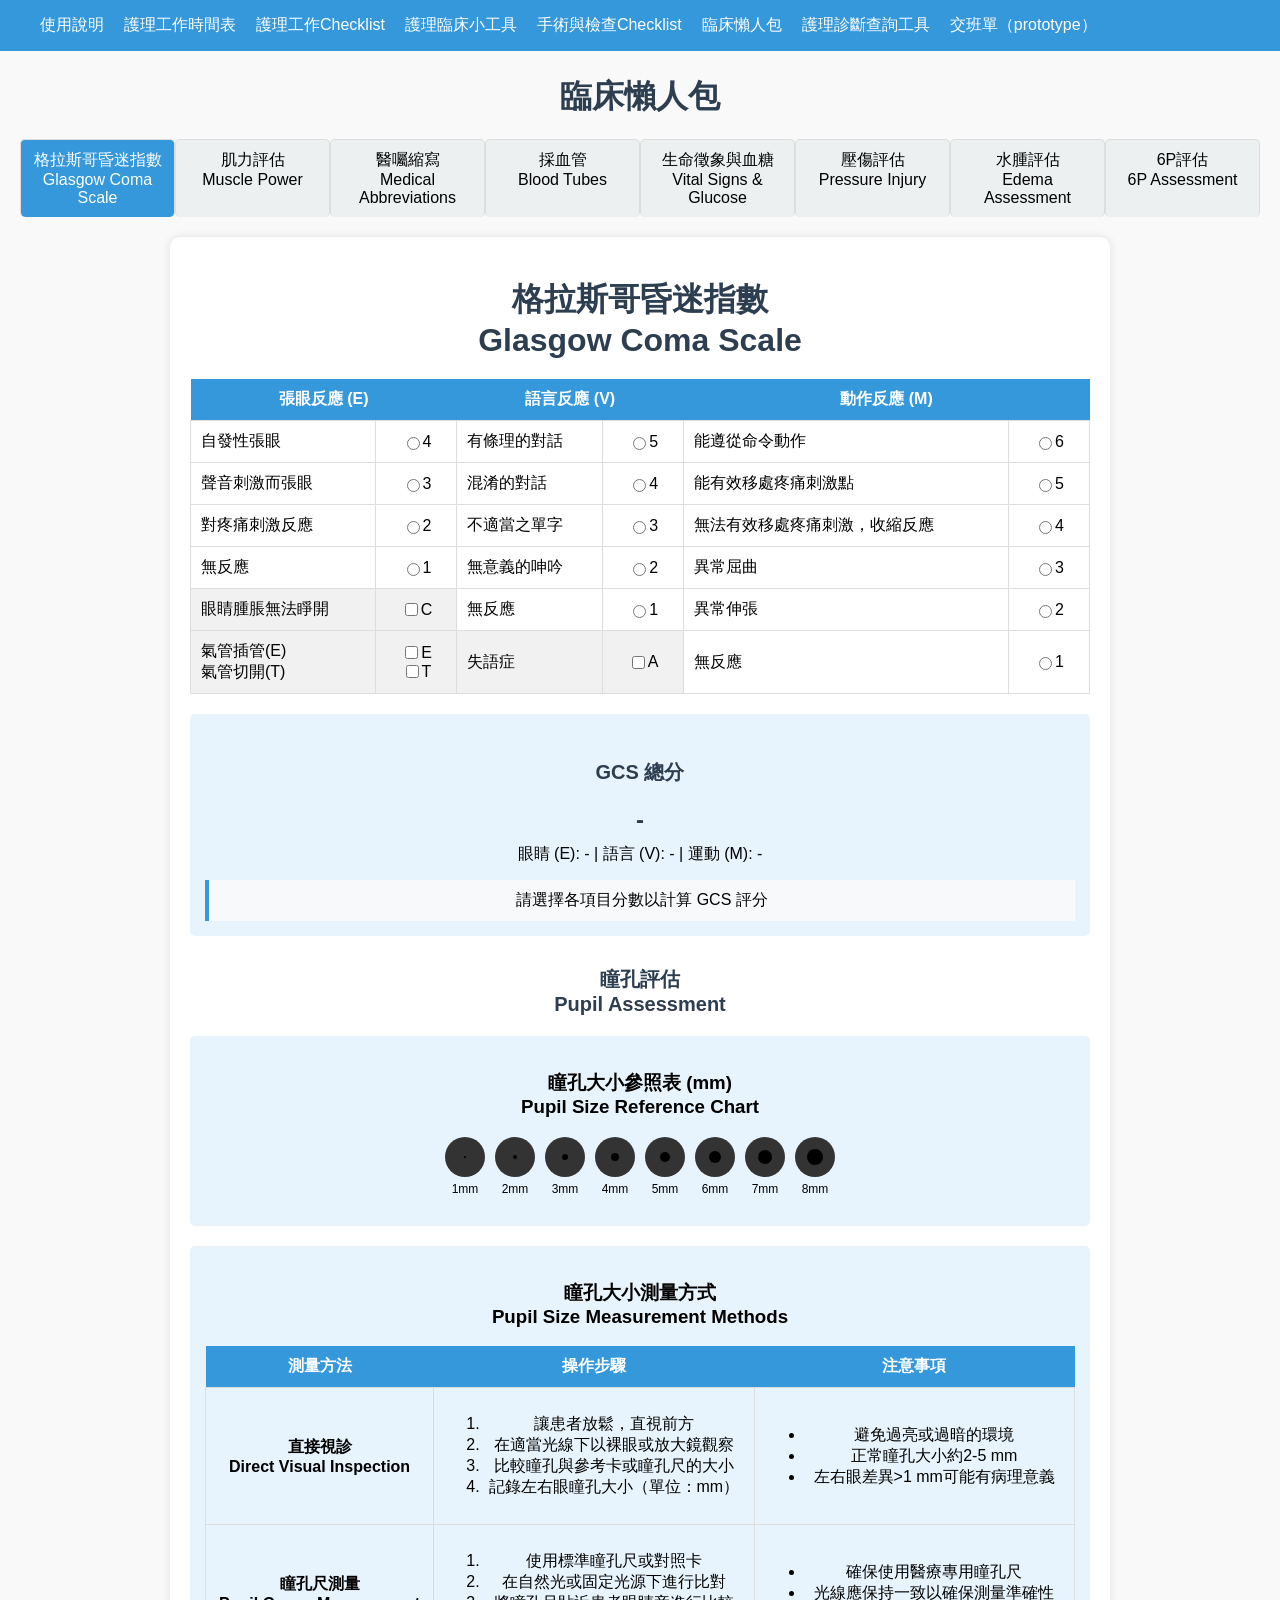
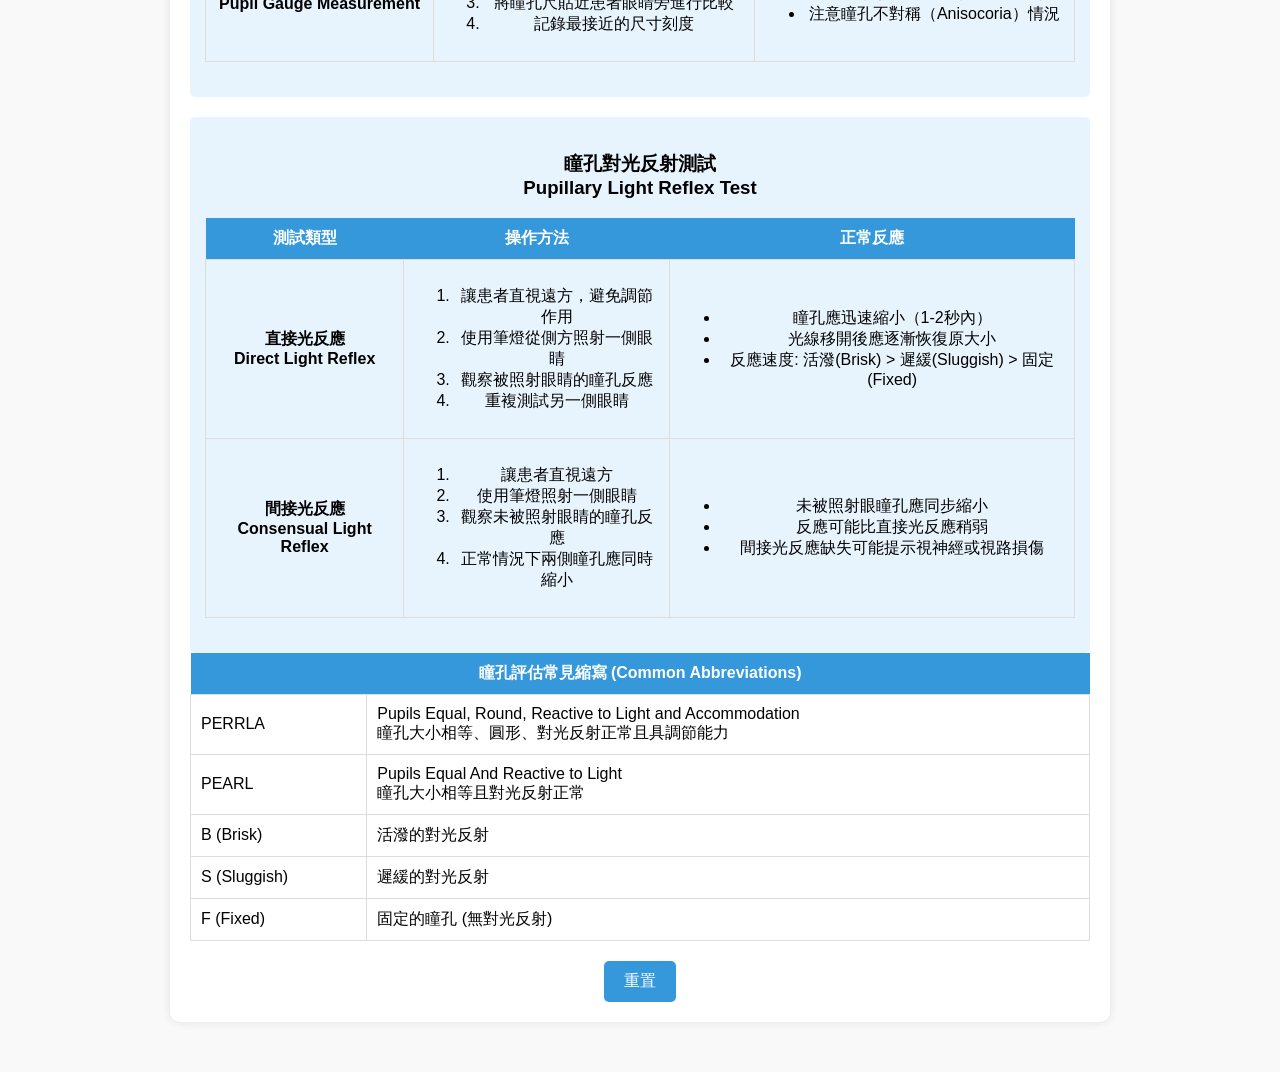
==== commit 74f6e714: "更新懶人包內容" ====
--- a/clinical-cheatsheet.html
+++ b/clinical-cheatsheet.html
@@ -305,6 +305,110 @@
                     </div>
                 </div>
             </div>
+
+            <div class="result-section">
+                <h3>瞳孔大小測量方式 <br> Pupil Size Measurement Methods</h3>
+                
+                <table class="pupil-table">
+                    <thead>
+                        <tr>
+                            <th>測量方法</th>
+                            <th>操作步驟</th>
+                            <th>注意事項</th>
+                        </tr>
+                    </thead>
+                    <tbody>
+                        <tr>
+                            <td style="font-weight: bold;">直接視診<br>Direct Visual Inspection</td>
+                            <td>
+                                <ol>
+                                    <li>讓患者放鬆，直視前方</li>
+                                    <li>在適當光線下以裸眼或放大鏡觀察</li>
+                                    <li>比較瞳孔與參考卡或瞳孔尺的大小</li>
+                                    <li>記錄左右眼瞳孔大小（單位：mm）</li>
+                                </ol>
+                            </td>
+                            <td>
+                                <ul>
+                                    <li>避免過亮或過暗的環境</li>
+                                    <li>正常瞳孔大小約2-5 mm</li>
+                                    <li>左右眼差異>1 mm可能有病理意義</li>
+                                </ul>
+                            </td>
+                        </tr>
+                        <tr>
+                            <td style="font-weight: bold;">瞳孔尺測量<br>Pupil Gauge Measurement</td>
+                            <td>
+                                <ol>
+                                    <li>使用標準瞳孔尺或對照卡</li>
+                                    <li>在自然光或固定光源下進行比對</li>
+                                    <li>將瞳孔尺貼近患者眼睛旁進行比較</li>
+                                    <li>記錄最接近的尺寸刻度</li>
+                                </ol>
+                            </td>
+                            <td>
+                                <ul>
+                                    <li>確保使用醫療專用瞳孔尺</li>
+                                    <li>光線應保持一致以確保測量準確性</li>
+                                    <li>注意瞳孔不對稱（Anisocoria）情況</li>
+                                </ul>
+                            </td>
+                        </tr>
+                    </tbody>
+                </table>
+            </div>
+            
+            <div class="result-section">
+                <h3>瞳孔對光反射測試 <br> Pupillary Light Reflex Test</h3>
+                
+                <table class="pupil-table">
+                    <thead>
+                        <tr>
+                            <th>測試類型</th>
+                            <th>操作方法</th>
+                            <th>正常反應</th>
+                        </tr>
+                    </thead>
+                    <tbody>
+                        <tr>
+                            <td style="font-weight: bold;">直接光反應<br>Direct Light Reflex</td>
+                            <td>
+                                <ol>
+                                    <li>讓患者直視遠方，避免調節作用</li>
+                                    <li>使用筆燈從側方照射一側眼睛</li>
+                                    <li>觀察被照射眼睛的瞳孔反應</li>
+                                    <li>重複測試另一側眼睛</li>
+                                </ol>
+                            </td>
+                            <td>
+                                <ul>
+                                    <li>瞳孔應迅速縮小（1-2秒內）</li>
+                                    <li>光線移開後應逐漸恢復原大小</li>
+                                    <li>反應速度: 活潑(Brisk) > 遲緩(Sluggish) > 固定(Fixed)</li>
+                                </ul>
+                            </td>
+                        </tr>
+                        <tr>
+                            <td style="font-weight: bold;">間接光反應<br>Consensual Light Reflex</td>
+                            <td>
+                                <ol>
+                                    <li>讓患者直視遠方</li>
+                                    <li>使用筆燈照射一側眼睛</li>
+                                    <li>觀察未被照射眼睛的瞳孔反應</li>
+                                    <li>正常情況下兩側瞳孔應同時縮小</li>
+                                </ol>
+                            </td>
+                            <td>
+                                <ul>
+                                    <li>未被照射眼瞳孔應同步縮小</li>
+                                    <li>反應可能比直接光反應稍弱</li>
+                                    <li>間接光反應缺失可能提示視神經或視路損傷</li>
+                                </ul>
+                            </td>
+                        </tr>
+                    </tbody>
+                </table>
+            </div>
             
             <table class="pupil-table">
                 <thead>
